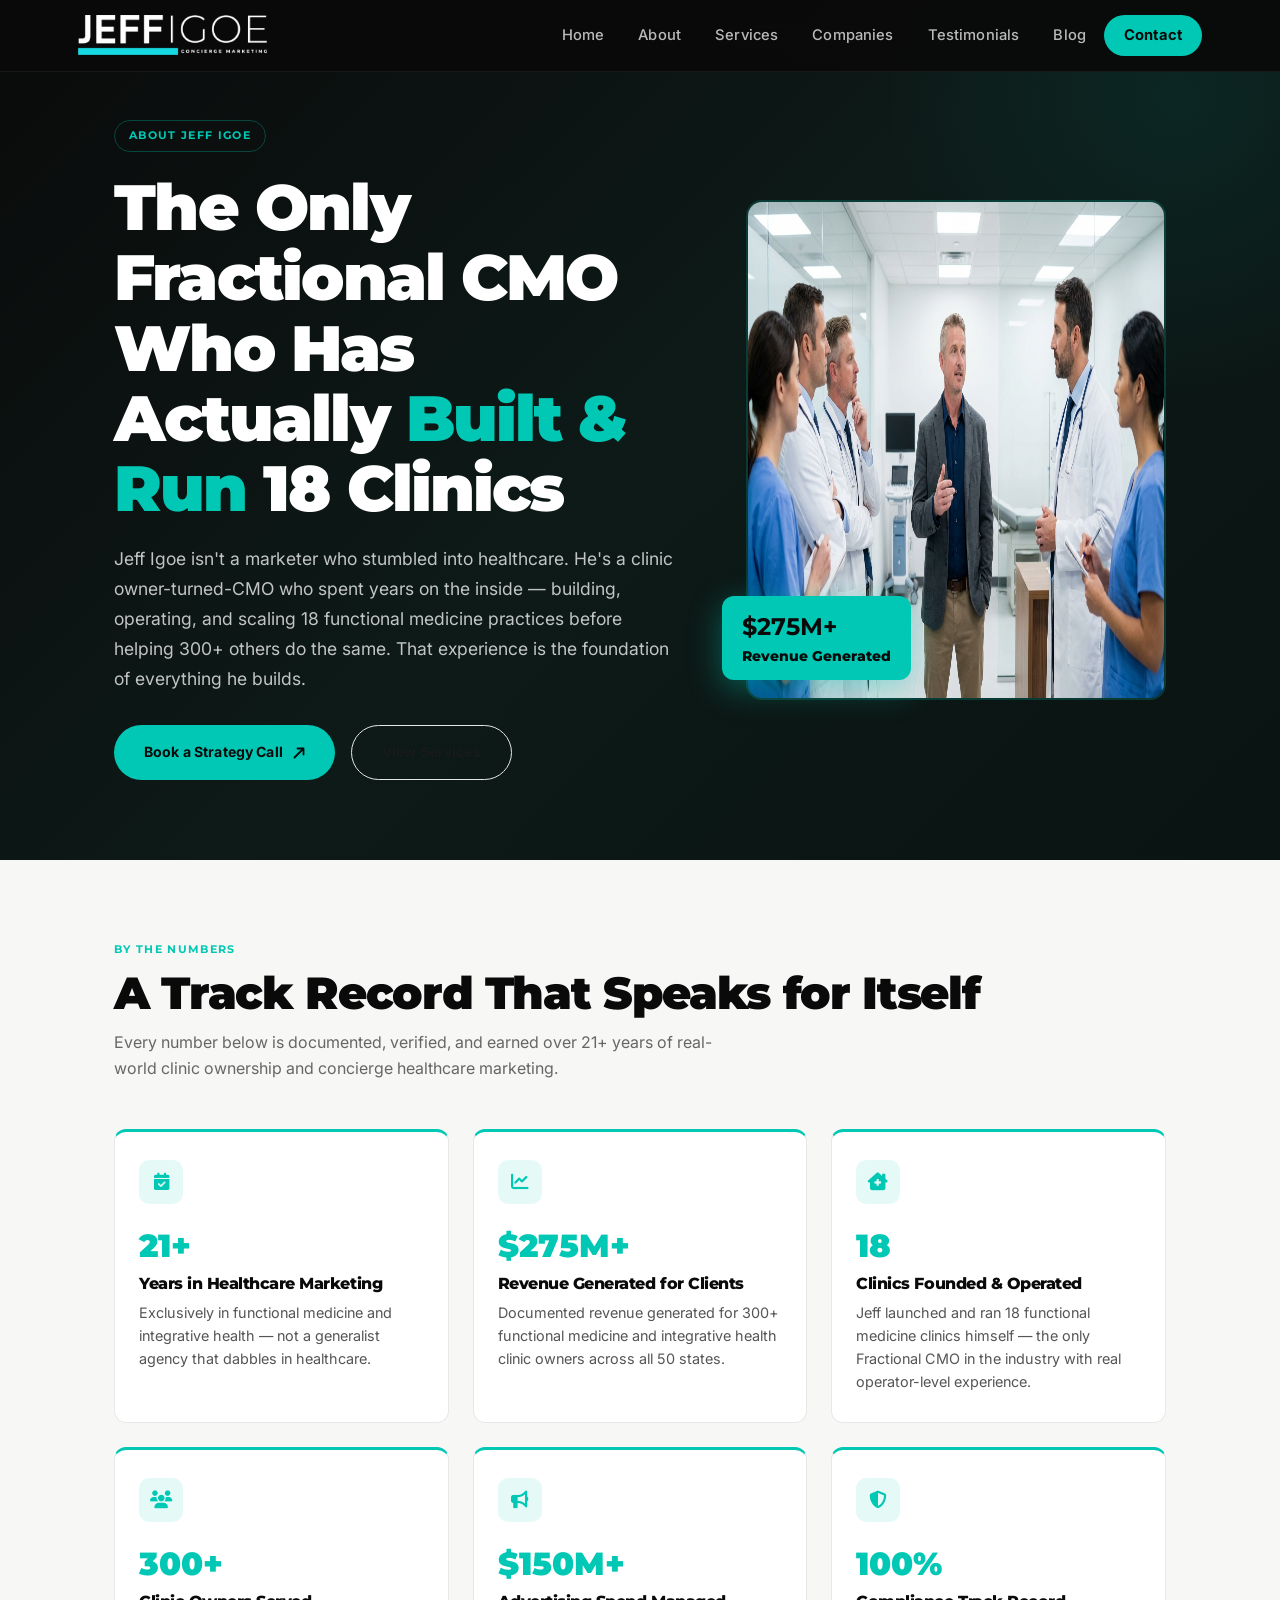
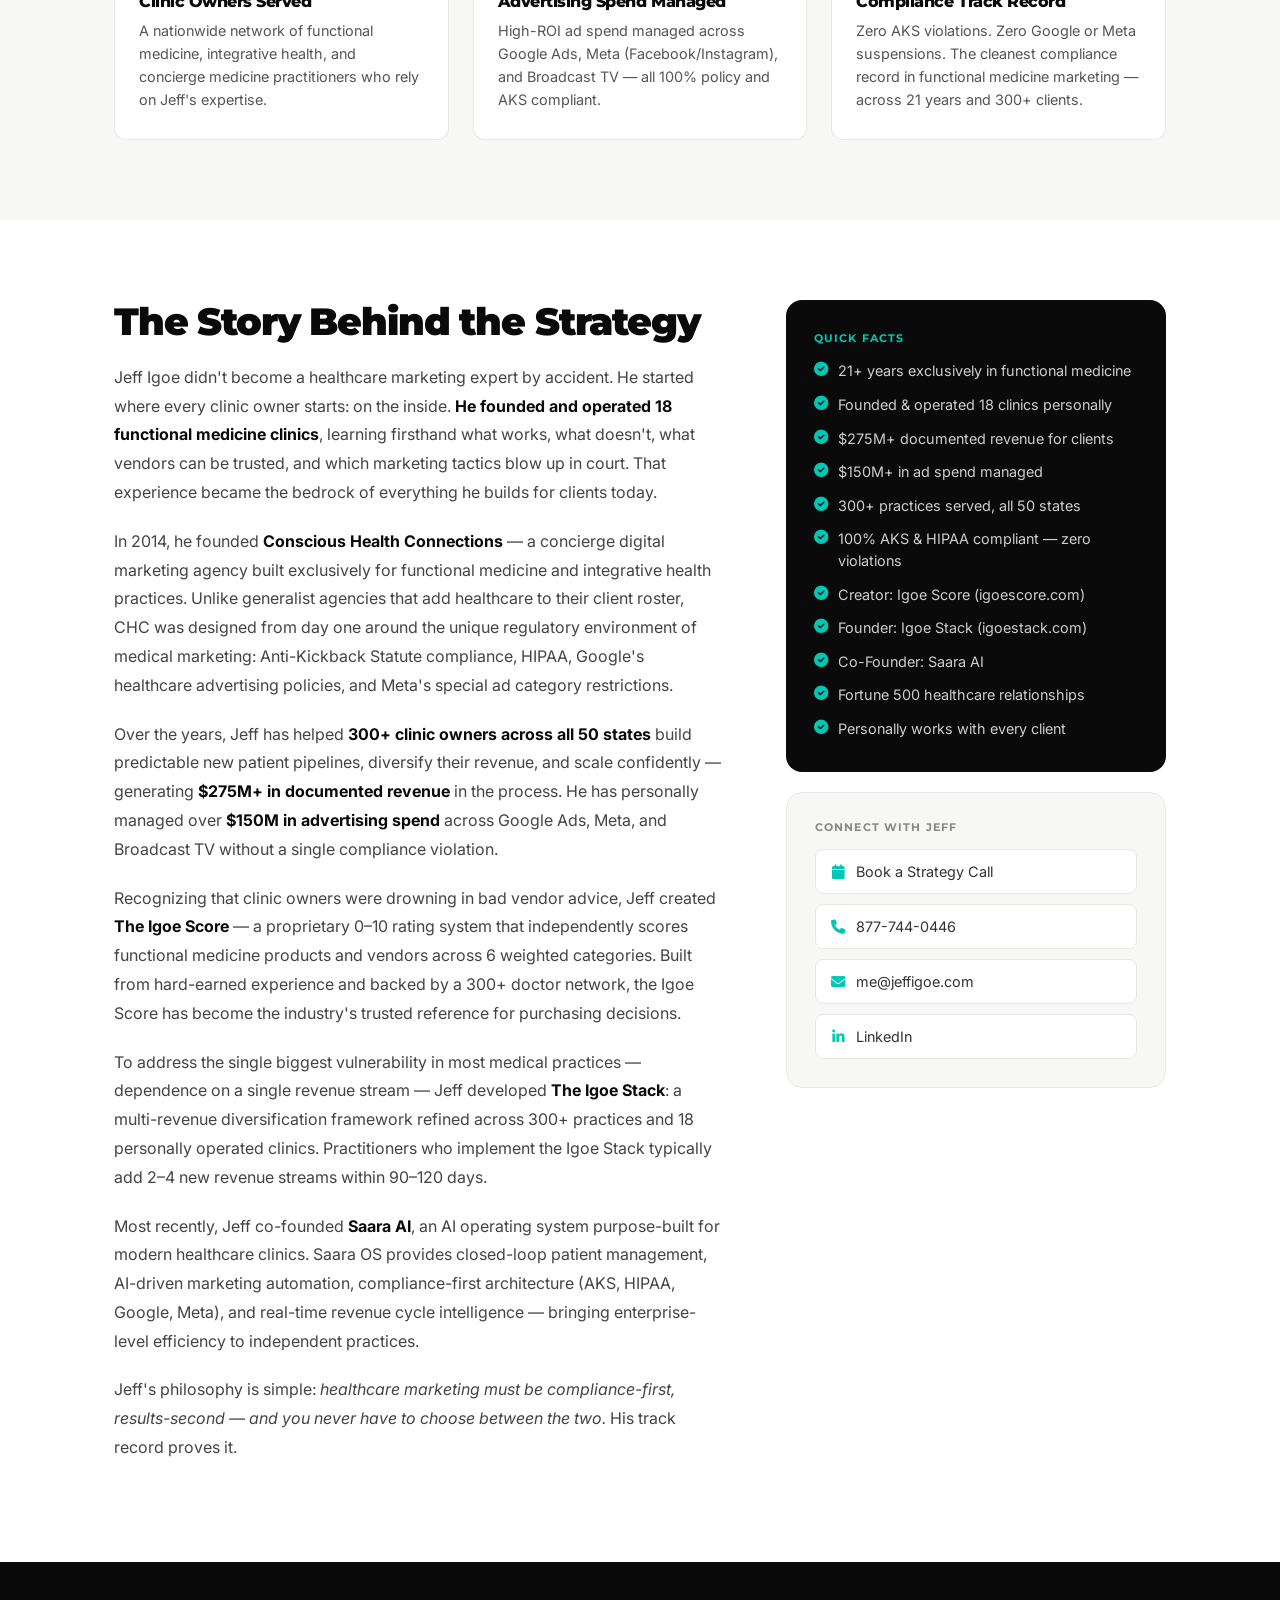
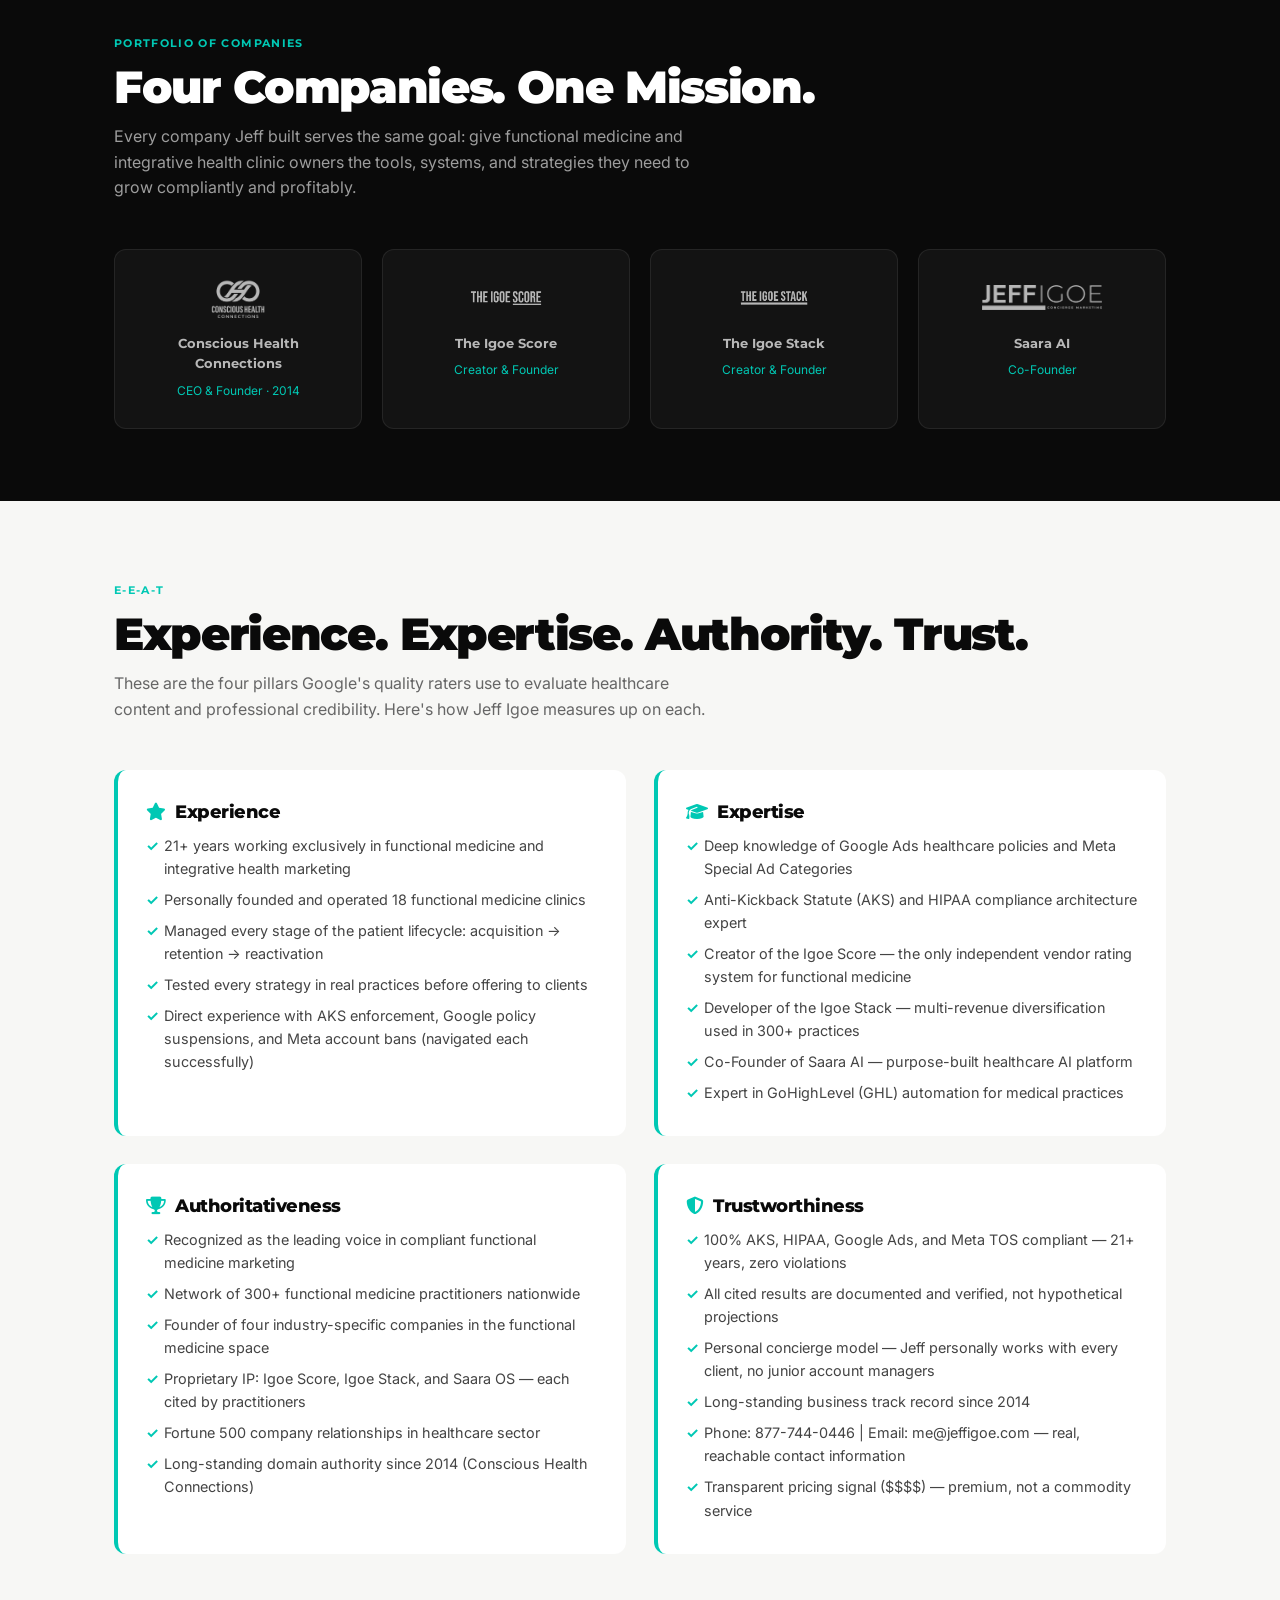
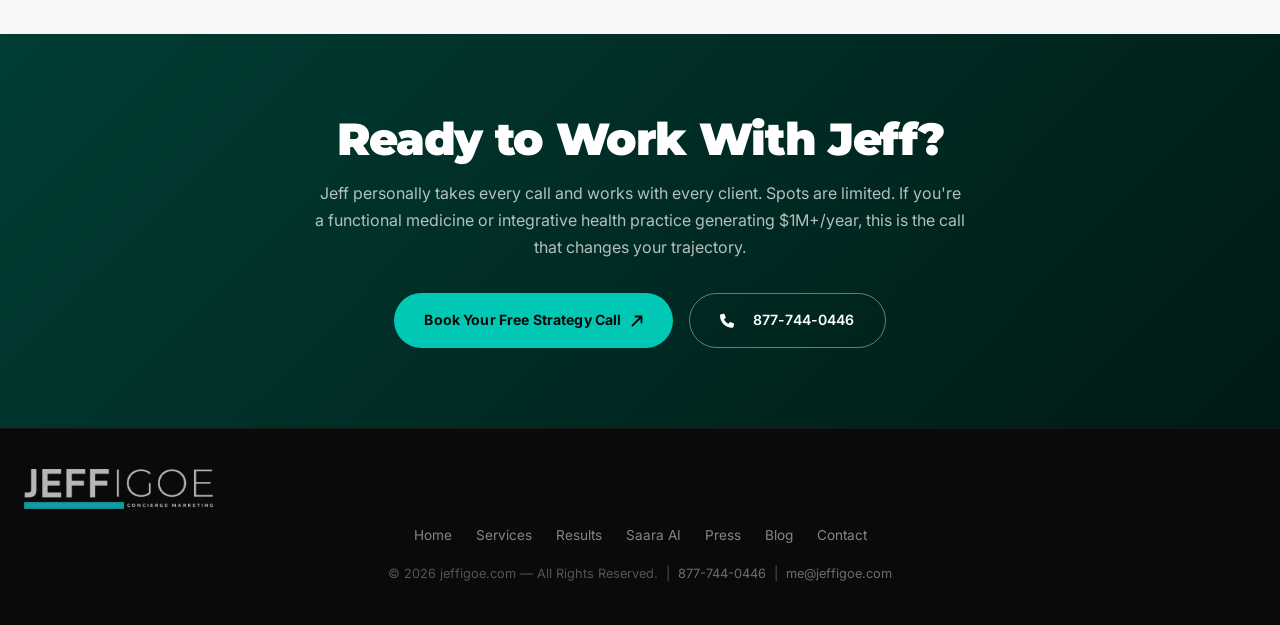
==== about.html @ b6f02288 "Add files via upload" ====
<!DOCTYPE html>
<html lang="en-US" prefix="og: https://ogp.me/ns#">
<head>
  <meta charset="UTF-8" />
  <meta name="viewport" content="width=device-width, initial-scale=1.0" />

  <!-- ═══════════════════════════════════════════════════
       PRIMARY SEO META TAGS — ABOUT JEFF IGOE
  ═══════════════════════════════════════════════════ -->
  <title>About Jeff Igoe | Fractional CMO, 21+ Years Healthcare Marketing | $275M+ Revenue Generated</title>
  <meta name="description" content="Learn about Jeff Igoe — America's leading Fractional CMO for functional medicine clinics. 21+ years. 300+ practices. $275M+ revenue generated. Founder of Conscious Health Connections, creator of the Igoe Score and Igoe Stack, co-founder of Saara AI." />
  <meta name="keywords" content="Jeff Igoe biography, Jeff Igoe healthcare marketing, who is Jeff Igoe, Jeff Igoe fractional CMO, functional medicine marketing expert, Conscious Health Connections founder, Igoe Score creator, Igoe Stack developer, Saara AI co-founder, healthcare marketing credentials" />
  <meta name="author" content="Jeff Igoe" />
  <meta name="robots" content="index, follow, max-image-preview:large, max-snippet:-1, max-video-preview:-1" />
  <link rel="canonical" href="https://www.jeffigoe.com/about.html" />

  <!-- Google Analytics 4 — replace G-XXXXXXXXXX with your real ID -->
  <script async src="https://www.googletagmanager.com/gtag/js?id=G-XXXXXXXXXX"></script>
  <script>
    window.dataLayer = window.dataLayer || [];
    function gtag(){dataLayer.push(arguments);}
    gtag('js', new Date());
    gtag('config', 'G-XXXXXXXXXX', { page_title: document.title, page_location: window.location.href });
  </script>

  <!-- ═══════════════════════════════════════════════════
       OPEN GRAPH
  ═══════════════════════════════════════════════════ -->
  <meta property="og:type"        content="profile" />
  <meta property="og:url"         content="https://www.jeffigoe.com/about.html" />
  <meta property="og:site_name"   content="Jeff Igoe — Fractional CMO" />
  <meta property="og:title"       content="About Jeff Igoe | America's Leading Fractional CMO for Functional Medicine" />
  <meta property="og:description" content="21+ years. 300+ practices. $275M+ revenue. Jeff Igoe is the only healthcare marketing strategist who founded and operated 18 functional medicine clinics himself." />
  <meta property="og:image"       content="https://www.jeffigoe.com/images/jeff-talking-to-doctors-ai.png" />
  <meta property="og:image:width" content="1200" />
  <meta property="og:image:height" content="630" />
  <meta property="og:image:alt"   content="Jeff Igoe, Fractional CMO for functional medicine clinics" />
  <meta property="og:locale"      content="en_US" />
  <meta property="profile:first_name" content="Jeff" />
  <meta property="profile:last_name"  content="Igoe" />
  <meta property="profile:username"   content="jeffigoe" />

  <!-- ═══════════════════════════════════════════════════
       TWITTER / X CARD
  ═══════════════════════════════════════════════════ -->
  <meta name="twitter:card"        content="summary_large_image" />
  <meta name="twitter:site"        content="@jeffigoe" />
  <meta name="twitter:creator"     content="@jeffigoe" />
  <meta name="twitter:title"       content="About Jeff Igoe | Fractional CMO, Healthcare Marketing Expert" />
  <meta name="twitter:description" content="21+ years. $275M+ revenue generated. Founder of Conscious Health Connections, Igoe Score, Igoe Stack. Co-Founder Saara AI." />
  <meta name="twitter:image"       content="https://www.jeffigoe.com/images/jeff-talking-to-doctors-ai.png" />

  <!-- Entity Signals -->
  <link rel="author" href="https://www.jeffigoe.com/about.html" />
  <link rel="me" href="https://www.linkedin.com/in/jeffigoe/" />
  <link rel="alternate" type="text/plain" href="https://www.jeffigoe.com/llms.txt" />
  <link rel="alternate" hreflang="en-US" href="https://www.jeffigoe.com/about.html" />

  <!-- Dublin Core -->
  <meta name="DC.title" content="About Jeff Igoe — Fractional CMO & Healthcare Marketing Expert" />
  <meta name="DC.creator" content="Jeff Igoe" />
  <meta name="DC.subject" content="Biography, Healthcare Marketing, Fractional CMO, Functional Medicine" />
  <meta name="DC.description" content="Full professional biography and credential record of Jeff Igoe." />
  <meta name="DC.type" content="Text" />
  <meta name="DC.identifier" content="https://www.jeffigoe.com/about.html" />
  <meta name="DC.language" content="en-US" />

  <!-- Geo -->
  <meta name="geo.region" content="US" />
  <meta name="geo.placename" content="United States" />
  <meta name="coverage" content="Nationwide" />

  <!-- Misc -->
  <meta name="theme-color" content="#00c8b4" />
  <link rel="icon" href="images/fav.webp" />
  <link rel="apple-touch-icon" href="images/fav.webp" />

  <!-- Performance -->
  <link rel="preconnect" href="https://fonts.googleapis.com" />
  <link rel="preconnect" href="https://fonts.gstatic.com" crossorigin />
  <link rel="preconnect" href="https://cdn.jsdelivr.net" crossorigin />
  <link rel="dns-prefetch" href="https://calendly.com" />
  <link rel="preload" as="image" href="images/jeff-talking-to-doctors-ai.png" />

  <!-- Fonts & Icons -->
  <link href="https://fonts.googleapis.com/css2?family=Inter:wght@300;400;500;600;700;800;900&family=Montserrat:wght@400;600;700;800;900&family=Playfair+Display:ital,wght@0,600;0,700;1,600&display=swap" rel="stylesheet" />
  <link rel="stylesheet" href="https://cdn.jsdelivr.net/npm/@fortawesome/fontawesome-free@6.5.0/css/all.min.css" />
  <link rel="stylesheet" href="css/style.css" />

  <!-- ═══════════════════════════════════════════════════
       JSON-LD STRUCTURED DATA — ABOUT PAGE
       Covers: WebPage, Person (full E-E-A-T), BreadcrumbList,
               ProfilePage, ItemList credentials
  ═══════════════════════════════════════════════════ -->
  <script type="application/ld+json">
  {
    "@context": "https://schema.org",
    "@graph": [

      {
        "@type": "ProfilePage",
        "@id": "https://www.jeffigoe.com/about.html#webpage",
        "url": "https://www.jeffigoe.com/about.html",
        "name": "About Jeff Igoe | Fractional CMO, 21+ Years Healthcare Marketing",
        "description": "Full professional biography, credentials, and authority record for Jeff Igoe — America's leading Fractional CMO for functional medicine clinics.",
        "isPartOf": { "@id": "https://www.jeffigoe.com/#website" },
        "about": { "@id": "https://www.jeffigoe.com/#person" },
        "mainEntity": { "@id": "https://www.jeffigoe.com/#person" },
        "primaryImageOfPage": {
          "@type": "ImageObject",
          "url": "https://www.jeffigoe.com/images/jeff-talking-to-doctors-ai.png",
          "width": 1200, "height": 800
        },
        "datePublished": "2026-03-13",
        "dateModified": "2026-03-13",
        "breadcrumb": { "@id": "https://www.jeffigoe.com/about.html#breadcrumb" },
        "inLanguage": "en-US",
        "speakable": {
          "@type": "SpeakableSpecification",
          "cssSelector": [".ab-hero-title", ".ab-lead", ".ab-bio p", ".credential-card h3"]
        }
      },

      {
        "@type": "BreadcrumbList",
        "@id": "https://www.jeffigoe.com/about.html#breadcrumb",
        "itemListElement": [
          { "@type": "ListItem", "position": 1, "name": "Home", "item": "https://www.jeffigoe.com/" },
          { "@type": "ListItem", "position": 2, "name": "About Jeff Igoe", "item": "https://www.jeffigoe.com/about.html" }
        ]
      },

      {
        "@type": "Person",
        "@id": "https://www.jeffigoe.com/#person",
        "name": "Jeff Igoe",
        "givenName": "Jeff",
        "familyName": "Igoe",
        "jobTitle": "Fractional CMO, Healthcare Marketing Strategist, Entrepreneur",
        "description": "Jeff Igoe is a strategic marketing operations leader and Fractional CMO with 21+ years of experience in functional medicine and integrative health. He has generated $275M+ in revenue for 300+ clinic owners across all 50 states, managed $150M+ in advertising spend, and personally founded and operated 18 functional medicine clinics. He is the Founder of Conscious Health Connections (2014), Creator of the Igoe Score, Developer of the Igoe Stack, and Co-Founder of Saara AI.",
        "url": "https://www.jeffigoe.com/",
        "sameAs": [
          "https://www.linkedin.com/in/jeffigoe",
          "https://chealthconnections.com",
          "https://igoescore.com",
          "https://igoestack.com",
          "https://www.jeffigoe.com/about.html"
        ],
        "image": {
          "@type": "ImageObject",
          "url": "https://www.jeffigoe.com/images/jeff-talking-to-doctors-ai.png",
          "width": 1200, "height": 800
        },
        "telephone": "+18777440446",
        "email": "me@jeffigoe.com",
        "nationality": { "@type": "Country", "name": "United States" },
        "address": { "@type": "PostalAddress", "addressCountry": "US", "addressRegion": "Nationwide" },
        "knowsAbout": [
          "Fractional CMO Services",
          "Functional Medicine Marketing",
          "Integrative Health Clinic Growth",
          "New Patient Acquisition",
          "Google Ads for Healthcare",
          "Meta Advertising for Medical Practices",
          "Broadcast TV Advertising for Clinics",
          "GoHighLevel Automation",
          "Anti-Kickback Statute Compliance",
          "HIPAA Compliant Marketing",
          "Revenue Cycle Management",
          "Healthcare AI",
          "Medical Practice Revenue Diversification",
          "The Igoe Score Rating System",
          "The Igoe Stack Framework"
        ],
        "hasCredential": [
          {
            "@type": "EducationalOccupationalCredential",
            "credentialCategory": "expertise",
            "name": "21+ Years Healthcare Marketing Leadership",
            "description": "Over two decades of hands-on experience in functional medicine and integrative health practice marketing, patient acquisition, and revenue generation."
          },
          {
            "@type": "EducationalOccupationalCredential",
            "credentialCategory": "achievement",
            "name": "$275M+ Revenue Generated for Physicians",
            "description": "Personally responsible for generating over $275 million in verified revenue for 300+ functional medicine and integrative health clinic owners across all 50 states."
          },
          {
            "@type": "EducationalOccupationalCredential",
            "credentialCategory": "achievement",
            "name": "Founder & Operator of 18 Functional Medicine Clinics",
            "description": "Launched and operated 18 functional medicine clinics, providing unmatched first-hand experience in clinic operations, patient acquisition, and profitability."
          },
          {
            "@type": "EducationalOccupationalCredential",
            "credentialCategory": "achievement",
            "name": "$150M+ in Advertising Spend Managed",
            "description": "Managed over $150 million in performance advertising across Google Ads, Meta (Facebook/Instagram), and Broadcast TV for functional medicine and integrative health clinic clients."
          },
          {
            "@type": "EducationalOccupationalCredential",
            "credentialCategory": "achievement",
            "name": "100% AKS & HIPAA Compliance Track Record",
            "description": "Maintained a perfect compliance record — zero Anti-Kickback Statute violations, zero Google or Meta account suspensions — across 21+ years and 300+ client engagements."
          }
        ],
        "worksFor": { "@id": "https://chealthconnections.com/#organization" },
        "founder": [
          { "@id": "https://chealthconnections.com/#organization" },
          { "@id": "https://igoescore.com/#organization" },
          { "@id": "https://igoestack.com/#organization" }
        ]
      }

    ]
  }
  </script>

  <style>
    /* ── About Page specific overrides ── */
    .ab-hero {
      background: linear-gradient(135deg, #0a0a0a 0%, #0d1a18 50%, #0a1412 100%);
      padding: 120px 0 80px;
      position: relative;
      overflow: hidden;
    }
    .ab-hero::before {
      content: '';
      position: absolute;
      top: -200px; right: -200px;
      width: 600px; height: 600px;
      background: radial-gradient(circle, rgba(0,200,180,.08) 0%, transparent 70%);
      pointer-events: none;
    }
    .ab-hero-inner {
      max-width: 1100px;
      margin: 0 auto;
      padding: 0 24px;
      display: grid;
      grid-template-columns: 1fr 420px;
      gap: 64px;
      align-items: center;
    }
    .ab-eyebrow {
      display: inline-block;
      font-family: 'Montserrat', sans-serif;
      font-size: .7rem;
      font-weight: 700;
      letter-spacing: .12em;
      text-transform: uppercase;
      color: #00c8b4;
      border: 1px solid rgba(0,200,180,.3);
      padding: 6px 14px;
      border-radius: 40px;
      margin-bottom: 20px;
    }
    .ab-hero-title {
      font-family: 'Montserrat', sans-serif;
      font-size: clamp(2.4rem, 5vw, 4rem);
      font-weight: 900;
      color: #fff;
      line-height: 1.1;
      margin-bottom: 20px;
    }
    .ab-hero-title span { color: #00c8b4; }
    .ab-lead {
      font-size: 1.1rem;
      color: rgba(255,255,255,.75);
      line-height: 1.7;
      margin-bottom: 32px;
      max-width: 580px;
    }
    .ab-cta-row { display: flex; gap: 16px; flex-wrap: wrap; }
    .ab-photo-wrap {
      position: relative;
    }
    .ab-photo-wrap img {
      width: 100%;
      border-radius: 16px;
      display: block;
      border: 2px solid rgba(0,200,180,.2);
    }
    .ab-stats-badge {
      position: absolute;
      bottom: 20px; left: -24px;
      background: #00c8b4;
      color: #0a0a0a;
      font-family: 'Montserrat', sans-serif;
      font-weight: 800;
      font-size: .85rem;
      padding: 12px 20px;
      border-radius: 12px;
      box-shadow: 0 8px 32px rgba(0,200,180,.4);
    }
    .ab-stats-badge strong { display: block; font-size: 1.5rem; }

    /* Credentials grid */
    .ab-credentials {
      background: #f7f7f5;
      padding: 80px 0;
    }
    .ab-credentials-inner {
      max-width: 1100px;
      margin: 0 auto;
      padding: 0 24px;
    }
    .ab-section-label {
      font-family: 'Montserrat', sans-serif;
      font-size: .7rem;
      font-weight: 700;
      letter-spacing: .12em;
      text-transform: uppercase;
      color: #00c8b4;
      margin-bottom: 8px;
    }
    .ab-section-title {
      font-family: 'Montserrat', sans-serif;
      font-size: clamp(1.8rem, 4vw, 2.8rem);
      font-weight: 900;
      color: #0a0a0a;
      margin-bottom: 12px;
    }
    .ab-section-sub {
      font-size: 1rem;
      color: #666;
      max-width: 600px;
      margin-bottom: 48px;
      line-height: 1.6;
    }
    .credential-grid {
      display: grid;
      grid-template-columns: repeat(3, 1fr);
      gap: 24px;
    }
    .credential-card {
      background: #fff;
      border: 1px solid #e8e8e8;
      border-radius: 12px;
      padding: 28px 24px;
      border-top: 3px solid #00c8b4;
      transition: box-shadow .2s, transform .2s;
    }
    .credential-card:hover {
      box-shadow: 0 8px 32px rgba(0,0,0,.08);
      transform: translateY(-2px);
    }
    .credential-icon {
      width: 44px; height: 44px;
      background: rgba(0,200,180,.1);
      border-radius: 10px;
      display: flex; align-items: center; justify-content: center;
      color: #00c8b4;
      font-size: 1.1rem;
      margin-bottom: 16px;
    }
    .credential-card h3 {
      font-family: 'Montserrat', sans-serif;
      font-size: 1rem;
      font-weight: 800;
      color: #0a0a0a;
      margin-bottom: 8px;
    }
    .credential-card p {
      font-size: .9rem;
      color: #555;
      line-height: 1.6;
      margin: 0;
    }
    .credential-number {
      font-family: 'Montserrat', sans-serif;
      font-size: 2rem;
      font-weight: 900;
      color: #00c8b4;
      margin-bottom: 4px;
    }

    /* Bio section */
    .ab-bio-section {
      background: #fff;
      padding: 80px 0;
    }
    .ab-bio-inner {
      max-width: 1100px;
      margin: 0 auto;
      padding: 0 24px;
      display: grid;
      grid-template-columns: 1fr 380px;
      gap: 64px;
      align-items: start;
    }
    .ab-bio h2 {
      font-family: 'Montserrat', sans-serif;
      font-size: clamp(1.6rem, 3.5vw, 2.4rem);
      font-weight: 900;
      color: #0a0a0a;
      margin-bottom: 20px;
    }
    .ab-bio p {
      font-size: 1rem;
      color: #444;
      line-height: 1.8;
      margin-bottom: 20px;
    }
    .ab-bio p strong { color: #0a0a0a; }
    .ab-bio-sidebar {
      position: sticky;
      top: 100px;
    }
    .ab-fact-card {
      background: #0a0a0a;
      border-radius: 16px;
      padding: 32px 28px;
      color: #fff;
      margin-bottom: 20px;
    }
    .ab-fact-card h4 {
      font-family: 'Montserrat', sans-serif;
      font-size: .7rem;
      font-weight: 700;
      letter-spacing: .1em;
      text-transform: uppercase;
      color: #00c8b4;
      margin-bottom: 16px;
    }
    .ab-fact-list {
      list-style: none;
      padding: 0; margin: 0;
      display: flex; flex-direction: column; gap: 12px;
    }
    .ab-fact-list li {
      display: flex;
      align-items: flex-start;
      gap: 10px;
      font-size: .9rem;
      color: rgba(255,255,255,.8);
      line-height: 1.5;
    }
    .ab-fact-list li i { color: #00c8b4; margin-top: 2px; flex-shrink: 0; }
    .ab-contact-card {
      background: #f7f7f5;
      border-radius: 16px;
      padding: 28px;
      border: 1px solid #e8e8e8;
    }
    .ab-contact-card h4 {
      font-family: 'Montserrat', sans-serif;
      font-size: .7rem;
      font-weight: 700;
      letter-spacing: .1em;
      text-transform: uppercase;
      color: #888;
      margin-bottom: 16px;
    }
    .ab-contact-links { display: flex; flex-direction: column; gap: 10px; }
    .ab-contact-link {
      display: flex;
      align-items: center;
      gap: 10px;
      font-size: .9rem;
      color: #333;
      text-decoration: none;
      padding: 10px 14px;
      background: #fff;
      border: 1px solid #e8e8e8;
      border-radius: 8px;
      transition: border-color .2s, color .2s;
    }
    .ab-contact-link:hover { border-color: #00c8b4; color: #00c8b4; }
    .ab-contact-link i { color: #00c8b4; width: 16px; text-align: center; }

    /* Companies strip */
    .ab-companies {
      background: #0a0a0a;
      padding: 72px 0;
    }
    .ab-companies-inner {
      max-width: 1100px;
      margin: 0 auto;
      padding: 0 24px;
    }
    .ab-companies-inner .ab-section-title { color: #fff; }
    .ab-companies-inner .ab-section-sub { color: rgba(255,255,255,.6); }
    .ab-companies-grid {
      display: grid;
      grid-template-columns: repeat(4, 1fr);
      gap: 20px;
    }
    .ab-co-card {
      background: rgba(255,255,255,.04);
      border: 1px solid rgba(255,255,255,.08);
      border-radius: 12px;
      padding: 28px 20px;
      text-align: center;
      transition: border-color .2s, background .2s;
      text-decoration: none;
    }
    .ab-co-card:hover {
      border-color: rgba(0,200,180,.4);
      background: rgba(0,200,180,.05);
    }
    .ab-co-logo {
      height: 40px;
      width: auto;
      max-width: 120px;
      object-fit: contain;
      margin: 0 auto 16px;
      display: block;
      filter: brightness(0) invert(1) opacity(.7);
    }
    .ab-co-card:hover .ab-co-logo { filter: brightness(0) invert(1) opacity(1); }
    .ab-co-name {
      font-family: 'Montserrat', sans-serif;
      font-size: .8rem;
      font-weight: 700;
      color: rgba(255,255,255,.7);
      margin-bottom: 6px;
    }
    .ab-co-role {
      font-size: .75rem;
      color: #00c8b4;
    }

    /* EEAT section */
    .ab-eeat {
      background: #f7f7f5;
      padding: 80px 0;
    }
    .ab-eeat-inner {
      max-width: 1100px;
      margin: 0 auto;
      padding: 0 24px;
    }
    .ab-eeat-grid {
      display: grid;
      grid-template-columns: repeat(2, 1fr);
      gap: 28px;
      margin-top: 40px;
    }
    .ab-eeat-card {
      background: #fff;
      border-radius: 12px;
      padding: 32px 28px;
      border-left: 4px solid #00c8b4;
    }
    .ab-eeat-card h3 {
      font-family: 'Montserrat', sans-serif;
      font-size: 1.1rem;
      font-weight: 800;
      color: #0a0a0a;
      margin-bottom: 12px;
      display: flex; align-items: center; gap: 10px;
    }
    .ab-eeat-card h3 i { color: #00c8b4; }
    .ab-eeat-card ul {
      list-style: none;
      padding: 0; margin: 0;
      display: flex; flex-direction: column; gap: 8px;
    }
    .ab-eeat-card ul li {
      font-size: .9rem;
      color: #444;
      line-height: 1.6;
      padding-left: 18px;
      position: relative;
    }
    .ab-eeat-card ul li::before {
      content: '✓';
      position: absolute; left: 0;
      color: #00c8b4;
      font-weight: 700;
    }

    /* CTA section */
    .ab-cta {
      background: linear-gradient(135deg, #003d35 0%, #001a15 100%);
      padding: 80px 0;
      text-align: center;
    }
    .ab-cta-inner {
      max-width: 700px;
      margin: 0 auto;
      padding: 0 24px;
    }
    .ab-cta h2 {
      font-family: 'Montserrat', sans-serif;
      font-size: clamp(1.8rem, 4vw, 2.8rem);
      font-weight: 900;
      color: #fff;
      margin-bottom: 16px;
    }
    .ab-cta p {
      color: rgba(255,255,255,.7);
      font-size: 1rem;
      line-height: 1.7;
      margin-bottom: 32px;
    }
    .ab-cta-btns { display: flex; gap: 16px; justify-content: center; flex-wrap: wrap; }

    /* Responsive */
    @media (max-width: 900px) {
      .ab-hero-inner { grid-template-columns: 1fr; }
      .ab-photo-wrap { max-width: 400px; margin: 0 auto; }
      .ab-bio-inner { grid-template-columns: 1fr; }
      .ab-bio-sidebar { position: static; }
      .credential-grid { grid-template-columns: repeat(2, 1fr); }
      .ab-companies-grid { grid-template-columns: repeat(2, 1fr); }
      .ab-eeat-grid { grid-template-columns: 1fr; }
    }
    @media (max-width: 600px) {
      .credential-grid { grid-template-columns: 1fr; }
      .ab-companies-grid { grid-template-columns: repeat(2, 1fr); }
    }
  </style>
</head>
<body>

<!-- ████  NAVBAR  ████ -->
<header id="navbar" role="banner" aria-label="Main navigation" itemscope itemtype="https://schema.org/SiteNavigationElement">
  <div class="nav-wrap">
    <a href="index.html" class="nav-brand">
      <img src="images/jeff-igoe-logo-white.webp" alt="Jeff Igoe — Fractional CMO" width="180" height="40" style="height:40px;width:auto;max-width:200px;object-fit:contain;" />
    </a>
    <nav class="nav-links" id="navLinks">
      <a href="index.html"          class="nl">Home</a>
      <a href="index.html#about"    class="nl">About</a>
      <a href="index.html#services" class="nl">Services</a>
      <a href="index.html#portfolio" class="nl">Companies</a>
      <a href="index.html#testimonials" class="nl">Testimonials</a>
      <a href="blog.html"           class="nl">Blog</a>
      <a href="index.html#contact"  class="nl nl-cta">Contact</a>
    </nav>
    <button class="nav-burger" id="navBurger" aria-label="Menu">
      <span></span><span></span><span></span>
    </button>
  </div>
</header>

<!-- ████  HERO  ████ -->
<section class="ab-hero" role="main" aria-label="About Jeff Igoe" itemscope itemtype="https://schema.org/Person">
  <meta itemprop="name" content="Jeff Igoe" />
  <meta itemprop="jobTitle" content="Fractional CMO, Healthcare Marketing Strategist" />
  <meta itemprop="telephone" content="+18777440446" />
  <meta itemprop="url" content="https://www.jeffigoe.com/" />
  <div class="ab-hero-inner">
    <div class="ab-hero-text">
      <span class="ab-eyebrow">About Jeff Igoe</span>
      <h1 class="ab-hero-title">The Only Fractional CMO Who Has Actually <span>Built & Run</span> 18 Clinics</h1>
      <p class="ab-lead">
        Jeff Igoe isn't a marketer who stumbled into healthcare. He's a clinic owner-turned-CMO who spent years on the inside — building, operating, and scaling 18 functional medicine practices before helping 300+ others do the same. That experience is the foundation of everything he builds.
      </p>
      <div class="ab-cta-row">
        <a href="https://calendly.com/conscioushealthconnections/meeting-with-jeff-igoe" target="_blank" rel="noopener" class="btn-primary" itemprop="url">
          Book a Strategy Call
          <svg width="12" height="12" viewBox="0 0 12 12"><path d="M10.5 1.5L1.5 10.5M10.5 1.5H4.5M10.5 1.5V7.5" stroke="currentColor" stroke-width="1.8" stroke-linecap="round" stroke-linejoin="round"/></svg>
        </a>
        <a href="index.html#services" class="btn-ghost">View Services</a>
      </div>
    </div>
    <div class="ab-photo-wrap">
      <img src="images/jeff-talking-to-doctors-ai.png"
           alt="Jeff Igoe — Fractional CMO presenting marketing strategy to functional medicine doctors"
           width="420" height="500"
           loading="eager"
           itemprop="image" />
      <div class="ab-stats-badge">
        <strong>$275M+</strong>Revenue Generated
      </div>
    </div>
  </div>
</section>

<!-- ████  CREDENTIALS  ████ -->
<section class="ab-credentials" aria-label="Jeff Igoe credentials and achievements">
  <div class="ab-credentials-inner">
    <p class="ab-section-label">By the Numbers</p>
    <h2 class="ab-section-title">A Track Record That Speaks for Itself</h2>
    <p class="ab-section-sub">Every number below is documented, verified, and earned over 21+ years of real-world clinic ownership and concierge healthcare marketing.</p>
    <div class="credential-grid" role="list">
      <div class="credential-card" role="listitem">
        <div class="credential-icon"><i class="fa-solid fa-calendar-check" aria-hidden="true"></i></div>
        <div class="credential-number">21+</div>
        <h3>Years in Healthcare Marketing</h3>
        <p>Exclusively in functional medicine and integrative health — not a generalist agency that dabbles in healthcare.</p>
      </div>
      <div class="credential-card" role="listitem">
        <div class="credential-icon"><i class="fa-solid fa-chart-line" aria-hidden="true"></i></div>
        <div class="credential-number">$275M+</div>
        <h3>Revenue Generated for Clients</h3>
        <p>Documented revenue generated for 300+ functional medicine and integrative health clinic owners across all 50 states.</p>
      </div>
      <div class="credential-card" role="listitem">
        <div class="credential-icon"><i class="fa-solid fa-clinic-medical" aria-hidden="true"></i></div>
        <div class="credential-number">18</div>
        <h3>Clinics Founded & Operated</h3>
        <p>Jeff launched and ran 18 functional medicine clinics himself — the only Fractional CMO in the industry with real operator-level experience.</p>
      </div>
      <div class="credential-card" role="listitem">
        <div class="credential-icon"><i class="fa-solid fa-users" aria-hidden="true"></i></div>
        <div class="credential-number">300+</div>
        <h3>Clinic Owners Served</h3>
        <p>A nationwide network of functional medicine, integrative health, and concierge medicine practitioners who rely on Jeff's expertise.</p>
      </div>
      <div class="credential-card" role="listitem">
        <div class="credential-icon"><i class="fa-solid fa-bullhorn" aria-hidden="true"></i></div>
        <div class="credential-number">$150M+</div>
        <h3>Advertising Spend Managed</h3>
        <p>High-ROI ad spend managed across Google Ads, Meta (Facebook/Instagram), and Broadcast TV — all 100% policy and AKS compliant.</p>
      </div>
      <div class="credential-card" role="listitem">
        <div class="credential-icon"><i class="fa-solid fa-shield-halved" aria-hidden="true"></i></div>
        <div class="credential-number">100%</div>
        <h3>Compliance Track Record</h3>
        <p>Zero AKS violations. Zero Google or Meta suspensions. The cleanest compliance record in functional medicine marketing — across 21 years and 300+ clients.</p>
      </div>
    </div>
  </div>
</section>

<!-- ████  FULL BIO  ████ -->
<section class="ab-bio-section" aria-label="Jeff Igoe full biography">
  <div class="ab-bio-inner">
    <article class="ab-bio" itemprop="description">
      <h2>The Story Behind the Strategy</h2>
      <p>
        Jeff Igoe didn't become a healthcare marketing expert by accident. He started where every clinic owner starts: on the inside. <strong>He founded and operated 18 functional medicine clinics</strong>, learning firsthand what works, what doesn't, what vendors can be trusted, and which marketing tactics blow up in court. That experience became the bedrock of everything he builds for clients today.
      </p>
      <p>
        In 2014, he founded <strong>Conscious Health Connections</strong> — a concierge digital marketing agency built exclusively for functional medicine and integrative health practices. Unlike generalist agencies that add healthcare to their client roster, CHC was designed from day one around the unique regulatory environment of medical marketing: Anti-Kickback Statute compliance, HIPAA, Google's healthcare advertising policies, and Meta's special ad category restrictions.
      </p>
      <p>
        Over the years, Jeff has helped <strong>300+ clinic owners across all 50 states</strong> build predictable new patient pipelines, diversify their revenue, and scale confidently — generating <strong>$275M+ in documented revenue</strong> in the process. He has personally managed over <strong>$150M in advertising spend</strong> across Google Ads, Meta, and Broadcast TV without a single compliance violation.
      </p>
      <p>
        Recognizing that clinic owners were drowning in bad vendor advice, Jeff created <strong>The Igoe Score</strong> — a proprietary 0–10 rating system that independently scores functional medicine products and vendors across 6 weighted categories. Built from hard-earned experience and backed by a 300+ doctor network, the Igoe Score has become the industry's trusted reference for purchasing decisions.
      </p>
      <p>
        To address the single biggest vulnerability in most medical practices — dependence on a single revenue stream — Jeff developed <strong>The Igoe Stack</strong>: a multi-revenue diversification framework refined across 300+ practices and 18 personally operated clinics. Practitioners who implement the Igoe Stack typically add 2–4 new revenue streams within 90–120 days.
      </p>
      <p>
        Most recently, Jeff co-founded <strong>Saara AI</strong>, an AI operating system purpose-built for modern healthcare clinics. Saara OS provides closed-loop patient management, AI-driven marketing automation, compliance-first architecture (AKS, HIPAA, Google, Meta), and real-time revenue cycle intelligence — bringing enterprise-level efficiency to independent practices.
      </p>
      <p>
        Jeff's philosophy is simple: <em>healthcare marketing must be compliance-first, results-second — and you never have to choose between the two.</em> His track record proves it.
      </p>
    </article>

    <aside class="ab-bio-sidebar">
      <div class="ab-fact-card" role="complementary" aria-label="Quick facts about Jeff Igoe">
        <h4>Quick Facts</h4>
        <ul class="ab-fact-list">
          <li><i class="fa-solid fa-check-circle" aria-hidden="true"></i> 21+ years exclusively in functional medicine</li>
          <li><i class="fa-solid fa-check-circle" aria-hidden="true"></i> Founded &amp; operated 18 clinics personally</li>
          <li><i class="fa-solid fa-check-circle" aria-hidden="true"></i> $275M+ documented revenue for clients</li>
          <li><i class="fa-solid fa-check-circle" aria-hidden="true"></i> $150M+ in ad spend managed</li>
          <li><i class="fa-solid fa-check-circle" aria-hidden="true"></i> 300+ practices served, all 50 states</li>
          <li><i class="fa-solid fa-check-circle" aria-hidden="true"></i> 100% AKS &amp; HIPAA compliant — zero violations</li>
          <li><i class="fa-solid fa-check-circle" aria-hidden="true"></i> Creator: Igoe Score (igoescore.com)</li>
          <li><i class="fa-solid fa-check-circle" aria-hidden="true"></i> Founder: Igoe Stack (igoestack.com)</li>
          <li><i class="fa-solid fa-check-circle" aria-hidden="true"></i> Co-Founder: Saara AI</li>
          <li><i class="fa-solid fa-check-circle" aria-hidden="true"></i> Fortune 500 healthcare relationships</li>
          <li><i class="fa-solid fa-check-circle" aria-hidden="true"></i> Personally works with every client</li>
        </ul>
      </div>
      <div class="ab-contact-card">
        <h4>Connect with Jeff</h4>
        <div class="ab-contact-links">
          <a href="https://calendly.com/conscioushealthconnections/meeting-with-jeff-igoe" target="_blank" rel="noopener" class="ab-contact-link">
            <i class="fa-solid fa-calendar" aria-hidden="true"></i>Book a Strategy Call
          </a>
          <a href="tel:8777440446" class="ab-contact-link">
            <i class="fa-solid fa-phone" aria-hidden="true"></i>877-744-0446
          </a>
          <a href="mailto:me@jeffigoe.com" class="ab-contact-link">
            <i class="fa-solid fa-envelope" aria-hidden="true"></i>me@jeffigoe.com
          </a>
          <a href="https://www.linkedin.com/in/jeffigoe/" target="_blank" rel="noopener" class="ab-contact-link">
            <i class="fa-brands fa-linkedin-in" aria-hidden="true"></i>LinkedIn
          </a>
        </div>
      </div>
    </aside>
  </div>
</section>

<!-- ████  COMPANIES  ████ -->
<section class="ab-companies" aria-label="Jeff Igoe companies and ventures">
  <div class="ab-companies-inner">
    <p class="ab-section-label" style="color:#00c8b4;">Portfolio of Companies</p>
    <h2 class="ab-section-title">Four Companies. One Mission.</h2>
    <p class="ab-section-sub">Every company Jeff built serves the same goal: give functional medicine and integrative health clinic owners the tools, systems, and strategies they need to grow compliantly and profitably.</p>
    <div class="ab-companies-grid">
      <a href="https://chealthconnections.com" target="_blank" rel="noopener" class="ab-co-card" aria-label="Conscious Health Connections">
        <img src="images/co-chc-logo.png" alt="Conscious Health Connections logo" class="ab-co-logo" />
        <div class="ab-co-name">Conscious Health Connections</div>
        <div class="ab-co-role">CEO &amp; Founder · 2014</div>
      </a>
      <a href="https://igoescore.com" target="_blank" rel="noopener" class="ab-co-card" aria-label="The Igoe Score">
        <img src="images/co-score-logo-new.png" alt="The Igoe Score logo" class="ab-co-logo" />
        <div class="ab-co-name">The Igoe Score</div>
        <div class="ab-co-role">Creator &amp; Founder</div>
      </a>
      <a href="https://igoestack.com" target="_blank" rel="noopener" class="ab-co-card" aria-label="The Igoe Stack">
        <img src="images/co-stack-logo.png" alt="The Igoe Stack logo" class="ab-co-logo" />
        <div class="ab-co-name">The Igoe Stack</div>
        <div class="ab-co-role">Creator &amp; Founder</div>
      </a>
      <a href="saara.html" class="ab-co-card" aria-label="Saara AI">
        <img src="images/jeff-igoe-logo-white.webp" alt="Saara AI — co-founded by Jeff Igoe" class="ab-co-logo" />
        <div class="ab-co-name">Saara AI</div>
        <div class="ab-co-role">Co-Founder</div>
      </a>
    </div>
  </div>
</section>

<!-- ████  E-E-A-T SIGNALS  ████ -->
<section class="ab-eeat" aria-label="Jeff Igoe expertise and trustworthiness signals">
  <div class="ab-eeat-inner">
    <p class="ab-section-label">E-E-A-T</p>
    <h2 class="ab-section-title">Experience. Expertise. Authority. Trust.</h2>
    <p class="ab-section-sub">These are the four pillars Google's quality raters use to evaluate healthcare content and professional credibility. Here's how Jeff Igoe measures up on each.</p>
    <div class="ab-eeat-grid" role="list">
      <div class="ab-eeat-card" role="listitem">
        <h3><i class="fa-solid fa-star" aria-hidden="true"></i> Experience</h3>
        <ul>
          <li>21+ years working exclusively in functional medicine and integrative health marketing</li>
          <li>Personally founded and operated 18 functional medicine clinics</li>
          <li>Managed every stage of the patient lifecycle: acquisition → retention → reactivation</li>
          <li>Tested every strategy in real practices before offering to clients</li>
          <li>Direct experience with AKS enforcement, Google policy suspensions, and Meta account bans (navigated each successfully)</li>
        </ul>
      </div>
      <div class="ab-eeat-card" role="listitem">
        <h3><i class="fa-solid fa-graduation-cap" aria-hidden="true"></i> Expertise</h3>
        <ul>
          <li>Deep knowledge of Google Ads healthcare policies and Meta Special Ad Categories</li>
          <li>Anti-Kickback Statute (AKS) and HIPAA compliance architecture expert</li>
          <li>Creator of the Igoe Score — the only independent vendor rating system for functional medicine</li>
          <li>Developer of the Igoe Stack — multi-revenue diversification used in 300+ practices</li>
          <li>Co-Founder of Saara AI — purpose-built healthcare AI platform</li>
          <li>Expert in GoHighLevel (GHL) automation for medical practices</li>
        </ul>
      </div>
      <div class="ab-eeat-card" role="listitem">
        <h3><i class="fa-solid fa-trophy" aria-hidden="true"></i> Authoritativeness</h3>
        <ul>
          <li>Recognized as the leading voice in compliant functional medicine marketing</li>
          <li>Network of 300+ functional medicine practitioners nationwide</li>
          <li>Founder of four industry-specific companies in the functional medicine space</li>
          <li>Proprietary IP: Igoe Score, Igoe Stack, and Saara OS — each cited by practitioners</li>
          <li>Fortune 500 company relationships in healthcare sector</li>
          <li>Long-standing domain authority since 2014 (Conscious Health Connections)</li>
        </ul>
      </div>
      <div class="ab-eeat-card" role="listitem">
        <h3><i class="fa-solid fa-shield-halved" aria-hidden="true"></i> Trustworthiness</h3>
        <ul>
          <li>100% AKS, HIPAA, Google Ads, and Meta TOS compliant — 21+ years, zero violations</li>
          <li>All cited results are documented and verified, not hypothetical projections</li>
          <li>Personal concierge model — Jeff personally works with every client, no junior account managers</li>
          <li>Long-standing business track record since 2014</li>
          <li>Phone: 877-744-0446 | Email: me@jeffigoe.com — real, reachable contact information</li>
          <li>Transparent pricing signal ($$$$) — premium, not a commodity service</li>
        </ul>
      </div>
    </div>
  </div>
</section>

<!-- ████  CTA  ████ -->
<section class="ab-cta" aria-label="Book a strategy call with Jeff Igoe">
  <div class="ab-cta-inner">
    <h2>Ready to Work With Jeff?</h2>
    <p>
      Jeff personally takes every call and works with every client. Spots are limited. If you're a functional medicine or integrative health practice generating $1M+/year, this is the call that changes your trajectory.
    </p>
    <div class="ab-cta-btns">
      <a href="https://calendly.com/conscioushealthconnections/meeting-with-jeff-igoe" target="_blank" rel="noopener" class="btn-primary">
        Book Your Free Strategy Call
        <svg width="12" height="12" viewBox="0 0 12 12"><path d="M10.5 1.5L1.5 10.5M10.5 1.5H4.5M10.5 1.5V7.5" stroke="currentColor" stroke-width="1.8" stroke-linecap="round" stroke-linejoin="round"/></svg>
      </a>
      <a href="tel:8777440446" class="btn-ghost" style="border-color:rgba(255,255,255,.4);color:#fff;">
        <i class="fa-solid fa-phone" aria-hidden="true"></i>&nbsp; 877-744-0446
      </a>
    </div>
  </div>
</section>

<!-- ████  FOOTER  ████ -->
<footer style="background:#0a0a0a;padding:40px 24px;text-align:center;border-top:1px solid rgba(255,255,255,.06);">
  <a href="index.html">
    <img src="images/jeff-igoe-logo-white.webp" alt="Jeff Igoe" height="40" style="height:40px;width:auto;opacity:.7;margin-bottom:16px;" />
  </a>
  <div style="display:flex;justify-content:center;gap:24px;flex-wrap:wrap;margin-bottom:16px;">
    <a href="index.html" style="color:rgba(255,255,255,.5);font-size:.85rem;text-decoration:none;">Home</a>
    <a href="index.html#services" style="color:rgba(255,255,255,.5);font-size:.85rem;text-decoration:none;">Services</a>
    <a href="results.html" style="color:rgba(255,255,255,.5);font-size:.85rem;text-decoration:none;">Results</a>
    <a href="saara.html" style="color:rgba(255,255,255,.5);font-size:.85rem;text-decoration:none;">Saara AI</a>
    <a href="press.html" style="color:rgba(255,255,255,.5);font-size:.85rem;text-decoration:none;">Press</a>
    <a href="blog.html" style="color:rgba(255,255,255,.5);font-size:.85rem;text-decoration:none;">Blog</a>
    <a href="index.html#contact" style="color:rgba(255,255,255,.5);font-size:.85rem;text-decoration:none;">Contact</a>
  </div>
  <p style="color:rgba(255,255,255,.3);font-size:.8rem;margin:0;">
    &copy; <script>document.write(new Date().getFullYear())</script> jeffigoe.com — All Rights Reserved.
    &nbsp;|&nbsp; <a href="tel:8777440446" style="color:rgba(255,255,255,.4);text-decoration:none;">877-744-0446</a>
    &nbsp;|&nbsp; <a href="mailto:me@jeffigoe.com" style="color:rgba(255,255,255,.4);text-decoration:none;">me@jeffigoe.com</a>
  </p>
</footer>

<script src="js/main.js" defer></script>
<script>
  // Mobile nav toggle
  const burger = document.getElementById('navBurger');
  const links  = document.getElementById('navLinks');
  if (burger && links) {
    burger.addEventListener('click', () => {
      links.classList.toggle('open');
      burger.classList.toggle('active');
    });
  }
</script>
</body>
</html>
---- css/style.css ----
/* ================================================================
   JEFF IGOE — Premium Redesign v3
   Apple-level luxury · Clean · High-end · Professional
   ================================================================ */

/* ── RESET ────────────────────────────────────────────────────── */
*, *::before, *::after { box-sizing: border-box; margin: 0; padding: 0; }
html { scroll-behavior: smooth; font-size: 16px; }
body {
  font-family: 'Inter', -apple-system, BlinkMacSystemFont, 'Segoe UI', sans-serif;
  background: #fff;
  color: #1a1a1a;
  line-height: 1.6;
  overflow-x: hidden;
  -webkit-font-smoothing: antialiased;
  -moz-osx-font-smoothing: grayscale;
}
img { max-width: 100%; display: block; }
a  { text-decoration: none; color: inherit; }
ul { list-style: none; }
button { cursor: pointer; font-family: inherit; border: none; background: none; }

/* ── DESIGN TOKENS ────────────────────────────────────────────── */
:root {
  /* colors */
  --black:       #000000;
  --ink:         #0a0a0a;
  --ink-2:       #111111;
  --ink-3:       #1a1a1a;
  --mid:         #444444;
  --muted:       #6b6b6b;
  --faint:       #999999;
  --border:      #e5e5e5;
  --border-dk:   #2a2a2a;
  --white:       #ffffff;
  --off:         #f8f8f8;
  --off-2:       #f2f2f2;
  --teal:        #00c8b4;
  --teal-2:      #00b4a0;
  --teal-3:      #009e8c;
  --teal-glow:   rgba(0, 200, 180, 0.18);
  --teal-dim:    rgba(0, 200, 180, 0.10);

  /* space */
  --r:    12px;
  --r-lg: 20px;
  --r-xl: 28px;

  /* shadows */
  --sh:    0 4px 24px rgba(0,0,0,.06);
  --sh-md: 0 12px 48px rgba(0,0,0,.1);
  --sh-lg: 0 24px 80px rgba(0,0,0,.14);
  --sh-xl: 0 40px 100px rgba(0,0,0,.18);

  /* transitions */
  --ease: .32s cubic-bezier(.4,0,.2,1);
}

/* ── LAYOUT HELPERS ───────────────────────────────────────────── */
.container {
  max-width: 1220px;
  margin: 0 auto;
  padding: 0 48px;
}
@media (max-width: 768px) { .container { padding: 0 24px; } }

/* ── TYPOGRAPHY ───────────────────────────────────────────────── */
h1, h2, h3, h4, h5, h6 {
  font-family: 'Inter', sans-serif;
  line-height: 1.12;
  color: var(--ink-3);
  letter-spacing: -0.03em;
}
h1 { font-size: clamp(2.6rem, 5vw, 4.2rem); font-weight: 800; }
h2 { font-size: clamp(2rem,   4vw, 3.2rem); font-weight: 700; }
h3 { font-size: clamp(1.2rem, 2vw, 1.5rem); font-weight: 600; }
h4 { font-size: 1.1rem; font-weight: 600; }

.display-title {
  font-family: 'Inter', sans-serif;
  font-weight: 800;
  letter-spacing: -0.04em;
  line-height: 1.08;
}
.display-title em {
  font-style: italic;
  font-family: 'Playfair Display', serif;
  font-weight: 600;
  letter-spacing: -0.02em;
  color: var(--teal);
}
.display-title.light { color: #fff; }
.display-title.light em { color: var(--teal); }

p { color: var(--muted); line-height: 1.78; font-size: .96rem; }

.eyebrow {
  display: inline-block;
  font-size: .72rem;
  font-weight: 700;
  letter-spacing: .16em;
  text-transform: uppercase;
  color: var(--teal);
  margin-bottom: 16px;
}
.teal-eye { color: var(--teal); }
.teal { color: var(--teal); }
.teal-text { color: var(--teal); }

.section-hd {
  text-align: center;
  margin-bottom: 72px;
}
.section-sub {
  max-width: 580px;
  margin: 20px auto 0;
  font-size: 1rem;
  color: var(--muted);
}

/* ── BUTTONS ──────────────────────────────────────────────────── */
.btn-primary {
  display: inline-flex;
  align-items: center;
  gap: 10px;
  background: var(--teal);
  color: var(--ink);
  font-size: .88rem;
  font-weight: 700;
  padding: 15px 30px;
  border-radius: 100px;
  transition: var(--ease);
  white-space: nowrap;
  letter-spacing: .01em;
}
.btn-primary svg { flex-shrink: 0; }
.btn-primary:hover {
  background: var(--teal-2);
  transform: translateY(-2px);
  box-shadow: 0 8px 30px rgba(0,200,180,.35);
}

.btn-ghost {
  display: inline-flex;
  align-items: center;
  gap: 10px;
  background: transparent;
  color: var(--ink-3);
  font-size: .88rem;
  font-weight: 600;
  padding: 15px 30px;
  border-radius: 100px;
  border: 1.5px solid var(--border);
  transition: var(--ease);
  letter-spacing: .01em;
}
.btn-ghost:hover {
  border-color: var(--ink-3);
  background: var(--ink-3);
  color: #fff;
}

.btn-outline-light {
  display: inline-flex;
  align-items: center;
  gap: 10px;
  background: transparent;
  color: #fff;
  font-size: .88rem;
  font-weight: 600;
  padding: 15px 30px;
  border-radius: 100px;
  border: 1.5px solid rgba(255,255,255,.4);
  transition: var(--ease);
  letter-spacing: .01em;
}
.btn-outline-light:hover {
  background: rgba(255,255,255,.1);
  border-color: rgba(255,255,255,.8);
}

/* ── CHIP ─────────────────────────────────────────────────────── */
.chip {
  display: inline-block;
  font-size: .76rem;
  font-weight: 600;
  letter-spacing: .06em;
  text-transform: uppercase;
  color: var(--teal);
  background: var(--teal-dim);
  padding: 7px 16px;
  border-radius: 100px;
  border: 1px solid rgba(0,200,180,.2);
  margin-bottom: 24px;
}

/* ── SCROLL REVEAL ────────────────────────────────────────────── */
[data-aos] {
  opacity: 0;
  transform: translateY(32px);
  transition: opacity .72s cubic-bezier(.4,0,.2,1), transform .72s cubic-bezier(.4,0,.2,1);
}
[data-aos].aos-in {
  opacity: 1;
  transform: translateY(0);
}

/* ── SCROLL PROGRESS ──────────────────────────────────────────── */
#scrollBar {
  position: fixed;
  top: 0; left: 0;
  width: 0%; height: 2px;
  background: var(--teal);
  z-index: 9999;
  transition: width .08s linear;
}

/* ── PRELOADER ────────────────────────────────────────────────── */
.preloader {
  position: fixed; inset: 0;
  background: var(--ink-2);
  display: flex; align-items: center; justify-content: center;
  z-index: 10000;
  transition: opacity .7s ease, visibility .7s ease;
}
.preloader.done { opacity: 0; visibility: hidden; pointer-events: none; }
.pl-inner { display: flex; flex-direction: column; align-items: center; gap: 32px; }
.pl-logo { width: 160px; filter: brightness(10); }
.pl-bar {
  width: 180px; height: 1px;
  background: rgba(255,255,255,.12);
  border-radius: 1px; overflow: hidden;
}
.pl-fill {
  height: 100%; width: 0%;
  background: var(--teal);
  border-radius: 1px;
  animation: plFill 1.6s cubic-bezier(.4,0,.2,1) forwards;
}
@keyframes plFill { to { width: 100%; } }

/* ── NAVBAR ───────────────────────────────────────────────────── */
#navbar {
  position: fixed; top: 0; left: 0; right: 0;
  z-index: 900;
  height: 72px;
  display: flex; align-items: center;
  background: rgba(10,10,10,.96);
  backdrop-filter: blur(24px) saturate(1.8);
  -webkit-backdrop-filter: blur(24px) saturate(1.8);
  border-bottom: 1px solid rgba(255,255,255,.06);
  transition: var(--ease);
}
.nav-wrap {
  width: 100%; max-width: 1220px;
  margin: 0 auto; padding: 0 48px;
  display: flex; align-items: center; justify-content: space-between;
}
/* Navbar logo — constrained height + min-width so it never squishes */
.nav-brand img {
  height: 40px;
  width: auto;
  max-width: 200px;
  display: block;
  object-fit: contain;
  flex-shrink: 0;
}
.nav-brand .logo-dk { display: none !important; }
.nav-brand .logo-lt { display: block !important; }

.nav-links { display: flex; align-items: center; gap: 2px; }
.nl {
  font-size: .92rem;
  font-weight: 500;
  color: rgba(255,255,255,.72);
  padding: 8px 16px;
  border-radius: 8px;
  transition: var(--ease);
  letter-spacing: .01em;
}
.nl:hover { color: #fff; background: rgba(255,255,255,.08); }

.nl-cta {
  background: var(--teal) !important;
  color: var(--ink) !important;
  font-weight: 700;
  padding: 9px 20px !important;
  border-radius: 100px !important;
}
.nl-cta:hover {
  background: var(--teal-2) !important;
  box-shadow: 0 4px 16px rgba(0,200,180,.35) !important;
  transform: translateY(-1px);
}

.nav-burger { display: none; flex-direction: column; gap: 5px; padding: 6px; }
.nav-burger span {
  display: block; width: 22px; height: 1.5px;
  background: rgba(255,255,255,.8); border-radius: 2px; transition: var(--ease);
}

/* ── HERO ─────────────────────────────────────────────────────── */
.hero {
  background: linear-gradient(150deg, #f0fffe 0%, #ffffff 40%, #f5f5f5 100%);
  min-height: 100vh;
  display: flex;
  flex-direction: column;
  padding-top: 72px;
}
.hero-grid {
  flex: 1;
  max-width: 1220px;
  margin: 0 auto;
  width: 100%;
  padding: 100px 48px 80px;
  display: grid;
  grid-template-columns: 1fr 1fr;
  gap: 80px;
  align-items: center;
}
.hero-copy { }
.hero-copy h1 {
  color: var(--ink);
  font-size: clamp(2.4rem, 4.2vw, 3.8rem);
  font-weight: 800;
  letter-spacing: -0.04em;
  line-height: 1.06;
  margin-bottom: 28px;
}
.hero-copy h1 em {
  font-style: italic;
  font-family: 'Playfair Display', serif;
  font-weight: 600;
  color: var(--teal);
  letter-spacing: -0.02em;
}
.hero-lead {
  color: var(--muted);
  font-size: 1.05rem;
  line-height: 1.75;
  margin-bottom: 44px;
  max-width: 480px;
}
.hero-actions { display: flex; align-items: center; gap: 16px; flex-wrap: wrap; }

/* hero visual */
.hero-visual { position: relative; }
.hero-img-frame {
  border-radius: var(--r-xl);
  overflow: hidden;
  box-shadow: var(--sh-xl);
  position: relative;
}
.hero-img-frame img {
  width: 100%;
  height: 560px;
  object-fit: cover;
  object-position: center top;
  display: block;
}

/* floating card */
.hero-float-card {
  position: absolute;
  bottom: 28px;
  left: 28px;
  background: rgba(255,255,255,.92);
  backdrop-filter: blur(20px);
  -webkit-backdrop-filter: blur(20px);
  border: 1px solid rgba(0,0,0,.08);
  border-radius: 16px;
  padding: 18px 24px;
  display: flex;
  align-items: center;
  gap: 16px;
  box-shadow: 0 8px 32px rgba(0,0,0,.12);
}
.hfc-icon {
  width: 44px; height: 44px;
  background: var(--teal);
  border-radius: 12px;
  display: flex; align-items: center; justify-content: center;
  color: var(--ink); font-size: 1.1rem;
  flex-shrink: 0;
}
.hero-float-card strong {
  display: block;
  color: var(--ink);
  font-size: 1.2rem;
  font-weight: 800;
  letter-spacing: -0.03em;
  line-height: 1;
}
.hero-float-card span {
  display: block;
  color: var(--muted);
  font-size: .76rem;
  font-weight: 500;
  margin-top: 3px;
}

/* ── LOGO STRIP ───────────────────────────────────────────────── */
.logo-strip {
  border-top: 1px solid rgba(0,0,0,.07);
  padding: 32px 0;
  overflow: hidden;
}
.strip-label {
  text-align: center;
  font-size: .7rem;
  font-weight: 600;
  letter-spacing: .12em;
  text-transform: uppercase;
  color: rgba(0,0,0,.35);
  margin-bottom: 20px;
}
.strip-track {
  display: flex;
  align-items: center;
  gap: 80px;
  width: max-content;
  animation: stripScroll 32s linear infinite;
}
.strip-track:hover { animation-play-state: paused; }
@keyframes stripScroll { to { transform: translateX(-50%); } }
.si { flex-shrink: 0; }
.si img {
  height: 68px; width: auto;
  object-fit: contain;
  filter: grayscale(30%);
  opacity: .7;
  transition: var(--ease);
}
.si img:hover { filter: none; opacity: 1; }
/* Inline badge strips (replaces heavy badge PNGs) */
.si-badge {
  display: inline-flex;
  align-items: center;
  gap: 6px;
  padding: 8px 18px;
  border-radius: 40px;
  font-family: 'Montserrat', sans-serif;
  font-size: .75rem;
  font-weight: 700;
  letter-spacing: .04em;
  white-space: nowrap;
}
.si-badge--approved { background: rgba(74,222,128,.12); border: 1px solid rgba(74,222,128,.4); color: #4ade80; }
.si-badge--caution  { background: rgba(251,191,36,.12);  border: 1px solid rgba(251,191,36,.4);  color: #fbbf24; }
.si-badge--avoid    { background: rgba(248,113,113,.12); border: 1px solid rgba(248,113,113,.4); color: #f87171; }

/* ── ABOUT ────────────────────────────────────────────────────── */
.about {
  padding: 100px 0;
  background: var(--white);
}
.about-intro {
  display: grid;
  grid-template-columns: 1fr 1fr;
  gap: 72px;
  align-items: center;
  margin-bottom: 100px;
}
.about-intro-text .display-title {
  font-size: clamp(2.2rem, 4vw, 3.4rem);
  margin-top: 4px;
  margin-bottom: 18px;
}
.about-sub-headline {
  font-family: 'Montserrat', sans-serif;
  font-size: 1.05rem;
  font-weight: 600;
  color: var(--dark);
  line-height: 1.6;
  margin-bottom: 18px;
  letter-spacing: -0.01em;
}
.about-lead {
  font-size: .95rem;
  line-height: 1.8;
  color: var(--muted);
  margin-bottom: 28px;
}
.about-pills {
  display: flex;
  flex-direction: column;
  gap: 10px;
}
.about-pill {
  display: inline-flex;
  align-items: center;
  gap: 10px;
  font-size: .83rem;
  font-weight: 600;
  color: var(--dark);
  background: rgba(44,220,228,.08);
  border: 1px solid rgba(44,220,228,.22);
  padding: 9px 16px;
  border-radius: 100px;
  width: fit-content;
  letter-spacing: .01em;
}
.about-pill i {
  color: var(--teal);
  font-size: .8rem;
  flex-shrink: 0;
}
.about-intro-img img {
  width: 100%;
  height: 520px;
  object-fit: cover;
  object-position: center top;
  border-radius: var(--r-xl);
  box-shadow: var(--sh-lg);
}

/* pillars */
.pillars {
  display: grid;
  grid-template-columns: repeat(3,1fr);
  gap: 28px;
  margin-bottom: 100px;
}
.pillar {
  padding: 40px 36px;
  border: 1px solid var(--border);
  border-radius: var(--r-xl);
  background: var(--white);
  transition: var(--ease);
  position: relative;
  overflow: hidden;
}
.pillar::after {
  content: '';
  position: absolute;
  inset: 0;
  background: linear-gradient(135deg, var(--teal-dim), transparent 60%);
  opacity: 0;
  transition: var(--ease);
}
.pillar:hover {
  border-color: rgba(0,200,180,.35);
  box-shadow: 0 16px 56px rgba(0,200,180,.08);
  transform: translateY(-4px);
}
.pillar:hover::after { opacity: 1; }
.pillar-icon {
  width: 52px; height: 52px;
  background: var(--teal-dim);
  border-radius: 14px;
  display: flex; align-items: center; justify-content: center;
  margin-bottom: 24px;
  position: relative; z-index: 1;
}
.pillar-icon i { color: var(--teal); font-size: 1.3rem; }
.pillar h4 {
  font-size: 1.05rem;
  font-weight: 700;
  color: var(--ink-3);
  margin-bottom: 12px;
  position: relative; z-index: 1;
}
.pillar p {
  font-size: .88rem;
  line-height: 1.75;
  position: relative; z-index: 1;
}

/* stats bar */
.stats-bar {
  display: grid;
  grid-template-columns: 1fr auto 1fr auto 1fr auto 1fr;
  background: var(--ink-2);
  border-radius: var(--r-xl);
  overflow: hidden;
  align-items: center;
}
.stat-item {
  padding: 52px 40px;
  text-align: center;
}
.stat-div {
  width: 1px;
  background: var(--border-dk);
  align-self: stretch;
}
.stat-n {
  font-family: 'Inter', sans-serif;
  font-size: clamp(2.6rem, 4vw, 4rem);
  font-weight: 900;
  color: #fff;
  letter-spacing: -0.05em;
  line-height: 1;
  margin-bottom: 12px;
}
.stat-suf { color: var(--teal); }
.count { color: #fff; }
.stat-item p {
  font-size: .82rem;
  font-weight: 500;
  color: rgba(255,255,255,.45);
  line-height: 1.4;
  letter-spacing: .01em;
}



/* ── LEAD MAGNET ─────────────────────────────────────────────────── */
.lead-magnet {
  padding: 100px 0;
  background: linear-gradient(135deg, #020e0b 0%, #041a13 100%);
  position: relative;
  overflow: hidden;
}
.lead-magnet::before {
  content: '';
  position: absolute;
  top: -120px; right: -120px;
  width: 480px; height: 480px;
  background: radial-gradient(circle, rgba(0,200,180,.12) 0%, transparent 70%);
  pointer-events: none;
}
.lm-inner {
  display: grid;
  grid-template-columns: 1fr 1fr;
  gap: 80px;
  align-items: center;
}
.lm-title {
  font-family: 'Montserrat', sans-serif;
  font-size: clamp(1.8rem, 3.5vw, 2.8rem);
  font-weight: 900;
  color: #fff;
  letter-spacing: -.02em;
  margin-bottom: 16px;
  line-height: 1.1;
}
.lm-sub {
  color: rgba(255,255,255,.6);
  font-size: .95rem;
  line-height: 1.8;
  margin-bottom: 28px;
}
.lm-bullets {
  display: flex;
  flex-direction: column;
  gap: 10px;
}
.lm-bullets li {
  display: flex;
  align-items: center;
  gap: 10px;
  font-size: .9rem;
  color: rgba(255,255,255,.75);
}
.lm-bullets li i { color: var(--teal); font-size: .8rem; }
.lm-form-card {
  background: rgba(255,255,255,.04);
  border: 1px solid rgba(255,255,255,.1);
  border-radius: 20px;
  padding: 40px 36px;
  backdrop-filter: blur(10px);
}
.lm-form-title {
  font-family: 'Montserrat', sans-serif;
  font-size: 1.15rem;
  font-weight: 800;
  color: #fff;
  text-align: center;
  margin-bottom: 24px;
}
.lm-form {
  display: flex;
  flex-direction: column;
  gap: 12px;
}
.lm-form input {
  width: 100%;
  padding: 15px 20px;
  background: rgba(255,255,255,.06);
  border: 1.5px solid rgba(255,255,255,.1);
  border-radius: 50px;
  color: #fff;
  font-family: inherit;
  font-size: .9rem;
  outline: none;
  transition: border-color .2s;
  text-align: center;
}
.lm-form input::placeholder { color: rgba(255,255,255,.35); }
.lm-form input:focus { border-color: var(--teal); }
.lm-submit {
  width: 100%;
  padding: 15px;
  background: var(--teal);
  color: var(--ink);
  font-family: 'Montserrat', sans-serif;
  font-size: .88rem;
  font-weight: 700;
  letter-spacing: .04em;
  border-radius: 50px;
  border: none;
  cursor: pointer;
  display: flex;
  align-items: center;
  justify-content: center;
  gap: 8px;
  transition: background .2s, transform .2s;
}
.lm-submit:hover { background: #00b8a2; transform: translateY(-1px); }
.lm-success {
  text-align: center;
  color: var(--teal);
  font-weight: 700;
  font-size: .95rem;
  padding: 12px;
}
.lm-fine {
  text-align: center;
  font-size: .75rem;
  color: rgba(255,255,255,.3);
  margin-top: 14px;
  display: flex;
  align-items: center;
  justify-content: center;
  gap: 6px;
}

/* ── SERVICES ─────────────────────────────────────────────────── */
/* ── SERVICES ─────────────────────────────────────────────────── */
.services {
  padding: 100px 0 0;
  background: var(--off);
}
.services-hd {
  text-align: center;
  margin-bottom: 52px;
}
.services-hd .display-title {
  font-size: clamp(2.8rem, 6vw, 5rem);
  font-weight: 900;
  letter-spacing: -.03em;
  margin-bottom: 20px;
}
.services-subhead {
  font-size: 1.05rem;
  color: var(--muted);
  max-width: 640px;
  margin: 0 auto;
  line-height: 1.7;
}

/* 3-col feature card grid */
.svc-grid {
  display: grid;
  grid-template-columns: repeat(3, 1fr);
  gap: 28px;
  margin-bottom: 56px;
}

.svc-feat-card {
  background: var(--white);
  border-radius: 20px;
  overflow: hidden;
  border: 1px solid var(--border);
  box-shadow: 0 2px 12px rgba(0,0,0,.05);
  transition: transform .35s ease, box-shadow .35s ease;
  display: flex;
  flex-direction: column;
}
.svc-feat-card:hover {
  transform: translateY(-6px);
  box-shadow: 0 20px 48px rgba(0,0,0,.12);
}
.svc-feat-card.sfc-featured {
  border-color: var(--teal);
  box-shadow: 0 4px 24px rgba(0,168,148,.15);
}
.svc-feat-card.sfc-featured:hover {
  box-shadow: 0 24px 56px rgba(0,168,148,.22);
}

/* image wrapper */
.sfc-img-wrap {
  position: relative;
  width: 100%;
  height: 220px;
  overflow: hidden;
  flex-shrink: 0;
}
.sfc-img-wrap img {
  width: 100%;
  height: 100%;
  object-fit: cover;
  object-position: center top;
  display: block;
  transition: transform .6s ease;
}
.svc-feat-card:hover .sfc-img-wrap img { transform: scale(1.04); }

.sfc-num {
  position: absolute;
  top: 16px;
  left: 16px;
  font-family: 'Montserrat', sans-serif;
  font-size: .7rem;
  font-weight: 800;
  letter-spacing: .1em;
  color: #fff;
  background: rgba(0,0,0,.48);
  backdrop-filter: blur(6px);
  -webkit-backdrop-filter: blur(6px);
  padding: 4px 10px;
  border-radius: 40px;
}
.sfc-badge {
  position: absolute;
  top: 16px;
  right: 16px;
  font-family: 'Montserrat', sans-serif;
  font-size: .65rem;
  font-weight: 800;
  letter-spacing: .08em;
  text-transform: uppercase;
  color: var(--ink);
  background: var(--teal);
  padding: 5px 12px;
  border-radius: 40px;
}

/* text content */
.sfc-content {
  padding: 28px 28px 32px;
  display: flex;
  flex-direction: column;
  flex: 1;
}
.sfc-content h3 {
  font-family: 'Montserrat', sans-serif;
  font-size: 1.05rem;
  font-weight: 700;
  color: var(--ink-3);
  margin-bottom: 12px;
  line-height: 1.35;
  letter-spacing: -0.01em;
}
.sfc-h3-sub {
  display: block;
  font-size: .78rem;
  font-weight: 600;
  color: var(--teal);
  letter-spacing: .02em;
  margin-top: 3px;
}
.svc-feat-card.sfc-featured .sfc-h3-sub { color: var(--teal); }
.svc-feat-card.sfc-featured .sfc-content h3 { color: var(--ink); }
.sfc-content p {
  font-size: .88rem;
  line-height: 1.75;
  color: var(--muted);
  flex: 1;
  margin-bottom: 20px;
}
.sfc-tags {
  display: flex;
  flex-wrap: wrap;
  gap: 8px;
  margin-top: auto;
}
.sfc-tags span {
  font-size: .72rem;
  font-weight: 600;
  letter-spacing: .04em;
  color: var(--teal);
  background: rgba(0,168,148,.08);
  border: 1px solid rgba(0,168,148,.2);
  padding: 4px 12px;
  border-radius: 40px;
}

/* bottom CTA bar */
.svc-cta-bar {
  display: flex;
  align-items: center;
  justify-content: space-between;
  gap: 32px;
  background: var(--ink);
  border-radius: 20px;
  padding: 36px 48px;
}
.svc-cta-question {
  font-family: 'Montserrat', sans-serif;
  font-size: 1.2rem;
  font-weight: 700;
  color: #fff;
  margin-bottom: 6px;
  letter-spacing: -0.01em;
}
.svc-cta-detail {
  font-size: .88rem;
  color: rgba(255,255,255,.5);
  margin: 0;
}
.svc-cta-btn {
  display: inline-flex;
  align-items: center;
  gap: 8px;
  white-space: nowrap;
  flex-shrink: 0;
}

/* ── IGOE SCORE ───────────────────────────────────────────────── */
.score {
  padding: 90px 0;
  background: var(--white);
  position: relative;
  overflow: hidden;
}
.score-intro {
  text-align: center;
  margin-bottom: 28px;
}
.score-badge-img {
  height: 240px;
  width: auto;
  max-width: 600px;
  margin: 0 auto 16px;
  display: block;
}
.score-intro .display-title {
  font-size: clamp(1.5rem, 2.8vw, 2rem);
  margin-bottom: 10px;
  color: var(--ink);
}
.score-tagline {
  color: var(--muted);
  font-size: .96rem;
  max-width: 560px;
  margin: 0 auto;
}

/* ── INFOGRAPHIC PANEL ──────────────────────────────────────── */
.score-panel {
  background: #fff;
  border: 1px solid var(--border);
  border-radius: 20px;
  overflow: hidden;
  box-shadow: 0 4px 40px rgba(0,0,0,.07);
  margin-bottom: 48px;
}
/* score-panel-hd removed — header lives in score-intro above the panel */
.score-panel-cols {
  display: grid;
  grid-template-columns: 1fr 1fr 1.4fr;
}

/* each column */
.score-pcol {
  padding: 32px 28px;
  border-right: 1px solid var(--border);
}
.score-pcol:last-child { border-right: none; }
.score-pcol-center { text-align: center; }

/* column headings */
.score-col-hd {
  display: flex;
  align-items: center;
  gap: 10px;
  font-family: 'Montserrat', sans-serif;
  font-size: .72rem;
  font-weight: 800;
  letter-spacing: .1em;
  text-transform: uppercase;
  margin-bottom: 20px;
  padding-bottom: 14px;
  border-bottom: 1px solid var(--border);
}
.score-green-hd { color: #2e7d32; }
.score-blue-hd  { color: var(--ink); justify-content: center; }
.score-averaged {
  font-weight: 400;
  letter-spacing: 0;
  text-transform: none;
  color: var(--muted);
}

/* icon circles */
.score-icon-circle {
  display: inline-flex;
  align-items: center;
  justify-content: center;
  border-radius: 50%;
  flex-shrink: 0;
}
.score-icon-circle.green {
  width: 28px; height: 28px;
  background: #e8f5e9;
  color: #2e7d32;
  font-size: .75rem;
}
.score-icon-circle.red {
  background: #fdecea;
  color: #c62828;
}
.score-icon-circle.sm { width: 20px; height: 20px; font-size: .6rem; }

/* problem list */
.score-problem-list {
  list-style: none;
  padding: 0; margin: 0 0 18px;
  display: flex;
  flex-direction: column;
  gap: 10px;
}
.score-problem-list li {
  display: flex;
  align-items: flex-start;
  gap: 10px;
  font-size: .82rem;
  color: var(--muted);
  line-height: 1.5;
}

/* fix box */
.score-fix-box {
  display: flex;
  align-items: flex-start;
  gap: 10px;
  background: #e8f5e9;
  border-radius: 10px;
  padding: 12px 14px;
  margin-bottom: 20px;
}
.score-fix-box p {
  font-size: .8rem;
  line-height: 1.55;
  color: #2e7d32;
  margin: 0;
}

/* badge examples */
.score-badge-examples {
  display: flex;
  gap: 8px;
  align-items: center;
  flex-wrap: wrap;
  margin-bottom: 6px;
}
.score-badge-examples img {
  height: 56px;
  width: auto;
}
.score-badge-caption {
  font-size: .7rem;
  color: var(--muted);
  letter-spacing: .04em;
  margin: 0;
}

/* gauge */
.score-gauge-wrap { margin-bottom: 20px; }
.score-gauge { width: 120px; height: 120px; }

/* tier rows */
.score-tier {
  display: flex;
  align-items: center;
  justify-content: space-between;
  padding: 8px 14px;
  border-radius: 8px;
  margin-bottom: 8px;
  font-size: .78rem;
  font-weight: 600;
  gap: 8px;
}
.score-tier-approved { background: #e8f5e9; color: #2e7d32; }
.score-tier-caution  { background: #fff8e1; color: #f57c00; }
.score-tier-avoid    { background: #fdecea; color: #c62828; }
.score-tier span { display: flex; align-items: center; gap: 6px; font-size: .72rem; }
.score-tier strong { font-size: .78rem; }

/* criteria table */
.score-criteria-table {
  width: 100%;
  border-collapse: collapse;
  font-size: .78rem;
}
.score-criteria-table th {
  font-family: 'Montserrat', sans-serif;
  font-size: .65rem;
  font-weight: 800;
  letter-spacing: .08em;
  text-transform: uppercase;
  color: var(--muted);
  padding: 8px 10px;
  border-bottom: 2px solid var(--border);
  text-align: left;
}
.score-criteria-table td {
  padding: 9px 10px;
  border-bottom: 1px solid var(--border);
  color: var(--ink-3);
  line-height: 1.45;
  vertical-align: top;
}
.score-criteria-table tr:last-child td { border-bottom: none; }
.score-criteria-table td:nth-child(2) {
  color: var(--teal);
  font-weight: 700;
  white-space: nowrap;
}
.score-criteria-table td:nth-child(3) {
  color: var(--muted);
  font-size: .72rem;
}

/* CTA row */
.score-cta-row {
  display: flex;
  align-items: center;
  justify-content: center;
  gap: 28px;
  text-align: center;
  flex-wrap: wrap;
}
.score-cta-row p {
  color: var(--muted);
  font-size: .96rem;
  margin: 0;
}

/* ── IGOE STACK SECTION ───────────────────────────────────────── */
.stack-section {
  padding: 90px 0;
  background: var(--ink);
  position: relative;
  overflow: hidden;
}
/* Subtle teal glow */
.stack-section::before {
  content: '';
  position: absolute;
  width: 700px; height: 700px;
  border-radius: 50%;
  background: radial-gradient(circle, rgba(0,200,180,.05) 0%, transparent 65%);
  top: -200px; left: -200px;
  pointer-events: none;
}

/* header overrides for dark bg */
.stack-intro .display-title { color: #fff; }
.stack-intro .score-tagline { color: rgba(255,255,255,.45); }

/* logo: black text + teal line → white text + teal line on dark bg */
.stack-badge-img {
  filter: invert(1) hue-rotate(180deg);
  height: 240px;
  max-width: 600px;
}

/* panel on dark bg gets a slightly lighter dark card */
.stack-panel {
  background: rgba(255,255,255,.04);
  border-color: rgba(255,255,255,.1);
  box-shadow: 0 4px 40px rgba(0,0,0,.3);
}

/* panel header: teal accent instead of ink */
.stack-panel-hd {
  background: rgba(0,0,0,.4);
  border-bottom: 1px solid rgba(255,255,255,.08);
}
.stack-panel-standard {
  color: var(--teal) !important;
  border-color: rgba(0,168,148,.4) !important;
}

/* column borders on dark */
.stack-panel .score-pcol {
  border-right-color: rgba(255,255,255,.08);
  border-bottom-color: rgba(255,255,255,.08);
}
.stack-panel .score-col-hd {
  border-bottom-color: rgba(255,255,255,.1);
}
.stack-panel .score-green-hd { color: var(--teal); }
.stack-panel .score-blue-hd  { color: rgba(255,255,255,.75); }
.stack-panel .score-averaged { color: rgba(255,255,255,.35); }

/* problem list on dark */
.stack-panel .score-problem-list li { color: rgba(255,255,255,.6); }
.stack-panel .score-icon-circle.red { background: rgba(198,40,40,.25); color: #ef9a9a; }
.stack-panel .score-icon-circle.green { background: rgba(46,125,50,.25); color: #81c784; }

/* fix box on dark */
.stack-fix-box {
  background: rgba(0,168,148,.12) !important;
  border: 1px solid rgba(0,168,148,.25);
}
.stack-fix-box p { color: var(--teal) !important; }
.stack-fix-box strong { color: #fff; }

/* layer pills */
.stack-layer-pills {
  display: flex;
  flex-wrap: wrap;
  gap: 8px;
  margin-top: 16px;
}
.stack-layer-pill {
  display: inline-flex;
  align-items: center;
  gap: 6px;
  font-size: .7rem;
  font-weight: 700;
  letter-spacing: .05em;
  text-transform: uppercase;
  padding: 5px 12px;
  border-radius: 40px;
  border: 1px solid rgba(255,255,255,.12);
  color: rgba(255,255,255,.6);
  background: rgba(255,255,255,.05);
}

/* stack layers visual — center column */
.stack-pcol-center { text-align: center; }
.stack-layers-visual {
  display: flex;
  flex-direction: column;
  gap: 6px;
  margin-bottom: 16px;
}
.sl-row {
  display: flex;
  align-items: center;
  gap: 10px;
  padding: 9px 14px;
  border-radius: 8px;
  font-size: .8rem;
  font-weight: 600;
}
.sl-row i { font-size: .75rem; flex-shrink: 0; width: 16px; text-align: center; }
.sl-row span { flex: 1; text-align: left; color: rgba(255,255,255,.8); }
.sl-row strong { font-size: .65rem; font-weight: 800; letter-spacing: .08em; text-transform: uppercase; white-space: nowrap; }

.sl-row--teal   { background: rgba(0,168,148,.18); }  .sl-row--teal   i, .sl-row--teal   strong { color: var(--teal); }
.sl-row--blue   { background: rgba(41,98,255,.15); }   .sl-row--blue   i, .sl-row--blue   strong { color: #7CB3FF; }
.sl-row--green  { background: rgba(46,125,50,.2); }    .sl-row--green  i, .sl-row--green  strong { color: #81c784; }
.sl-row--purple { background: rgba(103,58,183,.2); }   .sl-row--purple i, .sl-row--purple strong { color: #ce93d8; }
.sl-row--orange { background: rgba(230,81,0,.18); }    .sl-row--orange i, .sl-row--orange strong { color: #ffb74d; }
.sl-row--gold   { background: rgba(201,168,76,.15); }  .sl-row--gold   i, .sl-row--gold   strong { color: #C9A84C; }

/* outcome badge */
.stack-outcome-badge {
  display: inline-flex;
  align-items: center;
  gap: 8px;
  background: var(--teal);
  color: var(--ink);
  font-family: 'Montserrat', sans-serif;
  font-size: .78rem;
  font-weight: 800;
  letter-spacing: .06em;
  text-transform: uppercase;
  padding: 8px 20px;
  border-radius: 40px;
  margin-top: 4px;
}

/* criteria table on dark */
.stack-panel .score-criteria-table th { color: rgba(255,255,255,.4); border-bottom-color: rgba(255,255,255,.1); }
.stack-panel .score-criteria-table td { color: rgba(255,255,255,.7); border-bottom-color: rgba(255,255,255,.07); }
.stack-panel .score-criteria-table td:nth-child(2) { color: var(--teal); }
.stack-panel .score-criteria-table td:nth-child(3) { color: rgba(255,255,255,.45); }

/* cta row on dark bg */
.stack-section .score-cta-row p { color: rgba(255,255,255,.45); }


/* ── PORTFOLIO / COMPANY SHOWCASE ─────────────────────────────── */
.portfolio {
  padding: 0;
  background: var(--white);
}

/* ── Portfolio Bridge — removed, transition handled by co-hd gradient ── */
.portfolio-bridge { display: none; }

/* ── Portfolio Bottom Bridge — dark to white transition ──────────────── */
.portfolio-bridge-bottom {
  background: linear-gradient(180deg, #111111 0%, var(--white) 100%);
  height: 120px;
  width: 100%;
  display: block;
}

/* ── Card-to-card fade strips ────────────────────────────────────────── */
.card-fade {
  height: 80px;
  width: 100%;
  display: block;
}
.card-fade--to-cream {
  background: linear-gradient(180deg, #0a0a0a 0%, #faf8f3 100%);
}
.card-fade--to-dark {
  background: linear-gradient(180deg, #faf8f3 0%, #111111 100%);
}

/* section header — dark gradient flowing straight into dark cards */
.co-hd {
  text-align: center;
  padding: 100px 0 80px;
  /* gradient: picks up from services off-white, fades to full dark */
  background: linear-gradient(
    180deg,
    var(--off)   0%,
    #1a1a1a     30%,
    #0d0d0d     60%,
    var(--ink)  100%
  );
  border-bottom: none;
}
.co-hd .eyebrow { margin-bottom: 16px; }
/* eyebrow teal on dark bg already works; ensure text is white */
.co-hd-main {
  font-size: clamp(2.4rem, 5vw, 4rem);
  font-weight: 900;
  letter-spacing: -.03em;
  margin-bottom: 16px;
  color: #ffffff;
}
.co-hd-sub {
  font-size: 1.05rem;
  color: rgba(255,255,255,.55);
  max-width: 560px;
  margin: 0 auto;
  line-height: 1.7;
}

/* ── individual brand card ──────────────────────────────────── */
.co-card {
  padding: 0;
  overflow: hidden;
}
.co-card--teal { background: #fff; border-top: 1px solid var(--border); }

.co-card--gold { background: #faf8f3; border-top: 4px solid #C9A84C; }
.co-card--dark { background: var(--ink-2); border-top: 1px solid rgba(255,255,255,.06); }
/* CHC card — same dark treatment as Stack, teal top accent */
.co-card--chc  { background: var(--ink);  border-top: 3px solid var(--teal); }
.co-card--chc .co-tag { color: var(--teal); background: rgba(0,200,180,.08); border: 1px solid rgba(0,200,180,.2); }
.co-card--chc .co-logo { filter: brightness(0) invert(1); height: 100px; max-width: 360px; }
.co-card--chc .co-tagline { color: rgba(255,255,255,.75); }
.co-card--chc .co-desc    { color: rgba(255,255,255,.55); }
.co-card--chc .co-bullets li { color: rgba(255,255,255,.65); }
.co-card--chc .co-bullets li i { color: var(--teal); }
.co-card--chc .co-stat-pill { background: rgba(0,200,180,.1); border: 1px solid rgba(0,200,180,.2); color: rgba(255,255,255,.7); }

.co-card-inner {
  display: grid;
  grid-template-columns: 1fr 1fr;
  gap: 80px;
  align-items: center;
  padding-top: 80px;
  padding-bottom: 80px;
}
.co-card-inner--rev { direction: rtl; }
.co-card-inner--rev > * { direction: ltr; }

/* text side */
.co-tag {
  display: inline-block;
  font-family: 'Montserrat', sans-serif;
  font-size: .65rem;
  font-weight: 800;
  letter-spacing: .12em;
  text-transform: uppercase;
  padding: 5px 14px;
  border-radius: 40px;
  margin-bottom: 24px;
}
.co-card--teal .co-tag { color: var(--teal); background: rgba(0,168,148,.08); border: 1px solid rgba(0,168,148,.2); }
.co-card--gold .co-tag { color: #8a6a1a; background: rgba(201,168,76,.12); border: 1px solid rgba(201,168,76,.35); }
.co-card--dark .co-tag { color: rgba(255,255,255,.5); background: rgba(255,255,255,.06); border: 1px solid rgba(255,255,255,.12); }

.co-logo {
  height: 52px;
  width: auto;
  max-width: 260px;
  display: block;
  margin-bottom: 24px;
  object-fit: contain;
}
/* CHC logo is wider/more detailed — give it dominant size */
.co-card--teal .co-logo {
  height: 160px;
  max-width: 480px;
  margin-bottom: 20px;
}
.co-logo--dark { filter: brightness(10); }
.co-card--dark .co-logo {
  filter: invert(1) hue-rotate(180deg);
  height: 160px;
  max-width: 480px;
  margin-bottom: 20px;
}
.co-card--gold .co-logo {
  height: 160px;
  max-width: 480px;
  margin-bottom: 20px;
}
.co-logo--score {
  /* cream background — original black+gold logo shows naturally, no filter needed */
  filter: none;
}

/* Igoe Score rating badges row */
.score-badges-row {
  display: flex;
  align-items: center;
  gap: 10px;
  flex-wrap: wrap;
  margin: 16px 0 24px;
}
.score-badge-pill {
  display: inline-flex;
  align-items: center;
  gap: 6px;
  padding: 6px 14px;
  border-radius: 40px;
  font-family: 'Montserrat', sans-serif;
  font-size: .72rem;
  font-weight: 700;
  letter-spacing: .04em;
  transition: transform .2s ease, box-shadow .2s ease;
}
.score-badge-pill:hover {
  transform: translateY(-2px);
}
.score-badge--approved {
  background: rgba(74,222,128,.15);
  border: 1px solid rgba(74,222,128,.5);
  color: #4ade80;
}
.score-badge--caution {
  background: rgba(251,191,36,.15);
  border: 1px solid rgba(251,191,36,.5);
  color: #fbbf24;
}
.score-badge--avoid {
  background: rgba(248,113,113,.15);
  border: 1px solid rgba(248,113,113,.5);
  color: #f87171;
}

.co-tagline {
  font-family: 'Montserrat', sans-serif;
  font-size: 1.25rem;
  font-weight: 700;
  line-height: 1.35;
  letter-spacing: -0.02em;
  margin-bottom: 16px;
}
.co-card--teal .co-tagline { color: var(--ink); }
.co-card--gold .co-tagline { color: var(--ink); }
.co-card--dark .co-tagline { color: #fff; }

.co-desc {
  font-size: .93rem;
  line-height: 1.8;
  margin-bottom: 28px;
}
.co-card--teal .co-desc { color: var(--muted); }
.co-card--gold .co-desc { color: var(--muted); }
.co-card--dark .co-desc { color: rgba(255,255,255,.55); }

.co-bullets {
  list-style: none;
  padding: 0; margin: 0 0 36px;
  display: flex;
  flex-direction: column;
  gap: 10px;
}
.co-bullets li {
  display: flex;
  align-items: center;
  gap: 10px;
  font-size: .88rem;
  font-weight: 500;
}
.co-card--teal .co-bullets li { color: var(--ink-3); }
.co-card--gold .co-bullets li { color: var(--ink-3); }
.co-card--dark .co-bullets li { color: rgba(255,255,255,.7); }
.co-bullets li i {
  font-size: .8rem;
  flex-shrink: 0;
}
.co-card--teal .co-bullets li i { color: var(--teal); }
.co-card--gold .co-bullets li i { color: #8a6a1a; }
.co-card--dark .co-bullets li i { color: var(--teal); }

/* CTA buttons */
.co-btn {
  display: inline-flex;
  align-items: center;
  gap: 8px;
  font-family: 'Montserrat', sans-serif;
  font-size: .82rem;
  font-weight: 700;
  letter-spacing: .03em;
  padding: 13px 28px;
  border-radius: 100px;
  transition: var(--ease);
  white-space: nowrap;
}
.co-btn--teal {
  background: var(--teal);
  color: var(--ink);
}
.co-btn--teal:hover {
  background: #00b8a2;
  transform: translateY(-2px);
  box-shadow: 0 8px 28px rgba(0,168,148,.3);
}
.co-btn--gold {
  background: #C9A84C;
  color: #0a0a0a;
}
.co-btn--gold:hover {
  background: #d4b660;
  transform: translateY(-2px);
  box-shadow: 0 8px 28px rgba(201,168,76,.35);
}

/* visual side */
.co-card-visual {
  display: flex;
  flex-direction: column;
  gap: 16px;
}
.co-img-frame {
  position: relative;
  border-radius: 20px;
  overflow: hidden;
  box-shadow: 0 32px 80px rgba(0,0,0,.2);
}
.co-img-frame img {
  width: 100%;
  height: 400px;
  object-fit: cover;
  object-position: center top;
  display: block;
  transition: transform .7s ease;
}
.co-card:hover .co-img-frame img { transform: scale(1.03); }

.co-img-frame--teal { box-shadow: 0 32px 80px rgba(0,168,148,.15), 0 8px 32px rgba(0,0,0,.12); }
.co-img-frame--gold { box-shadow: 0 32px 80px rgba(138,106,26,.15), 0 8px 32px rgba(0,0,0,.1); border: 1px solid rgba(201,168,76,.25); }
.co-img-frame--dark { box-shadow: 0 32px 80px rgba(0,0,0,.4); }

/* subtle light-sweep shine on hover */
.co-img-shine {
  position: absolute;
  inset: 0;
  background: linear-gradient(115deg, transparent 40%, rgba(255,255,255,.08) 50%, transparent 60%);
  background-size: 200% 100%;
  background-position: 200% 0;
  transition: background-position .7s ease;
  pointer-events: none;
}
.co-card:hover .co-img-shine { background-position: -100% 0; }

/* stat pills row */
.co-stat-pills {
  display: flex;
  gap: 8px;
  flex-wrap: wrap;
}
.co-stat-pill {
  font-family: 'Montserrat', sans-serif;
  font-size: .68rem;
  font-weight: 700;
  letter-spacing: .06em;
  text-transform: uppercase;
  padding: 5px 14px;
  border-radius: 40px;
}
.co-card--teal .co-stat-pill { background: rgba(0,168,148,.08); color: var(--teal); border: 1px solid rgba(0,168,148,.2); }
.co-card--gold .co-stat-pill { background: rgba(138,106,26,.1); color: #7a5c12; border: 1px solid rgba(138,106,26,.25); }
.co-card--dark .co-stat-pill { background: rgba(255,255,255,.07); color: rgba(255,255,255,.55); border: 1px solid rgba(255,255,255,.12); }

/* ── SAARA ────────────────────────────────────────────────────── */
.saara {}

/* ── SAARA HERO — unified two-column block ─────────────────────── */
.saara-hero {
  position: relative;
  padding: 100px 0;
  overflow: hidden;
}
.saara-hero-bg {
  position: absolute; inset: 0;
  background-size: cover;
  background-position: center;
  filter: grayscale(30%);
}
.saara-hero-overlay {
  position: absolute; inset: 0;
  background: linear-gradient(135deg, rgba(4,10,9,.97) 0%, rgba(8,18,16,.93) 100%);
}

/* Two-column inner grid */
.saara-hero-inner {
  position: relative; z-index: 1;
  display: grid;
  grid-template-columns: 1fr 1fr;
  gap: 80px;
  align-items: center;
}

/* Left: text */
.saara-text-col {}
.saara-title {
  font-size: clamp(2rem, 4vw, 3.2rem);
  margin-bottom: 20px;
}
.saara-lead {
  color: rgba(255,255,255,.65);
  font-size: 1rem;
  line-height: 1.8;
  margin-bottom: 36px;
  max-width: 600px;
}

/* Bullet list */
.saara-bullets {
  list-style: none;
  padding: 0; margin: 0 0 40px;
  display: flex;
  flex-direction: column;
  gap: 22px;
}
.saara-bullets li {
  display: flex;
  align-items: flex-start;
  gap: 16px;
}
.saara-bullet-icon {
  flex-shrink: 0;
  width: 28px; height: 28px;
  border-radius: 50%;
  background: rgba(0,194,158,.15);
  border: 1px solid rgba(0,194,158,.35);
  color: var(--teal);
  font-size: .75rem;
  display: flex; align-items: center; justify-content: center;
  margin-top: 2px;
}
.saara-bullets li div {
  display: flex;
  flex-direction: column;
  gap: 3px;
}
.saara-bullets li strong {
  color: #fff;
  font-size: .96rem;
  font-weight: 600;
  letter-spacing: -.01em;
}
.saara-bullets li span {
  color: rgba(255,255,255,.5);
  font-size: .88rem;
  line-height: 1.6;
}

.saara-cta-row {
  display: flex;
  gap: 16px;
  flex-wrap: wrap;
}

/* Right: image + floating stats */
.saara-visual-col {
  position: relative;
}
.saara-img-wrap {
  position: relative;
  border-radius: var(--r-xl);
  overflow: hidden;
}
.saara-img-wrap img {
  width: 100%;
  height: 480px;
  object-fit: cover;
  object-position: center top;
  display: block;
  transition: transform .5s ease;
}
.saara-img-wrap:hover img { transform: scale(1.03); }
.saara-img-overlay {
  position: absolute; inset: 0;
  background: linear-gradient(180deg, transparent 50%, rgba(4,10,9,.7) 100%);
}

/* Floating stat cards */
.saara-stat-card {
  position: absolute;
  background: rgba(255,255,255,.06);
  border: 1px solid rgba(255,255,255,.12);
  backdrop-filter: blur(16px);
  -webkit-backdrop-filter: blur(16px);
  border-radius: 14px;
  padding: 14px 20px;
  display: flex;
  flex-direction: column;
  gap: 2px;
  min-width: 140px;
}
.saara-stat-tl { top: 20px; left: -24px; }
.saara-stat-br { bottom: 24px; right: -24px; }
.saara-stat-n {
  font-family: 'Montserrat', sans-serif;
  font-size: 1.6rem;
  font-weight: 800;
  color: var(--teal);
  line-height: 1;
}
.saara-stat-n sup {
  font-size: .7em;
  vertical-align: super;
}
.saara-stat-l {
  font-size: .75rem;
  color: rgba(255,255,255,.55);
  letter-spacing: .02em;
  text-transform: uppercase;
}

/* ── FAQ SECTION ────────────────────────────────────────────────── */
.faq-section {
  padding: 100px 0;
  background: var(--white);
  border-top: 1px solid var(--border);
}
.faq-hd {
  text-align: center;
  margin-bottom: 64px;
}
.faq-hd .display-title {
  font-size: clamp(2rem, 4vw, 3rem);
  font-weight: 900;
  letter-spacing: -.03em;
  margin-bottom: 12px;
}
.faq-sub {
  font-size: 1.05rem;
  color: var(--muted);
  margin-top: 8px;
}
.faq-grid {
  max-width: 860px;
  margin: 0 auto;
  display: flex;
  flex-direction: column;
  gap: 0;
}
.faq-item {
  border-bottom: 1px solid var(--border);
}
.faq-item:first-child {
  border-top: 1px solid var(--border);
}
.faq-q {
  width: 100%;
  text-align: left;
  padding: 22px 0;
  font-family: 'Montserrat', sans-serif;
  font-size: 1rem;
  font-weight: 700;
  color: var(--ink);
  display: flex;
  justify-content: space-between;
  align-items: center;
  gap: 16px;
  cursor: pointer;
  background: none;
  border: none;
  transition: color .2s;
}
.faq-q::after {
  content: '+';
  font-size: 1.4rem;
  font-weight: 300;
  color: var(--teal);
  flex-shrink: 0;
  transition: transform .3s;
}
.faq-q[aria-expanded="true"] {
  color: var(--teal);
}
.faq-q[aria-expanded="true"]::after {
  transform: rotate(45deg);
}
.faq-a {
  max-height: 0;
  overflow: hidden;
  transition: max-height .4s ease, padding .3s ease;
}
.faq-a.open {
  max-height: 400px;
  padding-bottom: 20px;
}
.faq-a p {
  font-size: .95rem;
  color: var(--muted);
  line-height: 1.8;
}
.faq-a p strong {
  color: var(--ink);
  font-weight: 600;
}
.faq-a p a {
  color: var(--teal);
  text-decoration: underline;
  text-underline-offset: 3px;
}

/* ── TESTIMONIALS ────────────────────────────────────────────────── */
/* ── TESTIMONIALS ──────────────────────────────────────────────── */
.testimonials {
  padding: 100px 0 80px;
  background: var(--ink-2);
  overflow: hidden;
}

/* header */
.tv-header {
  text-align: center;
  margin-bottom: 64px;
}
.tv-header .display-title {
  font-size: clamp(2rem, 3.8vw, 3rem);
  margin-bottom: 16px;
  line-height: 1.15;
}
.tv-lead {
  color: rgba(255,255,255,.45);
  max-width: 480px;
  margin: 0 auto;
  font-size: .95rem;
  line-height: 1.75;
}

/* ── stage (full-bleed slider container) */
.tv-stage {
  position: relative;
  display: flex;
  align-items: center;
  gap: 0;
  margin-bottom: 48px;
}

/* arrow buttons — float over stage edges */
.tv-arrow {
  flex-shrink: 0;
  width: 48px; height: 48px;
  border-radius: 50%;
  border: 1.5px solid rgba(255,255,255,.15);
  background: rgba(255,255,255,.05);
  backdrop-filter: blur(12px);
  -webkit-backdrop-filter: blur(12px);
  color: rgba(255,255,255,.7);
  display: flex; align-items: center; justify-content: center;
  transition: var(--ease);
  z-index: 10;
  flex-shrink: 0;
  margin: 0 20px;
}
.tv-arrow:hover {
  background: var(--teal);
  border-color: var(--teal);
  color: var(--ink);
  transform: scale(1.08);
  box-shadow: 0 0 24px rgba(44,220,228,.4);
}

/* viewport — clips overflow */
.tv-viewport {
  flex: 1;
  overflow: hidden;
  min-width: 0;
}

/* track — flex row of cards */
.tv-track {
  display: flex;
  gap: 16px;
  transition: transform .55s cubic-bezier(.4,0,.2,1);
  will-change: transform;
  cursor: grab;
  user-select: none;
}
.tv-track.dragging {
  cursor: grabbing;
  transition: none;
}

/* ── individual card */
.tv-card {
  flex-shrink: 0;
  width: calc(25% - 12px);
  border-radius: 20px;
  overflow: hidden;
  transition: transform .35s ease, box-shadow .35s ease;
  position: relative;
}
.tv-card:hover {
  transform: translateY(-6px) scale(1.01);
  box-shadow: 0 24px 56px rgba(0,0,0,.5);
}

/* thumbnail wrapper — 9:16 portrait */
.tv-thumb {
  position: relative;
  aspect-ratio: 9/16;
  overflow: hidden;
  border-radius: 20px;
  background: #111;
}
.tv-thumb img {
  width: 100%; height: 100%;
  object-fit: cover;
  object-position: center top;
  display: block;
  transition: transform .55s ease;
}
.tv-card:hover .tv-thumb img { transform: scale(1.04); }

/* gradient overlay — bottom fade for text legibility */
.tv-grad {
  position: absolute; inset: 0;
  background: linear-gradient(
    to bottom,
    transparent 30%,
    rgba(0,0,0,.2) 60%,
    rgba(0,0,0,.85) 100%
  );
  pointer-events: none;
}

/* name / role text at bottom */
.tv-info {
  position: absolute;
  bottom: 0; left: 0; right: 0;
  padding: 20px 18px 18px;
  z-index: 2;
  transform: translateY(6px);
  transition: transform .3s ease;
}
.tv-card:hover .tv-info { transform: translateY(0); }
.tv-name {
  font-family: 'Montserrat', sans-serif;
  font-size: .88rem;
  font-weight: 700;
  color: #fff;
  margin-bottom: 3px;
  letter-spacing: -.01em;
}
.tv-role {
  font-size: .74rem;
  font-weight: 500;
  color: rgba(255,255,255,.6);
  margin: 0;
}

/* play button — centered */
.tv-play-btn {
  position: absolute;
  top: 50%; left: 50%;
  transform: translate(-50%, -50%) scale(.9);
  width: 52px; height: 52px;
  border-radius: 50%;
  background: var(--teal);
  color: var(--ink);
  display: flex; align-items: center; justify-content: center;
  z-index: 3;
  opacity: 0;
  transition: opacity .25s ease, transform .25s ease, box-shadow .25s ease;
  border: none;
  cursor: pointer;
}
.tv-play-btn svg { margin-left: 2px; }
.tv-card:hover .tv-play-btn {
  opacity: 1;
  transform: translate(-50%, -50%) scale(1);
  box-shadow: 0 0 32px rgba(44,220,228,.55);
}

/* teal border glow on active card */
.tv-card.playing .tv-thumb {
  box-shadow: 0 0 0 2.5px var(--teal), 0 0 28px rgba(44,220,228,.35);
}
.tv-card.playing .tv-play-btn {
  opacity: 1;
  transform: translate(-50%, -50%) scale(1);
  background: rgba(44,220,228,.2);
  backdrop-filter: blur(8px);
}

/* ── footer row: dots + CTA */
.tv-footer {
  display: flex;
  align-items: center;
  justify-content: center;
  gap: 40px;
  flex-wrap: wrap;
}
.tv-dots {
  display: flex;
  gap: 8px;
  align-items: center;
}
.tv-dot {
  width: 7px; height: 7px;
  border-radius: 50%;
  background: rgba(255,255,255,.2);
  cursor: pointer;
  transition: var(--ease);
  border: none; padding: 0;
}
.tv-dot.active {
  background: var(--teal);
  width: 24px;
  border-radius: 4px;
}
.tv-cta {
  /* override btn-primary to be slightly lighter on dark bg */
}

/* ── RESPONSIVE */
@media (max-width: 1100px) {
  .tv-card { width: calc(33.333% - 11px); }
}
@media (max-width: 767px) {
  .testimonials { padding: 100px 0 80px; }
  .tv-arrow { display: none; }
  .tv-card { width: calc(75vw); }
  .tv-viewport { padding: 0 20px; }
  .tv-footer { flex-direction: column; gap: 24px; }
  .tv-cta { width: 100%; justify-content: center; }
}

/* ── LIGHTBOX ─────────────────────────────────────────────────── */
.lightbox {
  position: fixed; inset: 0;
  background: rgba(0,0,0,.96);
  z-index: 9998;
  display: flex; align-items: center; justify-content: center;
  opacity: 0; visibility: hidden;
  transition: var(--ease);
}
.lightbox.open { opacity: 1; visibility: visible; }
.lb-inner { position: relative; width: min(92vw, 920px); }
.lb-inner video {
  width: 100%;
  border-radius: var(--r-lg);
  display: block;
}
.lb-close {
  position: absolute;
  top: -48px; right: 0;
  width: 38px; height: 38px;
  background: rgba(255,255,255,.1);
  border-radius: 50%;
  display: flex; align-items: center; justify-content: center;
  color: #fff; font-size: 1.1rem;
  transition: var(--ease);
}
.lb-close:hover { background: var(--teal); color: var(--ink); }

/* ── BLOG ─────────────────────────────────────────────────────── */
.blog {
  padding: 140px 0;
  background: var(--white);
}
.blog-grid {
  display: grid;
  grid-template-columns: repeat(3,1fr);
  gap: 28px;
  margin-bottom: 60px;
}
.blog-card {
  border-radius: var(--r-xl);
  overflow: hidden;
  border: 1px solid var(--border);
  background: var(--white);
  transition: var(--ease);
  display: flex;
  flex-direction: column;
}
.blog-card:hover {
  transform: translateY(-6px);
  box-shadow: 0 24px 72px rgba(0,0,0,.1);
  border-color: rgba(0,200,180,.25);
}
.bc-img-wrap {
  display: block;
  overflow: hidden;
  position: relative;
}
.bc-img-wrap img {
  width: 100%;
  height: 210px;
  object-fit: cover;
  transition: transform .6s ease;
  display: block;
}
.blog-card:hover .bc-img-wrap img { transform: scale(1.04); }
.bc-overlay {
  position: absolute; inset: 0;
  background: rgba(0,0,0,0);
  transition: var(--ease);
}
.blog-card:hover .bc-overlay { background: rgba(0,0,0,.06); }
.bc-body {
  padding: 24px 28px 28px;
  flex: 1;
  display: flex;
  flex-direction: column;
}
.bc-meta {
  display: flex;
  gap: 10px;
  align-items: center;
  font-size: .74rem;
  font-weight: 500;
  color: var(--faint);
  margin-bottom: 12px;
  letter-spacing: .01em;
}
.bc-meta span::before { content: '·'; margin-right: 10px; }
.bc-body h3 {
  font-size: .94rem;
  font-weight: 600;
  color: var(--ink-3);
  line-height: 1.5;
  margin-bottom: 20px;
  flex: 1;
  letter-spacing: -0.01em;
}
.bc-body h3 a { color: inherit; transition: var(--ease); }
.blog-card:hover .bc-body h3 a { color: var(--teal); }
.bc-read {
  display: inline-flex;
  align-items: center;
  gap: 8px;
  font-size: .8rem;
  font-weight: 700;
  color: var(--teal);
  letter-spacing: .02em;
  transition: var(--ease);
}
.bc-read:hover { gap: 12px; }
.blog-footer { text-align: center; }

/* ── FOOTER ───────────────────────────────────────────────────── */
.footer { background: var(--ink-2); }

.footer-top {
  padding: 120px 0 60px;
  text-align: center;
  border-bottom: 1px solid var(--border-dk);
}
.footer-top .display-title {
  font-size: clamp(2.2rem, 4vw, 3.6rem);
  margin-bottom: 20px;
}
.footer-lead {
  color: rgba(255,255,255,.5);
  font-size: 1rem;
  max-width: 480px;
  margin: 0 auto;
}

.footer-body { padding: 80px 0; }
.footer-grid {
  display: grid;
  grid-template-columns: 1fr 380px;
  gap: 72px;
  align-items: start;
}

/* form */
.footer-form-wrap form {
  display: flex;
  flex-direction: column;
  gap: 16px;
}
.ff-group {
  display: grid;
  grid-template-columns: 1fr 1fr;
  gap: 16px;
  min-width: 0; /* prevent blowout */
}
.footer-form-wrap input,
.footer-form-wrap textarea,
.footer-form-wrap select {
  width: 100%;
  padding: 16px 20px;
  background: rgba(255,255,255,.05);
  border: 1.5px solid rgba(255,255,255,.08);
  border-radius: var(--r-lg);
  color: #fff;
  font-family: inherit;
  font-size: .9rem;
  outline: none;
  transition: var(--ease);
  resize: vertical;
}
.footer-form-wrap select {
  appearance: none;
  cursor: pointer;
  background-image: url("data:image/svg+xml,%3Csvg xmlns='http://www.w3.org/2000/svg' width='12' height='12' viewBox='0 0 24 24' fill='none' stroke='rgba(255,255,255,0.4)' stroke-width='2'%3E%3Cpath d='M6 9l6 6 6-6'/%3E%3C/svg%3E");
  background-repeat: no-repeat;
  background-position: right 18px center;
  padding-right: 44px;
  resize: none;
}
.footer-form-wrap select option { background: #111; color: #fff; }
.footer-form-wrap input::placeholder,
.footer-form-wrap textarea::placeholder { color: rgba(255,255,255,.3); }
.footer-form-wrap input:focus,
.footer-form-wrap textarea:focus,
.footer-form-wrap select:focus {
  border-color: var(--teal);
  background: rgba(0,200,180,.04);
}
.footer-form-wrap input.ff-error,
.footer-form-wrap textarea.ff-error {
  border-color: #f87171;
  background: rgba(248,113,113,.04);
}
.ff-submit { width: fit-content; }
.ff-success {
  display: none;
  align-items: center;
  gap: 14px;
  padding: 18px 22px;
  background: rgba(0,200,180,.08);
  border: 1px solid rgba(0,200,180,.25);
  border-radius: var(--r-lg);
}
.ff-success i { color: var(--teal); font-size: 1.3rem; }
.ff-success p { color: rgba(255,255,255,.75); font-size: .9rem; margin: 0; }

/* info */
.footer-info { display: flex; flex-direction: column; gap: 28px; }
.footer-logo {
  height: auto;
  width: 100%;
  max-width: 240px;
  max-height: 72px;
  object-fit: contain;
  display: block;
}
.footer-tagline {
  color: rgba(255,255,255,.45);
  font-size: .9rem;
  line-height: 1.65;
}
.footer-contact-list {
  display: flex;
  flex-direction: column;
  gap: 14px;
}
.fc-item {
  display: inline-flex;
  align-items: center;
  gap: 14px;
  color: rgba(255,255,255,.6);
  font-size: .88rem;
  font-weight: 500;
  transition: var(--ease);
}
.fc-item i {
  width: 36px; height: 36px;
  background: rgba(255,255,255,.06);
  border-radius: 10px;
  display: flex; align-items: center; justify-content: center;
  font-size: .88rem;
  flex-shrink: 0;
  transition: var(--ease);
}
.fc-item:hover { color: #fff; }
.fc-item:hover i { background: var(--teal); color: var(--ink); }

/* Address items — icon aligns to top, text wraps */
.fc-address {
  align-items: flex-start;
  cursor: default;
}
.fc-address i { margin-top: 2px; }
.fc-address span {
  font-size: .84rem;
  line-height: 1.65;
  color: rgba(255,255,255,.5);
}
.fc-address span strong {
  color: rgba(255,255,255,.8);
  font-weight: 600;
  display: block;
  margin-bottom: 1px;
}
.fc-address:hover { color: rgba(255,255,255,.6); }
.fc-address:hover i { background: rgba(255,255,255,.06); color: inherit; }
.footer-links {
  display: flex;
  flex-wrap: wrap;
  gap: 8px 20px;
  padding-top: 8px;
  border-top: 1px solid var(--border-dk);
}
.footer-links a {
  color: rgba(255,255,255,.4);
  font-size: .82rem;
  font-weight: 500;
  transition: var(--ease);
}
.footer-links a:hover { color: var(--teal); }

.footer-bottom {
  border-top: 1px solid var(--border-dk);
  padding: 28px 0;
}
.footer-bottom .container {
  display: flex;
  align-items: center;
  justify-content: space-between;
  gap: 20px;
}
.footer-bottom p {
  color: rgba(255,255,255,.3);
  font-size: .78rem;
  font-weight: 500;
}

/* ── BACK TO TOP ──────────────────────────────────────────────── */
.btt {
  position: fixed;
  bottom: 36px; right: 36px;
  width: 48px; height: 48px;
  border-radius: 50%;
  background: var(--teal);
  color: var(--ink);
  display: flex; align-items: center; justify-content: center;
  box-shadow: 0 6px 24px rgba(0,200,180,.4);
  opacity: 0; transform: translateY(16px);
  transition: var(--ease);
  z-index: 800;
}
.btt.show { opacity: 1; transform: translateY(0); }
.btt:hover {
  background: var(--ink-2);
  color: var(--teal);
  box-shadow: 0 6px 24px rgba(0,0,0,.3);
  transform: translateY(-3px);
}

/* ── STICKY CTA BAR ──────────────────────────────────────────────── */
.sticky-cta {
  position: fixed;
  bottom: 0; left: 0; right: 0;
  background: linear-gradient(90deg, #050f0c 0%, #0a1a14 100%);
  border-top: 1px solid rgba(0,200,180,.25);
  z-index: 900;
  transform: translateY(100%);
  transition: transform .4s cubic-bezier(.4,0,.2,1);
  box-shadow: 0 -8px 40px rgba(0,0,0,.4);
}
.sticky-cta.visible { transform: translateY(0); }
.sticky-cta.dismissed { display: none; }
.sticky-cta-inner {
  max-width: 1220px;
  margin: 0 auto;
  padding: 14px 48px;
  display: flex;
  align-items: center;
  justify-content: space-between;
  gap: 20px;
}
.sticky-cta-left {
  display: flex;
  align-items: center;
  gap: 12px;
  flex: 1;
}
.sticky-cta-pulse {
  width: 10px; height: 10px;
  border-radius: 50%;
  background: var(--teal);
  flex-shrink: 0;
  animation: pulse-dot 1.8s ease-in-out infinite;
}
.sticky-cta-text {
  font-size: .88rem;
  color: rgba(255,255,255,.75);
}
.sticky-cta-text strong { color: #fff; }
.sticky-cta-btn {
  display: inline-flex;
  align-items: center;
  gap: 8px;
  background: var(--teal);
  color: var(--ink);
  font-family: 'Montserrat', sans-serif;
  font-size: .82rem;
  font-weight: 700;
  letter-spacing: .04em;
  padding: 11px 24px;
  border-radius: 50px;
  white-space: nowrap;
  transition: var(--ease);
  flex-shrink: 0;
}
.sticky-cta-btn:hover { background: #00b8a2; transform: translateY(-1px); }
.sticky-cta-close {
  background: none;
  border: none;
  color: rgba(255,255,255,.35);
  font-size: 1.4rem;
  cursor: pointer;
  padding: 0 4px;
  transition: color .2s;
  flex-shrink: 0;
  line-height: 1;
}
.sticky-cta-close:hover { color: #fff; }

/* ── EXIT INTENT POPUP ───────────────────────────────────────────── */
.exit-popup-overlay {
  position: fixed; inset: 0;
  background: rgba(0,0,0,.65);
  z-index: 1100;
  opacity: 0; pointer-events: none;
  transition: opacity .3s;
  backdrop-filter: blur(4px);
}
.exit-popup-overlay.open { opacity: 1; pointer-events: all; }
.exit-popup {
  position: fixed;
  top: 50%; left: 50%;
  transform: translate(-50%, -48%) scale(.94);
  z-index: 1200;
  background: #fff;
  border-radius: 24px;
  padding: 48px 44px;
  max-width: 480px;
  width: calc(100% - 48px);
  opacity: 0; pointer-events: none;
  transition: opacity .3s, transform .3s;
  box-shadow: 0 40px 100px rgba(0,0,0,.3);
  text-align: center;
}
.exit-popup.open {
  opacity: 1; pointer-events: all;
  transform: translate(-50%, -50%) scale(1);
}
.exit-popup-close {
  position: absolute;
  top: 16px; right: 20px;
  font-size: 1.5rem;
  color: var(--faint);
  cursor: pointer;
  line-height: 1;
  background: none; border: none;
  transition: color .2s;
}
.exit-popup-close:hover { color: var(--ink); }
.exit-popup-badge {
  display: inline-block;
  font-size: .68rem;
  font-weight: 700;
  letter-spacing: .12em;
  text-transform: uppercase;
  color: var(--teal);
  background: rgba(0,200,180,.08);
  border: 1px solid rgba(0,200,180,.2);
  padding: 5px 14px;
  border-radius: 30px;
  margin-bottom: 20px;
}
.exit-popup-title {
  font-family: 'Montserrat', sans-serif;
  font-size: 1.6rem;
  font-weight: 900;
  color: var(--ink);
  margin-bottom: 12px;
  line-height: 1.15;
}
.exit-popup-sub {
  font-size: .95rem;
  color: var(--muted);
  line-height: 1.7;
  margin-bottom: 28px;
}
.exit-popup-sub strong { color: var(--ink); }
.exit-popup-form {
  display: flex;
  flex-direction: column;
  gap: 12px;
}
.exit-popup-form input[type="email"] {
  width: 100%;
  padding: 16px 20px;
  border: 1.5px solid var(--border);
  border-radius: 50px;
  font-size: .95rem;
  font-family: inherit;
  outline: none;
  color: var(--ink);
  transition: border-color .2s;
  text-align: center;
}
.exit-popup-form input[type="email"]:focus { border-color: var(--teal); }
.exit-popup-submit {
  width: 100%;
  padding: 15px;
  background: var(--teal);
  color: var(--ink);
  font-family: 'Montserrat', sans-serif;
  font-size: .88rem;
  font-weight: 700;
  letter-spacing: .04em;
  border-radius: 50px;
  border: none;
  cursor: pointer;
  transition: background .2s, transform .2s;
}
.exit-popup-submit:hover { background: #00b8a2; transform: translateY(-1px); }
.exit-popup-fine {
  margin-top: 12px;
  font-size: .75rem;
  color: var(--faint);
}

/* ================================================================
   RESPONSIVE
   ================================================================ */

/* Footer collapses to single column at 960px (before it gets squished) */
@media (max-width: 960px) {
  .footer-grid {
    grid-template-columns: 1fr;
    gap: 48px;
  }
  .ff-group {
    grid-template-columns: 1fr 1fr;
  }
  .footer-info {
    border-top: 1px solid var(--border-dk);
    padding-top: 48px;
  }
}

@media (max-width: 640px) {
  .ff-group { grid-template-columns: 1fr; }
}

@media (max-width: 1060px) {
  .svc-grid { grid-template-columns: 1fr 1fr; gap: 24px; }
  .svc-grid .svc-feat-card:last-child { grid-column: span 2; }
  .score-panel-cols { grid-template-columns: 1fr 1fr; }
  .score-pcol:nth-child(2) { border-right: none; }
  .score-pcol:last-child { grid-column: span 2; border-top: 1px solid var(--border); }
}

@media (max-width: 1100px) {
  .hero-grid { grid-template-columns: 1fr; gap: 60px; padding-top: 80px; }
  .hero-copy { text-align: center; }
  .hero-lead { max-width: 100%; }
  .hero-actions { justify-content: center; }
  .hero-img-frame img { height: 440px; }

  .about-intro { grid-template-columns: 1fr; gap: 56px; }
  .pillars { grid-template-columns: 1fr; }
  .stats-bar { grid-template-columns: repeat(2,1fr); }
  .stat-div { display: none; }
  .stat-item {
    border-bottom: 1px solid var(--border-dk);
  }
  .stat-item:nth-child(odd) { border-right: 1px solid var(--border-dk); }

  .svc-grid { grid-template-columns: 1fr; gap: 24px; }
  .svc-cta-bar { flex-direction: column; padding: 32px 28px; text-align: center; }
  .svc-cta-btn { width: 100%; justify-content: center; }

  .score-panel-cols { grid-template-columns: 1fr; }
  .score-pcol { border-right: none; border-bottom: 1px solid var(--border); }
  .score-pcol:last-child { border-bottom: none; }
  .score-pcol-center { text-align: left; }
  .score-blue-hd { justify-content: flex-start; }

  .co-card-inner { grid-template-columns: 1fr; gap: 48px; padding-top: 72px; padding-bottom: 72px; }
  .co-card-inner--rev { direction: ltr; }
  .co-img-frame img { height: 300px; }

  .saara-hero-inner { grid-template-columns: 1fr; gap: 56px; }
  .saara-stat-tl { top: 12px; left: 0; }
  .saara-stat-br { bottom: 12px; right: 0; }

  .testi-slide { min-width: calc(50% - 12px); }

  .blog-grid { grid-template-columns: repeat(2,1fr); }

  .footer-bottom .container { flex-direction: column; text-align: center; }
}

@media (max-width: 768px) {
  .container { padding: 0 24px; }

  .nav-wrap { padding: 0 24px; }
  .nav-links {
    display: none;
    position: fixed;
    top: 72px; left: 0; right: 0;
    background: var(--ink);
    flex-direction: column;
    gap: 4px;
    padding: 20px 24px;
    border-bottom: 1px solid var(--border-dk);
    z-index: 899;
  }
  .nav-links.open { display: flex; }
  .nl { color: rgba(255,255,255,.7) !important; padding: 12px 16px !important; }
  .nl:hover { color: #fff !important; background: rgba(255,255,255,.06) !important; }
  .nav-burger { display: flex; }

  .hero-grid { padding: 80px 24px 60px; }
  .hero-img-frame img { height: 340px; }
  .hero-float-card { display: none; }

  .about { padding: 100px 0; }
  .about-intro { margin-bottom: 60px; }
  .about-intro-img img { height: 320px; }
  .pillars { gap: 20px; margin-bottom: 60px; }
  .pillar { padding: 28px 24px; }
  .stats-bar { grid-template-columns: 1fr 1fr; border-radius: var(--r-lg); }
  .stat-item { padding: 36px 20px; }
  .stat-n { font-size: 2.4rem; }

  .services { padding: 100px 0 0; }
  .svc-grid { grid-template-columns: 1fr; gap: 20px; }
  .svc-cta-bar { flex-direction: column; padding: 28px 24px; text-align: center; }
  .svc-cta-btn { width: 100%; justify-content: center; }

  .score { padding: 80px 0; }
  .score-badge-examples img { height: 44px; }

  .co-hd { padding: 80px 0 56px; }
  .co-card-inner { gap: 36px; padding-top: 56px; padding-bottom: 56px; }
  .co-img-frame img { height: 240px; }

  .saara-hero { padding: 80px 0; }
  .saara-img-wrap img { height: 280px; }
  .saara-stat-card { display: none; }

  .testimonials { padding: 100px 0; }
  .testi-slide { min-width: calc(90% - 12px); }

  .blog { padding: 100px 0; }
  .blog-grid { grid-template-columns: 1fr; }

  .footer-top { padding: 80px 0 48px; }
  .footer-body { padding: 56px 0; }
  .ff-group { grid-template-columns: 1fr; }
  .ff-submit { width: 100%; justify-content: center; }
}

@media (max-width: 480px) {
  h1 { font-size: 2.2rem; }
  h2 { font-size: 1.8rem; }
  .hero-copy h1 { font-size: 2rem; }
  .logo-strip { display: none; }
  .stats-bar { grid-template-columns: 1fr; }
  .stat-item:nth-child(odd) { border-right: none; }
  .btt { bottom: 24px; right: 24px; }
}

/* ================================================================
   DARK MODE — prefers-color-scheme: dark
   Sections with light/white backgrounds get a rich near-black
   treatment. Dark-card sections (.co-card--dark, .co-card--gold,
   .saara-hero, .testimonials, footer) are already dark and need
   only minor tweaks for contrast.
   ================================================================ */
@media (prefers-color-scheme: dark) {

  /* ── Base ── */
  body {
    background: #121212;
    color: #e8e8e8;
  }

  /* ── Design Tokens overrides ── */
  :root {
    --off:      #1a1a1a;
    --off-2:    #1e1e1e;
    --border:   #2e2e2e;
    --border-dk:#3a3a3a;
    --mid:      #aaaaaa;
    --muted:    #888888;
    --faint:    #555555;
  }

  /* ── Navbar ── */
  .navbar {
    background: rgba(10,10,10,.96);
    border-bottom: 1px solid rgba(255,255,255,.06);
  }

  /* ── Hero ── */
  .hero { background: #121212; }
  .hero-float-card {
    background: rgba(30,30,30,.95);
    border-color: rgba(255,255,255,.08);
  }
  .hero-float-card strong { color: #e8e8e8; }
  .hero-float-card span { color: #aaa; }

  /* ── Logo strip ── */
  .logo-strip { background: #121212; border-color: #1e1e1e; }
  .logo-strip img { filter: brightness(0) invert(1) opacity(.35); }

  /* ── About ── */
  .about { background: #151515; }
  .pillar {
    background: #1c1c1c;
    border-color: #2a2a2a;
  }
  .pillar:hover { border-color: var(--teal); background: #1e1e1e; }
  .pillar-icon { background: rgba(0,200,180,.12); }

  /* ── Stats bar ── */
  .stats-bar { background: #1c1c1c; border-color: #2a2a2a; }
  .stat-item { border-color: #2a2a2a; }
  .stat-label { color: #888; }

  /* ── Lead Magnet ── */
  .lead-magnet { background: linear-gradient(135deg,#0e1f1c 0%,#111 100%); }
  .lm-box {
    background: rgba(255,255,255,.04);
    border-color: rgba(0,200,180,.2);
  }
  .lm-input {
    background: rgba(255,255,255,.06);
    border-color: rgba(255,255,255,.1);
    color: #e8e8e8;
  }
  .lm-input::placeholder { color: rgba(255,255,255,.3); }
  .lm-input:focus { border-color: var(--teal); }

  /* ── Services ── */
  .services { background: #151515; }
  .svc-feat-card {
    background: #1c1c1c;
    border-color: #2a2a2a;
  }
  .svc-feat-card:hover { border-color: var(--teal); }
  .svc-feat-card h3 { color: #e8e8e8; }
  .svc-feat-card p  { color: #999; }
  .svc-cta-bar {
    background: linear-gradient(135deg,#0e1f1c 0%,#0a1812 100%);
    border-color: rgba(0,200,180,.2);
  }

  /* ── Portfolio header (now white originally) ── */
  /* co-hd is already dark gradient — no dark mode override needed */

  /* ── Bridge strips ── */
  .portfolio-bridge-top {
    background: linear-gradient(180deg, #151515 0%, #0a0a0a 100%);
  }
  .portfolio-bridge-bottom {
    background: linear-gradient(180deg, #0a0a0a 0%, #151515 100%);
  }
  .score-fade-in  { background: linear-gradient(180deg, #0a0a0a 0%, #1a1510 100%); }
  .score-fade-out { background: linear-gradient(180deg, #1a1510 0%, #0a0a0a 100%); }

  /* ── Score card — keep cream feel but dark-cream ── */
  .co-card--gold {
    background: #1a1510 !important;
    border-top-color: #b8962a;
  }
  .co-card--gold .co-hd-main,
  .co-card--gold .co-tagline,
  .co-card--gold .co-desc  { color: #d4c9a8 !important; }
  .co-card--gold .co-bullets li { color: #c8ba96 !important; }
  .co-card--gold .co-stat-pill {
    background: rgba(184,150,42,.12) !important;
    border-color: rgba(184,150,42,.25) !important;
    color: #d4b84a !important;
  }

  /* ── FAQ ── */
  .faq-section { background: #151515; }
  .faq-item {
    background: #1c1c1c;
    border-color: #2a2a2a;
  }
  .faq-q { color: #e8e8e8; }
  .faq-a { color: #999; background: #1a1a1a; border-color: #2a2a2a; }

  /* ── Blog ── */
  .blog { background: #121212; }
  .blog-card {
    background: #1c1c1c;
    border-color: #2a2a2a;
  }
  .blog-card:hover { border-color: var(--teal); }
  .blog-card-body h3 { color: #e8e8e8; }
  .blog-meta { color: #666; }

  /* ── Exit intent popup ── */
  .exit-popup {
    background: #1e1e1e;
    border: 1px solid #2a2a2a;
  }
  .exit-popup-title { color: #e8e8e8; }
  .exit-popup-sub   { color: #999; }
  .exit-popup-sub strong { color: #e8e8e8; }
  .exit-popup-form input[type="email"] {
    background: #2a2a2a;
    border-color: #3a3a3a;
    color: #e8e8e8;
  }
  .exit-popup-close:hover { color: #e8e8e8; }

  /* ── Scrollbar (Chromium) ── */
  ::-webkit-scrollbar { width: 8px; }
  ::-webkit-scrollbar-track { background: #121212; }
  ::-webkit-scrollbar-thumb { background: #333; border-radius: 4px; }
  ::-webkit-scrollbar-thumb:hover { background: #444; }
}
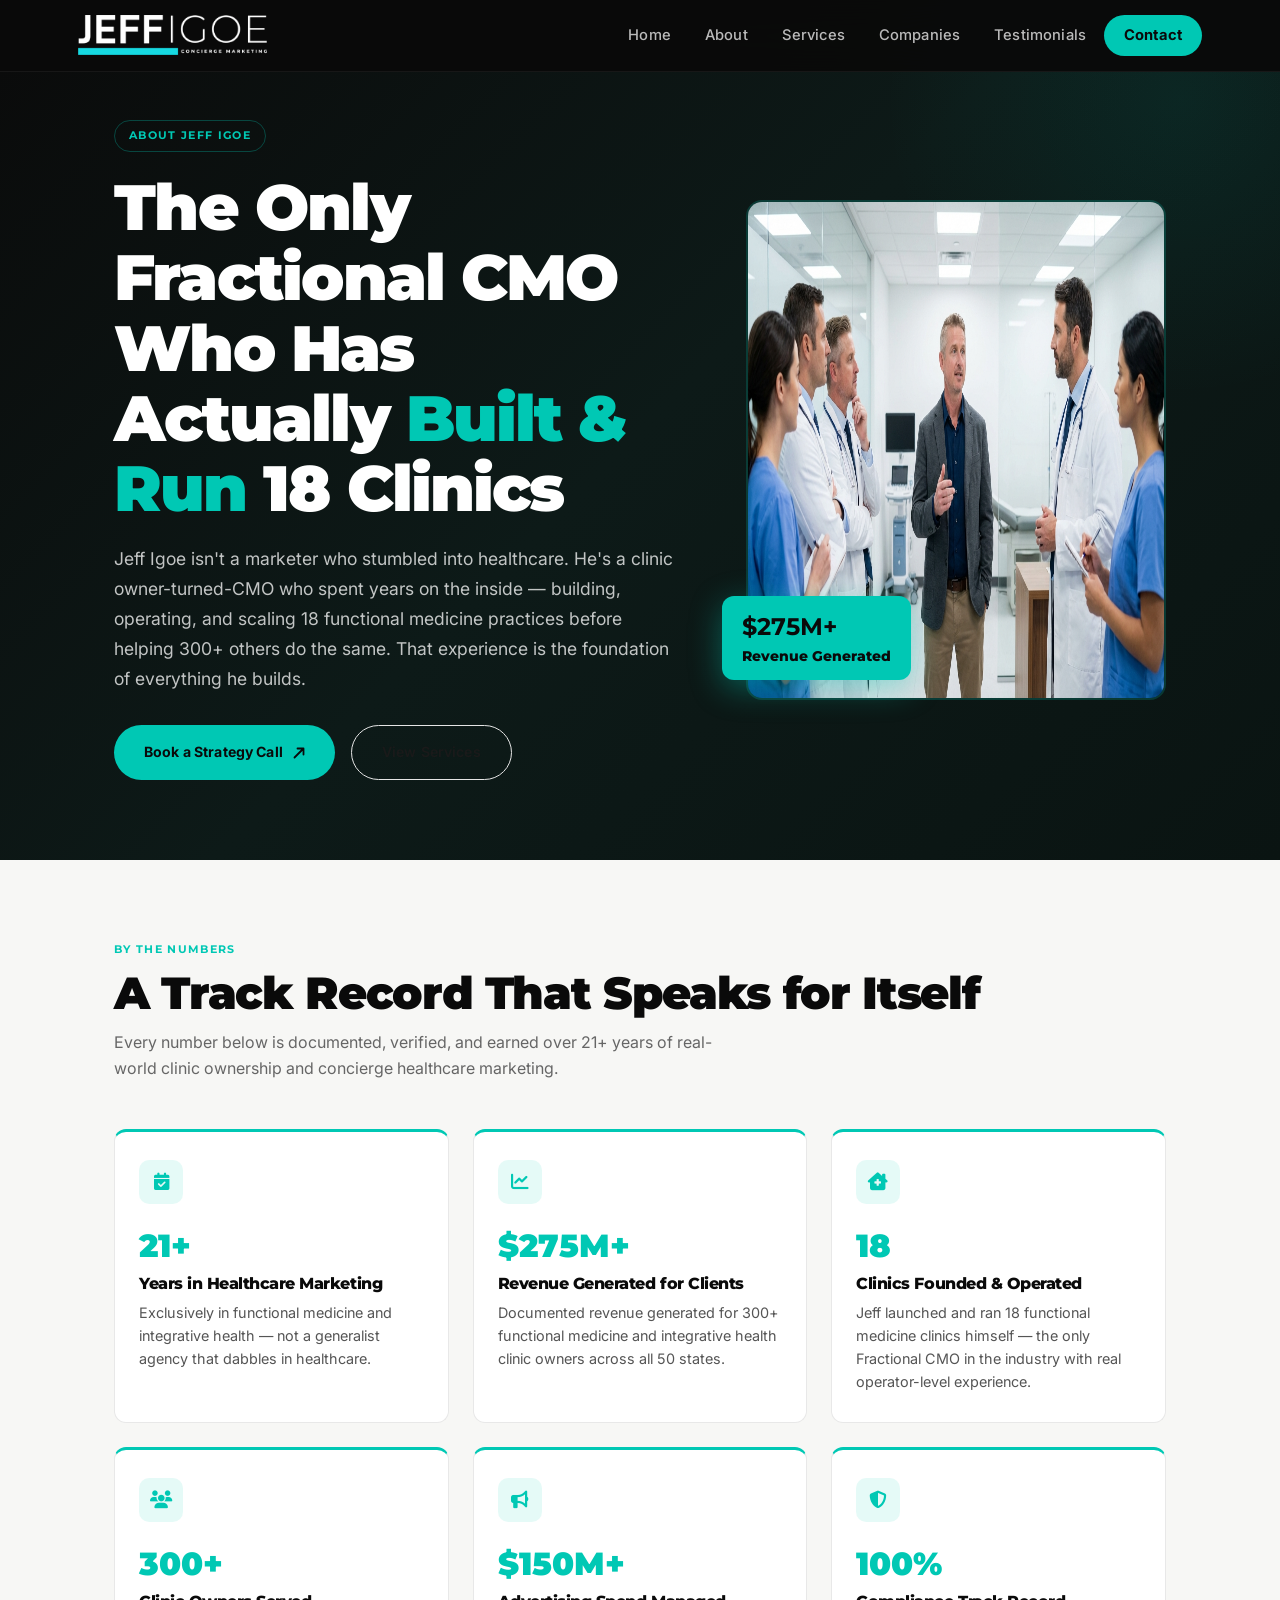
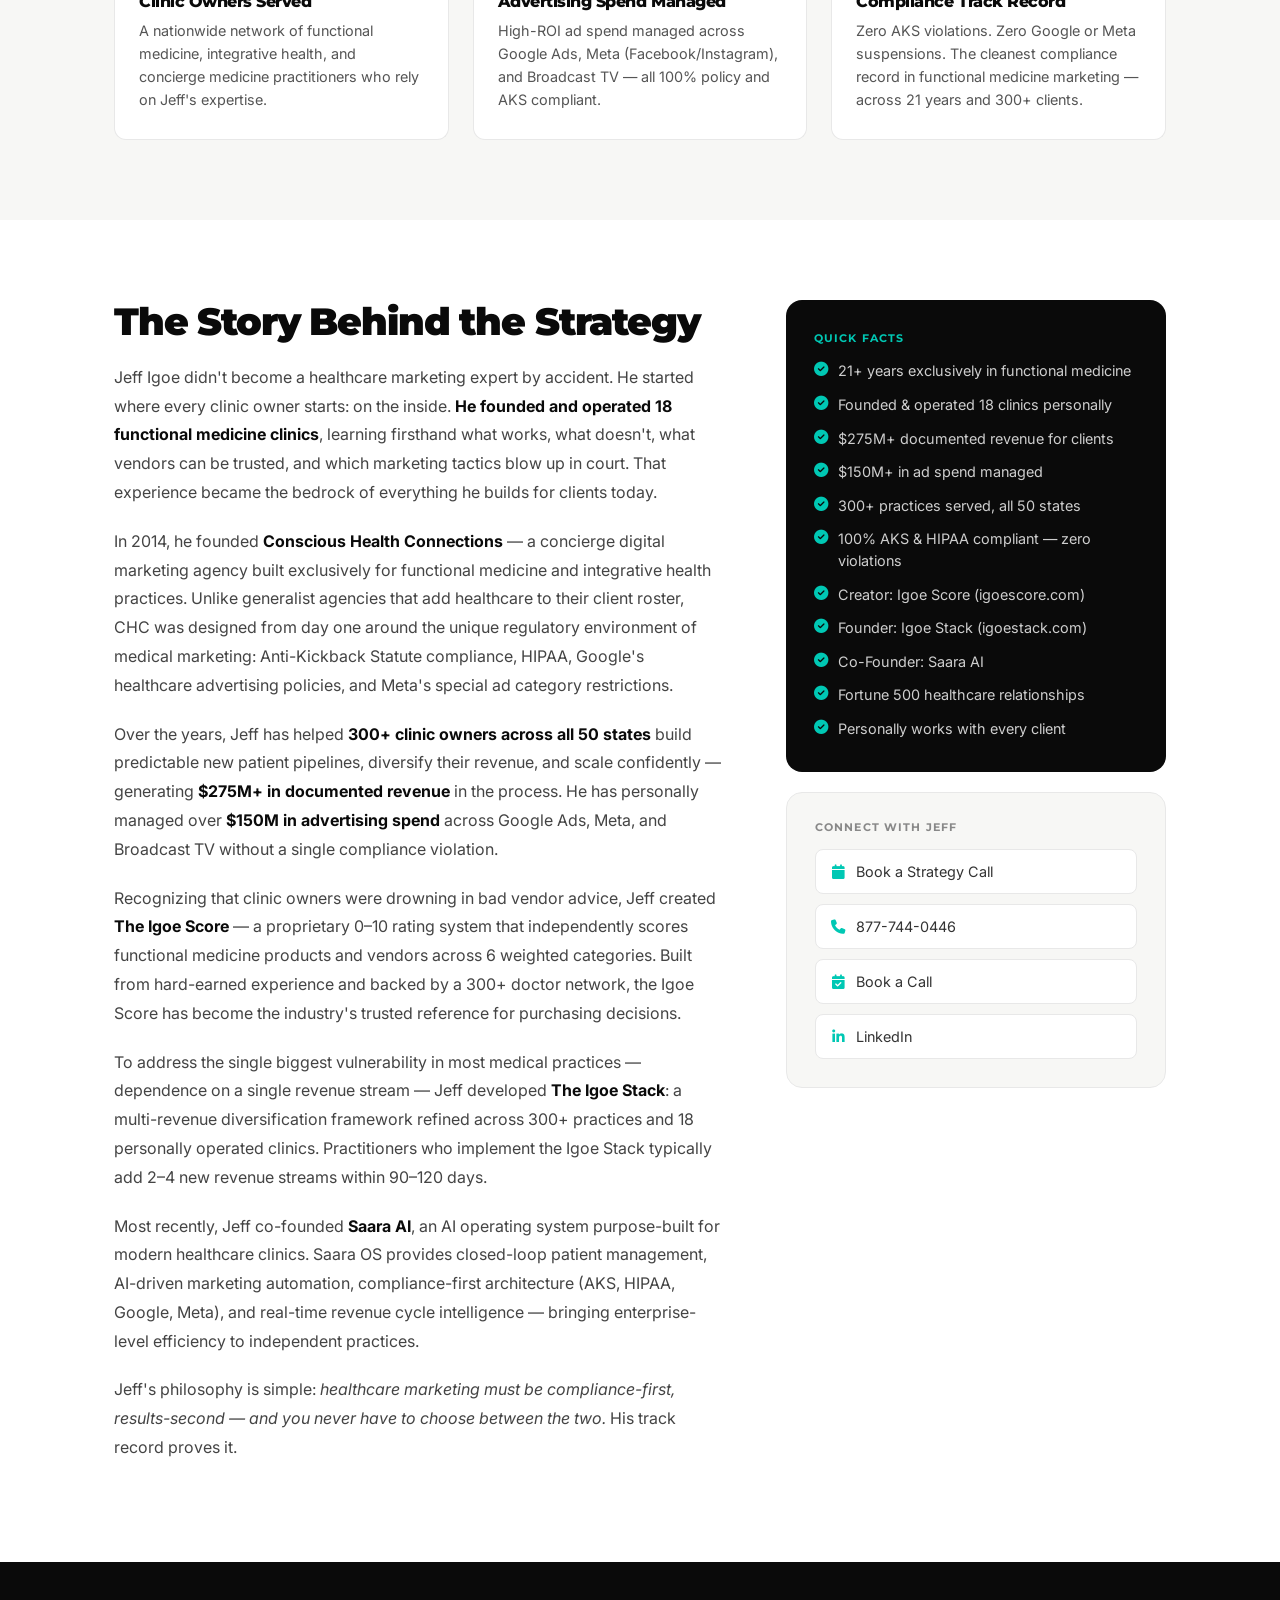
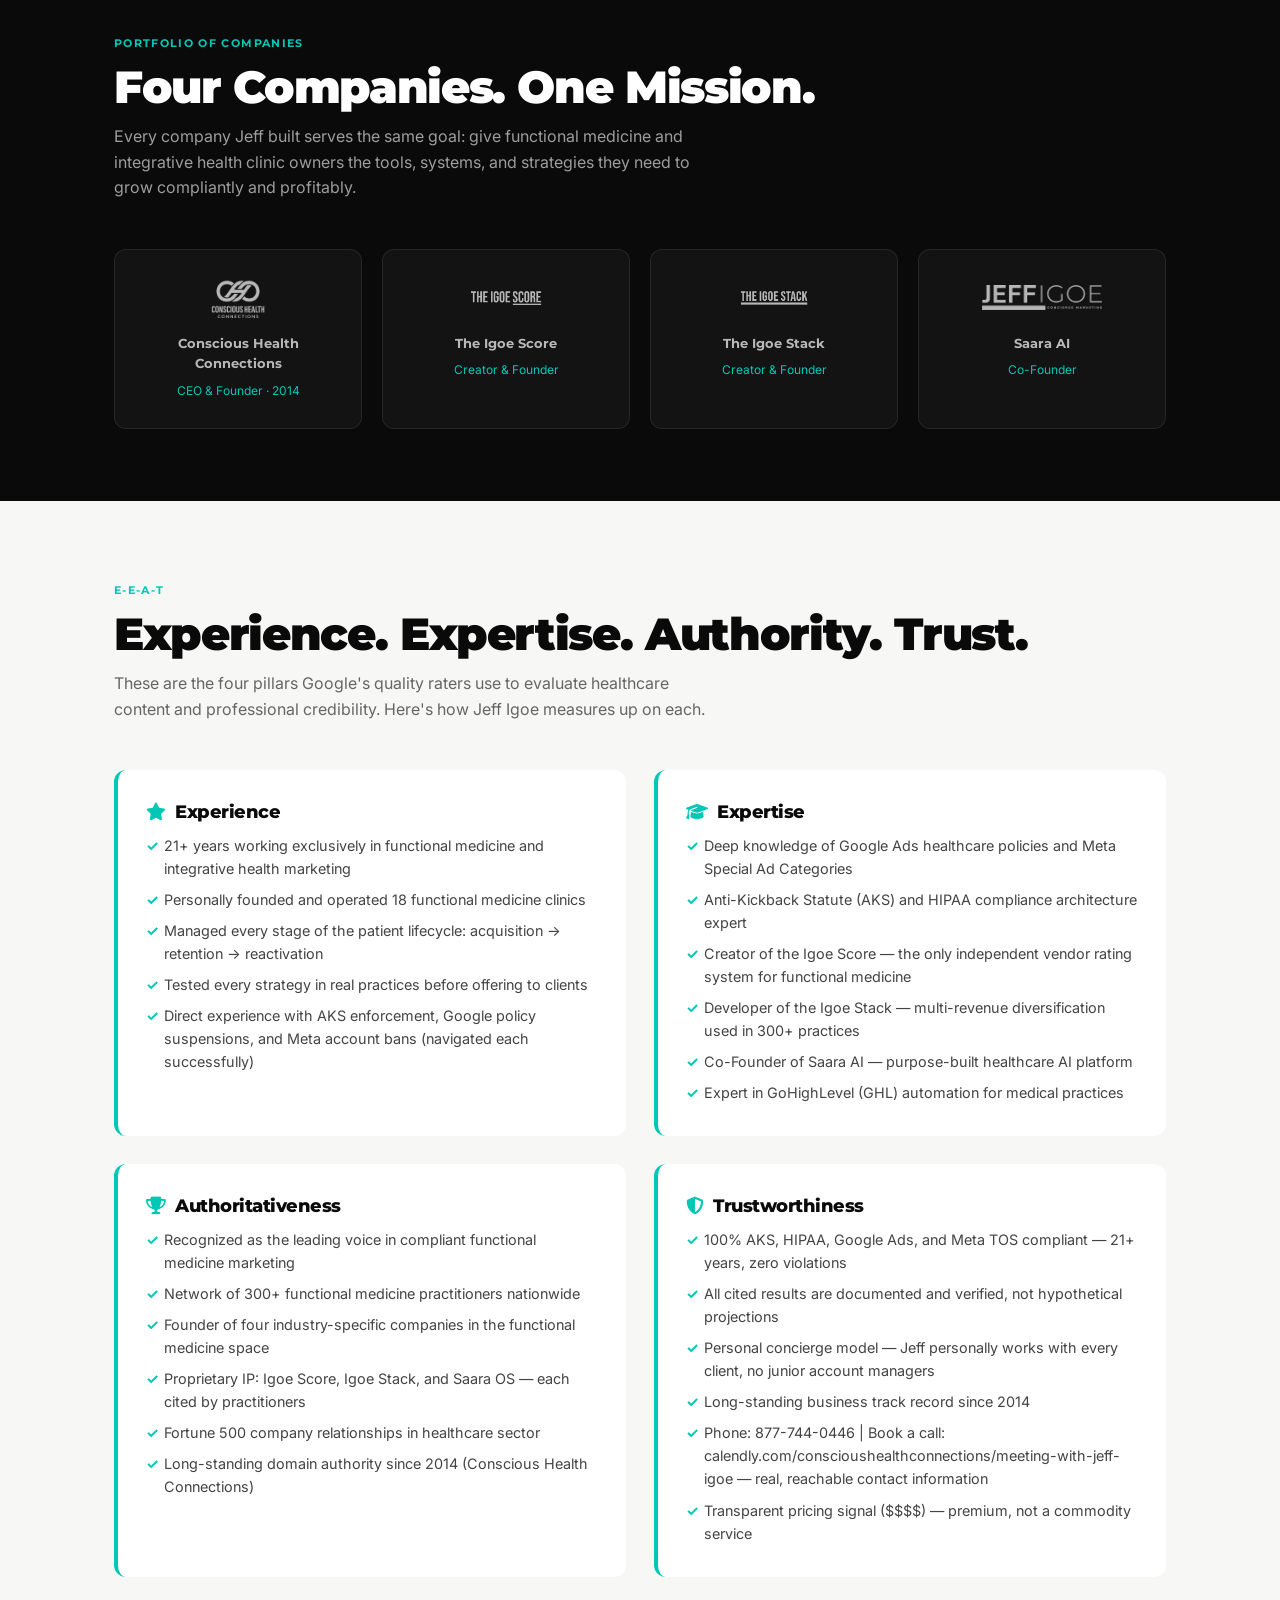
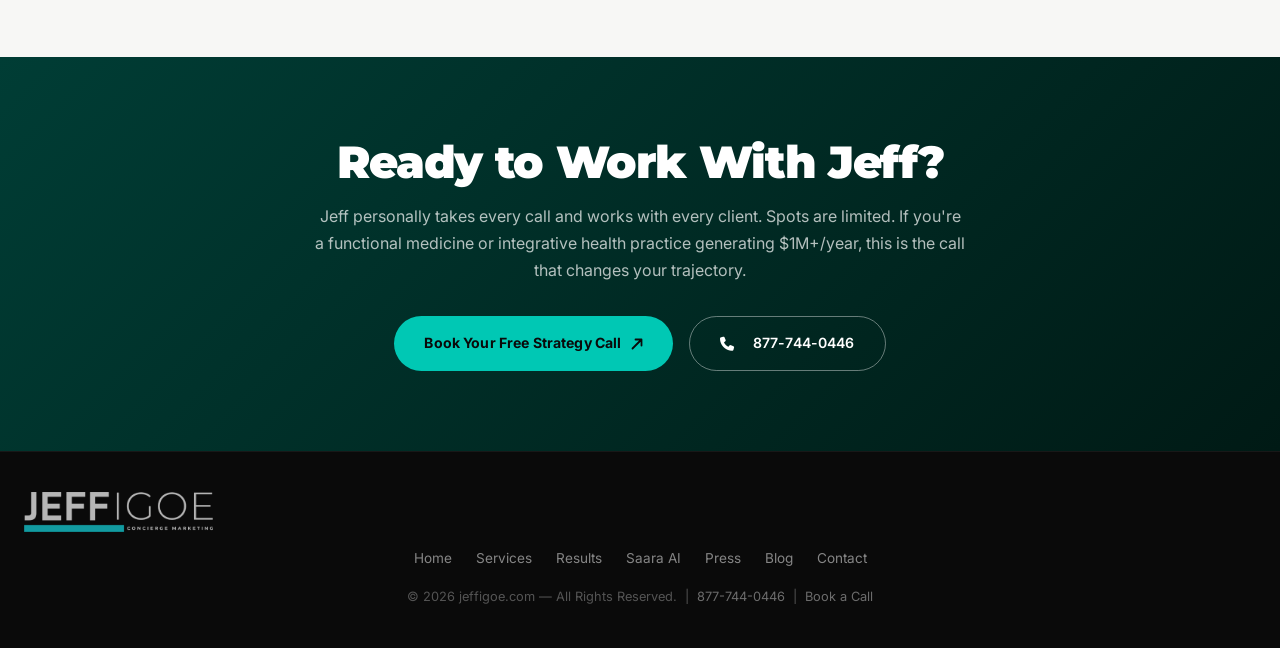
==== commit edaed1bd: "Add files via upload" ====
--- a/about.html
+++ b/about.html
@@ -14,13 +14,13 @@
   <meta name="robots" content="index, follow, max-image-preview:large, max-snippet:-1, max-video-preview:-1" />
   <link rel="canonical" href="https://www.jeffigoe.com/about.html" />
 
-  <!-- Google Analytics 4 — replace G-XXXXXXXXXX with your real ID -->
-  <script async src="https://www.googletagmanager.com/gtag/js?id=G-XXXXXXXXXX"></script>
+  <!-- Google Analytics 4 -->
+  <script async src="https://www.googletagmanager.com/gtag/js?id=G-6Q5QRYRSZF"></script>
   <script>
     window.dataLayer = window.dataLayer || [];
     function gtag(){dataLayer.push(arguments);}
     gtag('js', new Date());
-    gtag('config', 'G-XXXXXXXXXX', { page_title: document.title, page_location: window.location.href });
+    gtag('config', 'G-6Q5QRYRSZF', { page_title: document.title, page_location: window.location.href });
   </script>
 
   <!-- ═══════════════════════════════════════════════════
@@ -152,7 +152,6 @@
           "width": 1200, "height": 800
         },
         "telephone": "+18777440446",
-        "email": "me@jeffigoe.com",
         "nationality": { "@type": "Country", "name": "United States" },
         "address": { "@type": "PostalAddress", "addressCountry": "US", "addressRegion": "Nationwide" },
         "knowsAbout": [
@@ -626,7 +625,7 @@
       <a href="index.html#services" class="nl">Services</a>
       <a href="index.html#portfolio" class="nl">Companies</a>
       <a href="index.html#testimonials" class="nl">Testimonials</a>
-      <a href="blog.html"           class="nl">Blog</a>
+      
       <a href="index.html#contact"  class="nl nl-cta">Contact</a>
     </nav>
     <button class="nav-burger" id="navBurger" aria-label="Menu">
@@ -770,8 +769,8 @@
           <a href="tel:8777440446" class="ab-contact-link">
             <i class="fa-solid fa-phone" aria-hidden="true"></i>877-744-0446
           </a>
-          <a href="mailto:me@jeffigoe.com" class="ab-contact-link">
-            <i class="fa-solid fa-envelope" aria-hidden="true"></i>me@jeffigoe.com
+          <a href="https://calendly.com/conscioushealthconnections/meeting-with-jeff-igoe" target="_blank" rel="noopener" class="ab-contact-link">
+            <i class="fa-solid fa-calendar-check" aria-hidden="true"></i>Book a Call
           </a>
           <a href="https://www.linkedin.com/in/jeffigoe/" target="_blank" rel="noopener" class="ab-contact-link">
             <i class="fa-brands fa-linkedin-in" aria-hidden="true"></i>LinkedIn
@@ -859,7 +858,7 @@
           <li>All cited results are documented and verified, not hypothetical projections</li>
           <li>Personal concierge model — Jeff personally works with every client, no junior account managers</li>
           <li>Long-standing business track record since 2014</li>
-          <li>Phone: 877-744-0446 | Email: me@jeffigoe.com — real, reachable contact information</li>
+          <li>Phone: 877-744-0446 | Book a call: calendly.com/conscioushealthconnections/meeting-with-jeff-igoe — real, reachable contact information</li>
           <li>Transparent pricing signal ($$$$) — premium, not a commodity service</li>
         </ul>
       </div>
@@ -897,13 +896,13 @@
     <a href="results.html" style="color:rgba(255,255,255,.5);font-size:.85rem;text-decoration:none;">Results</a>
     <a href="saara.html" style="color:rgba(255,255,255,.5);font-size:.85rem;text-decoration:none;">Saara AI</a>
     <a href="press.html" style="color:rgba(255,255,255,.5);font-size:.85rem;text-decoration:none;">Press</a>
-    <a href="blog.html" style="color:rgba(255,255,255,.5);font-size:.85rem;text-decoration:none;">Blog</a>
+    <a href="https://chealthconnections.com/blog" target="_blank" rel="noopener" style="color:rgba(255,255,255,.5);font-size:.85rem;text-decoration:none;">Blog</a>
     <a href="index.html#contact" style="color:rgba(255,255,255,.5);font-size:.85rem;text-decoration:none;">Contact</a>
   </div>
   <p style="color:rgba(255,255,255,.3);font-size:.8rem;margin:0;">
     &copy; <script>document.write(new Date().getFullYear())</script> jeffigoe.com — All Rights Reserved.
     &nbsp;|&nbsp; <a href="tel:8777440446" style="color:rgba(255,255,255,.4);text-decoration:none;">877-744-0446</a>
-    &nbsp;|&nbsp; <a href="mailto:me@jeffigoe.com" style="color:rgba(255,255,255,.4);text-decoration:none;">me@jeffigoe.com</a>
+    &nbsp;|&nbsp; <a href="https://calendly.com/conscioushealthconnections/meeting-with-jeff-igoe" style="color:rgba(255,255,255,.4);text-decoration:none;">Book a Call</a>
   </p>
 </footer>
 
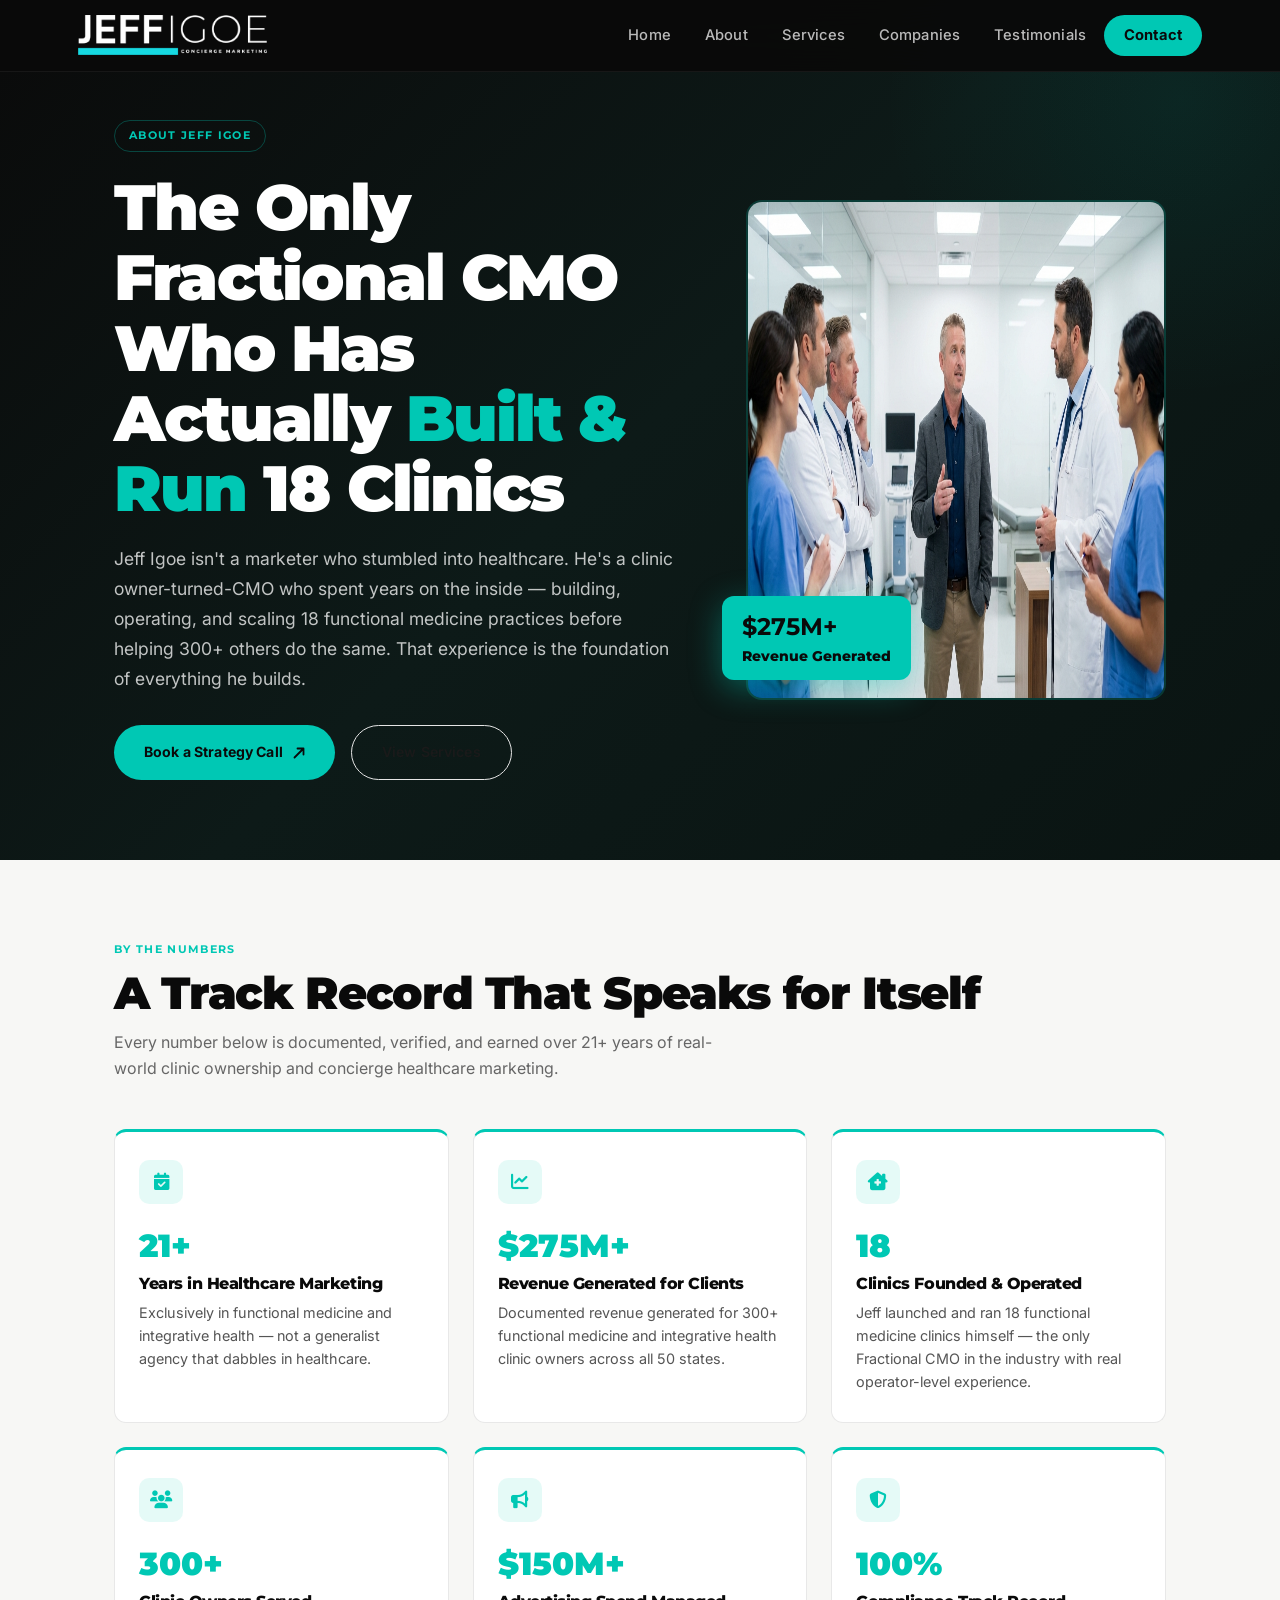
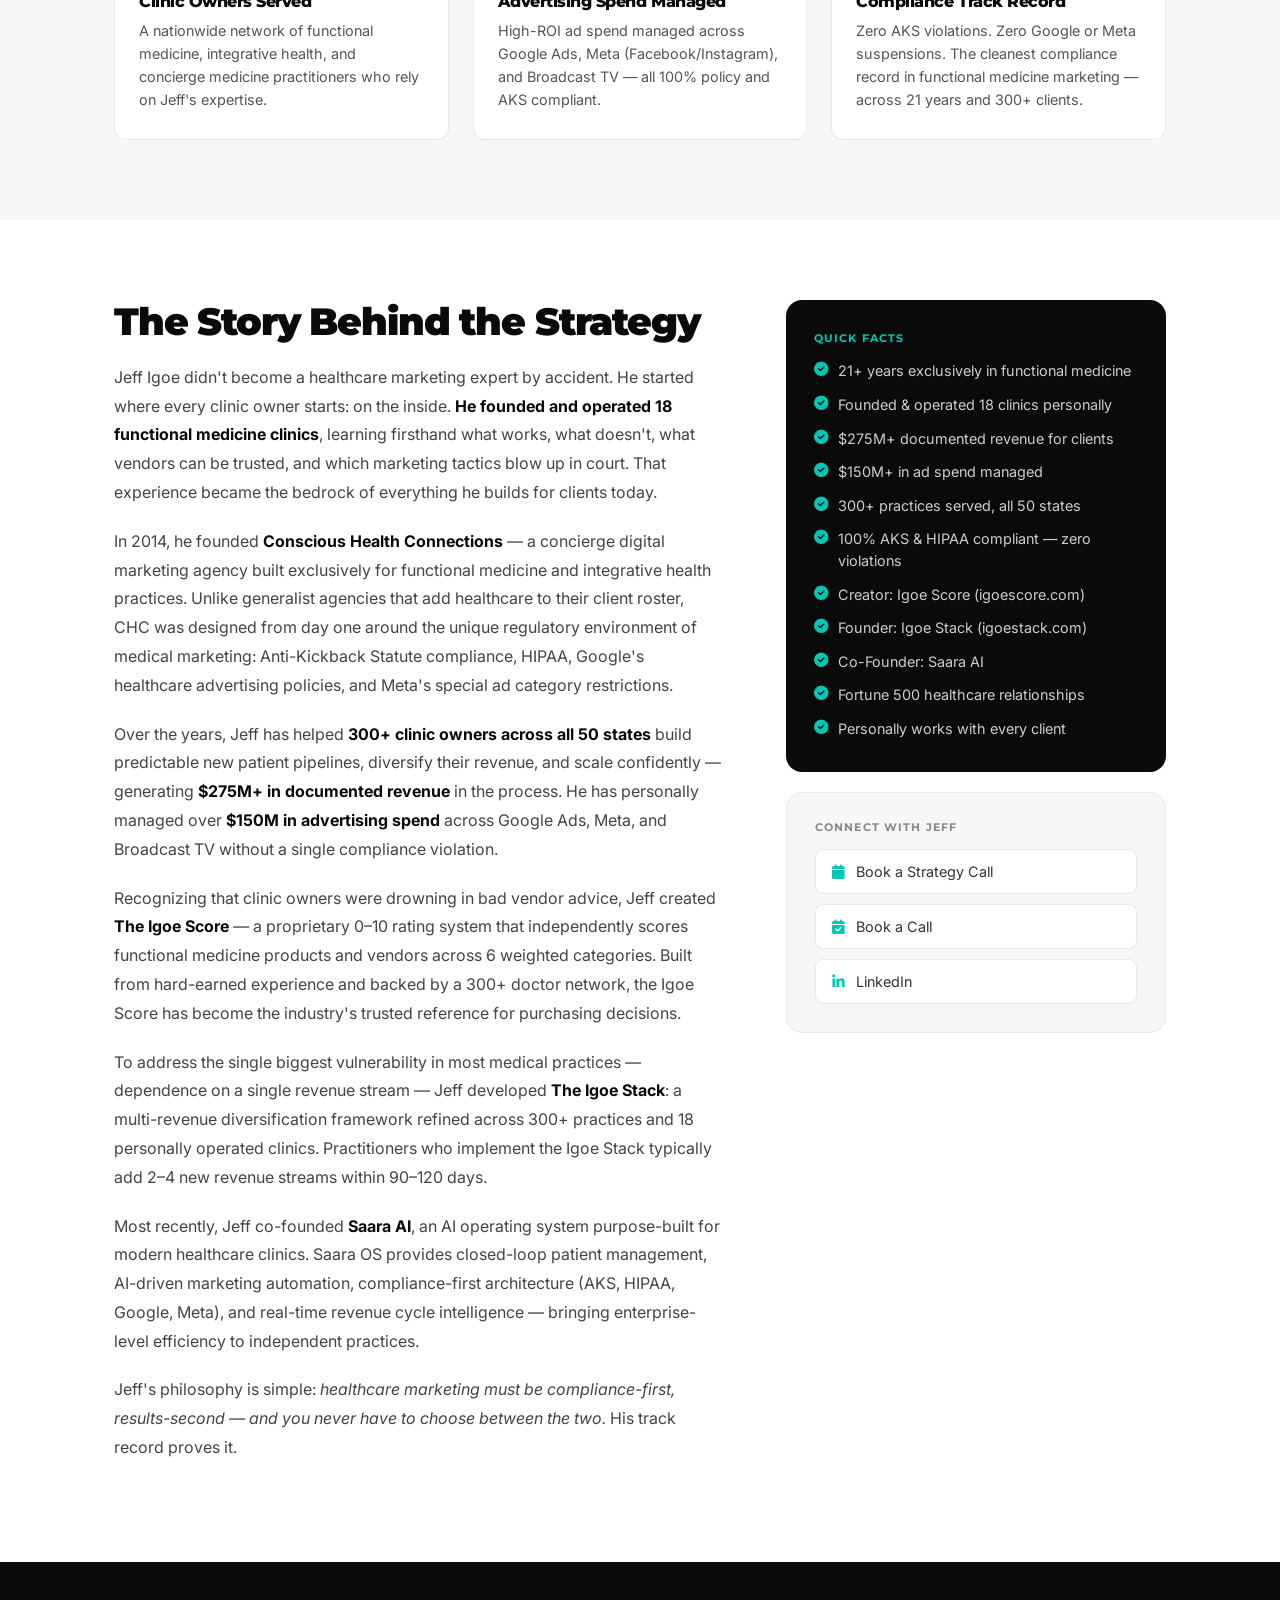
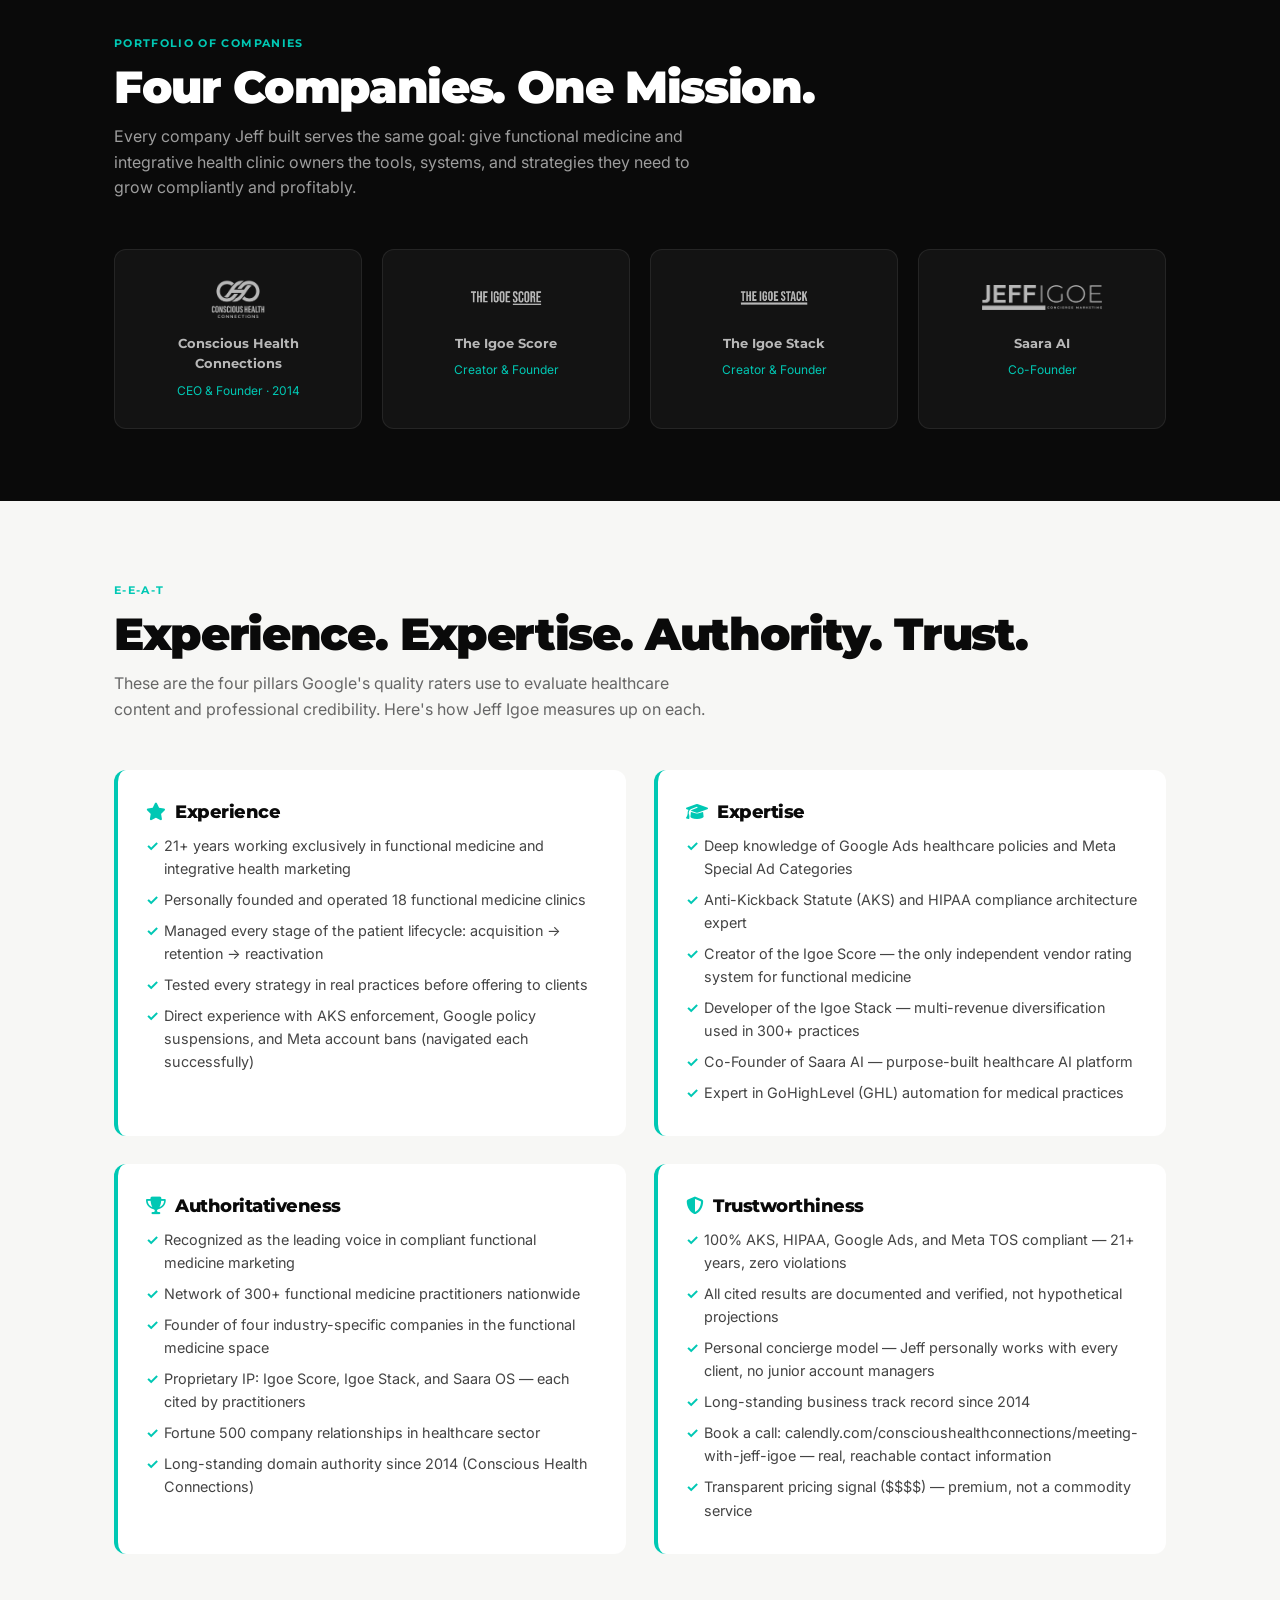
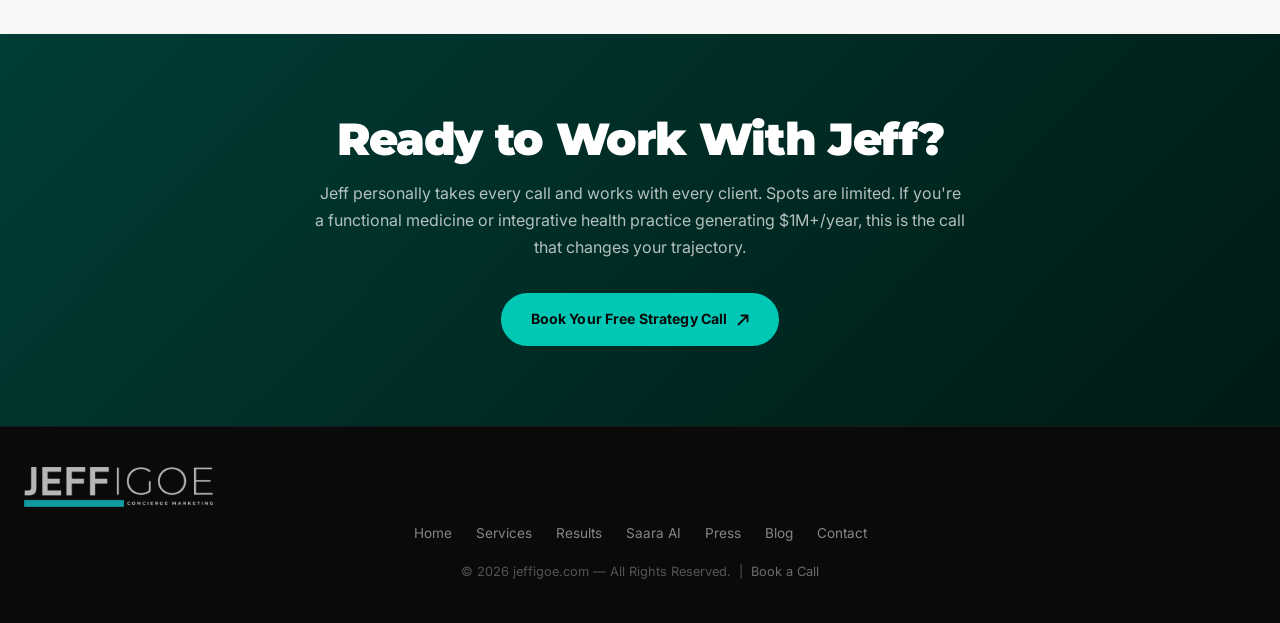
==== commit 6bd71b95: "Remove phone number from site" ====
--- a/about.html
+++ b/about.html
@@ -151,7 +151,6 @@
           "url": "https://www.jeffigoe.com/images/jeff-talking-to-doctors-ai.png",
           "width": 1200, "height": 800
         },
-        "telephone": "+18777440446",
         "nationality": { "@type": "Country", "name": "United States" },
         "address": { "@type": "PostalAddress", "addressCountry": "US", "addressRegion": "Nationwide" },
         "knowsAbout": [
@@ -638,7 +637,6 @@
 <section class="ab-hero" role="main" aria-label="About Jeff Igoe" itemscope itemtype="https://schema.org/Person">
   <meta itemprop="name" content="Jeff Igoe" />
   <meta itemprop="jobTitle" content="Fractional CMO, Healthcare Marketing Strategist" />
-  <meta itemprop="telephone" content="+18777440446" />
   <meta itemprop="url" content="https://www.jeffigoe.com/" />
   <div class="ab-hero-inner">
     <div class="ab-hero-text">
@@ -765,9 +763,6 @@
         <div class="ab-contact-links">
           <a href="https://calendly.com/conscioushealthconnections/meeting-with-jeff-igoe" target="_blank" rel="noopener" class="ab-contact-link">
             <i class="fa-solid fa-calendar" aria-hidden="true"></i>Book a Strategy Call
-          </a>
-          <a href="tel:8777440446" class="ab-contact-link">
-            <i class="fa-solid fa-phone" aria-hidden="true"></i>877-744-0446
           </a>
           <a href="https://calendly.com/conscioushealthconnections/meeting-with-jeff-igoe" target="_blank" rel="noopener" class="ab-contact-link">
             <i class="fa-solid fa-calendar-check" aria-hidden="true"></i>Book a Call
@@ -858,7 +853,7 @@
           <li>All cited results are documented and verified, not hypothetical projections</li>
           <li>Personal concierge model — Jeff personally works with every client, no junior account managers</li>
           <li>Long-standing business track record since 2014</li>
-          <li>Phone: 877-744-0446 | Book a call: calendly.com/conscioushealthconnections/meeting-with-jeff-igoe — real, reachable contact information</li>
+          <li>Book a call: calendly.com/conscioushealthconnections/meeting-with-jeff-igoe — real, reachable contact information</li>
           <li>Transparent pricing signal ($$$$) — premium, not a commodity service</li>
         </ul>
       </div>
@@ -877,9 +872,6 @@
       <a href="https://calendly.com/conscioushealthconnections/meeting-with-jeff-igoe" target="_blank" rel="noopener" class="btn-primary">
         Book Your Free Strategy Call
         <svg width="12" height="12" viewBox="0 0 12 12"><path d="M10.5 1.5L1.5 10.5M10.5 1.5H4.5M10.5 1.5V7.5" stroke="currentColor" stroke-width="1.8" stroke-linecap="round" stroke-linejoin="round"/></svg>
-      </a>
-      <a href="tel:8777440446" class="btn-ghost" style="border-color:rgba(255,255,255,.4);color:#fff;">
-        <i class="fa-solid fa-phone" aria-hidden="true"></i>&nbsp; 877-744-0446
       </a>
     </div>
   </div>
@@ -901,7 +893,6 @@
   </div>
   <p style="color:rgba(255,255,255,.3);font-size:.8rem;margin:0;">
     &copy; <script>document.write(new Date().getFullYear())</script> jeffigoe.com — All Rights Reserved.
-    &nbsp;|&nbsp; <a href="tel:8777440446" style="color:rgba(255,255,255,.4);text-decoration:none;">877-744-0446</a>
     &nbsp;|&nbsp; <a href="https://calendly.com/conscioushealthconnections/meeting-with-jeff-igoe" style="color:rgba(255,255,255,.4);text-decoration:none;">Book a Call</a>
   </p>
 </footer>
--- a/css/style.css
+++ b/css/style.css
@@ -5,13 +5,14 @@
 
 /* ── RESET ────────────────────────────────────────────────────── */
 *, *::before, *::after { box-sizing: border-box; margin: 0; padding: 0; }
-html { scroll-behavior: smooth; font-size: 16px; }
+html { scroll-behavior: smooth; font-size: 16px; overflow-x: hidden; max-width: 100vw; }
 body {
   font-family: 'Inter', -apple-system, BlinkMacSystemFont, 'Segoe UI', sans-serif;
   background: #fff;
   color: #1a1a1a;
   line-height: 1.6;
   overflow-x: hidden;
+  max-width: 100vw;
   -webkit-font-smoothing: antialiased;
   -moz-osx-font-smoothing: grayscale;
 }
@@ -401,53 +402,67 @@
 
 /* ── LOGO STRIP ───────────────────────────────────────────────── */
 .logo-strip {
+  background: #fff;
   border-top: 1px solid rgba(0,0,0,.07);
-  padding: 32px 0;
+  border-bottom: 1px solid rgba(0,0,0,.07);
+  padding: 28px 0;
   overflow: hidden;
 }
-.strip-label {
-  text-align: center;
-  font-size: .7rem;
-  font-weight: 600;
-  letter-spacing: .12em;
-  text-transform: uppercase;
-  color: rgba(0,0,0,.35);
-  margin-bottom: 20px;
-}
 .strip-track {
   display: flex;
   align-items: center;
-  gap: 80px;
+  gap: 72px;
   width: max-content;
-  animation: stripScroll 32s linear infinite;
+  animation: stripScroll 40s linear infinite;
 }
 .strip-track:hover { animation-play-state: paused; }
 @keyframes stripScroll { to { transform: translateX(-50%); } }
-.si { flex-shrink: 0; }
+.si { flex-shrink: 0; display: flex; align-items: center; }
 .si img {
-  height: 68px; width: auto;
+  height: 80px; width: auto;
+  max-width: 180px;
   object-fit: contain;
-  filter: grayscale(30%);
-  opacity: .7;
+  opacity: .75;
+  filter: none;
   transition: var(--ease);
 }
-.si img:hover { filter: none; opacity: 1; }
-/* Inline badge strips (replaces heavy badge PNGs) */
+.si img:hover { opacity: 1; }
+/* Badge images in strip — circular, taller than logos */
+.si-badge-img img {
+  height: 80px !important;
+  width: 80px !important;
+  object-fit: contain;
+  opacity: 1 !important;
+  filter: none !important;
+}
 .si-badge {
   display: inline-flex;
   align-items: center;
-  gap: 6px;
-  padding: 8px 18px;
+  gap: 8px;
+  padding: 10px 20px;
   border-radius: 40px;
   font-family: 'Montserrat', sans-serif;
-  font-size: .75rem;
-  font-weight: 700;
+  font-size: .8rem;
+  font-weight: 800;
   letter-spacing: .04em;
   white-space: nowrap;
-}
-.si-badge--approved { background: rgba(74,222,128,.12); border: 1px solid rgba(74,222,128,.4); color: #4ade80; }
-.si-badge--caution  { background: rgba(251,191,36,.12);  border: 1px solid rgba(251,191,36,.4);  color: #fbbf24; }
-.si-badge--avoid    { background: rgba(248,113,113,.12); border: 1px solid rgba(248,113,113,.4); color: #f87171; }
+  flex-shrink: 0;
+}
+.si-badge--approved {
+  background: rgba(22,163,74,.1);
+  border: 1.5px solid rgba(22,163,74,.5);
+  color: #16a34a;
+}
+.si-badge--caution {
+  background: rgba(202,138,4,.1);
+  border: 1.5px solid rgba(202,138,4,.5);
+  color: #b45309;
+}
+.si-badge--avoid {
+  background: rgba(220,38,38,.1);
+  border: 1.5px solid rgba(220,38,38,.5);
+  color: #dc2626;
+}
 
 /* ── ABOUT ────────────────────────────────────────────────────── */
 .about {
@@ -1346,7 +1361,7 @@
 }
 .co-card--teal { background: #fff; border-top: 1px solid var(--border); }
 
-.co-card--gold { background: #faf8f3; border-top: 4px solid #C9A84C; }
+.co-card--gold { background: #faf8f3; border-top: 1px solid var(--border); }
 .co-card--dark { background: var(--ink-2); border-top: 1px solid rgba(255,255,255,.06); }
 /* CHC card — same dark treatment as Stack, teal top accent */
 .co-card--chc  { background: var(--ink);  border-top: 3px solid var(--teal); }
@@ -2164,6 +2179,126 @@
 }
 .bc-read:hover { gap: 12px; }
 .blog-footer { text-align: center; }
+
+/* ── CHC BLOG SECTION ─────────────────────────────────────────── */
+.chc-blog {
+  background: linear-gradient(135deg, #020e0b 0%, #041a13 60%, #0a1a14 100%);
+  padding: 100px 0;
+  position: relative;
+  overflow: hidden;
+}
+.chc-blog::before {
+  content: '';
+  position: absolute;
+  top: -80px; left: -80px;
+  width: 400px; height: 400px;
+  background: radial-gradient(circle, rgba(0,200,180,.10) 0%, transparent 70%);
+  pointer-events: none;
+}
+.chc-blog-inner {
+  display: grid;
+  grid-template-columns: 1fr 1.4fr;
+  gap: 80px;
+  align-items: start;
+}
+.chc-blog-left .display-title {
+  margin-bottom: 20px;
+}
+.chc-blog-sub {
+  color: rgba(255,255,255,.6);
+  font-size: 1rem;
+  line-height: 1.8;
+  margin-bottom: 36px;
+}
+.chc-blog-sub strong { color: var(--teal); }
+.chc-blog-btn {
+  display: inline-flex;
+  align-items: center;
+  gap: 10px;
+  background: var(--teal);
+  color: #000;
+  font-family: 'Montserrat', sans-serif;
+  font-weight: 800;
+  font-size: .9rem;
+  letter-spacing: .04em;
+  text-transform: uppercase;
+  padding: 16px 32px;
+  border-radius: 50px;
+  text-decoration: none;
+  transition: var(--ease);
+}
+.chc-blog-btn:hover {
+  background: #00e8cc;
+  transform: translateY(-2px);
+  box-shadow: 0 8px 32px rgba(0,200,180,.35);
+}
+.chc-blog-right {
+  display: flex;
+  flex-direction: column;
+  gap: 16px;
+}
+.chc-post-card {
+  display: block;
+  background: rgba(255,255,255,.04);
+  border: 1px solid rgba(255,255,255,.08);
+  border-radius: 16px;
+  padding: 28px 32px;
+  text-decoration: none;
+  transition: var(--ease);
+  position: relative;
+  overflow: hidden;
+}
+.chc-post-card::before {
+  content: '';
+  position: absolute;
+  left: 0; top: 0; bottom: 0;
+  width: 3px;
+  background: var(--teal);
+  opacity: 0;
+  transition: var(--ease);
+}
+.chc-post-card:hover {
+  background: rgba(0,200,180,.06);
+  border-color: rgba(0,200,180,.25);
+  transform: translateX(4px);
+}
+.chc-post-card:hover::before { opacity: 1; }
+.chc-post-tag {
+  display: inline-block;
+  font-family: 'Montserrat', sans-serif;
+  font-size: .65rem;
+  font-weight: 800;
+  letter-spacing: .12em;
+  text-transform: uppercase;
+  color: var(--teal);
+  background: rgba(0,200,180,.1);
+  border: 1px solid rgba(0,200,180,.2);
+  padding: 4px 12px;
+  border-radius: 40px;
+  margin-bottom: 14px;
+}
+.chc-post-card h3 {
+  font-family: 'Montserrat', sans-serif;
+  font-size: 1rem;
+  font-weight: 700;
+  color: #fff;
+  line-height: 1.4;
+  margin-bottom: 10px;
+}
+.chc-post-card p {
+  font-size: .88rem;
+  color: rgba(255,255,255,.5);
+  line-height: 1.6;
+  margin-bottom: 14px;
+}
+.chc-post-read {
+  font-size: .82rem;
+  font-weight: 600;
+  color: var(--teal);
+  display: flex;
+  align-items: center;
+  gap: 6px;
+}
 
 /* ── FOOTER ───────────────────────────────────────────────────── */
 .footer { background: var(--ink-2); }
@@ -2676,16 +2811,74 @@
   .footer-body { padding: 56px 0; }
   .ff-group { grid-template-columns: 1fr; }
   .ff-submit { width: 100%; justify-content: center; }
+
+  /* ── Lead Magnet ── */
+  .lm-inner { grid-template-columns: 1fr; gap: 40px; }
+  .lm-form-card { padding: 28px 20px; }
+
+  /* ── Saara two-col grid ── */
+  .saara-grid { grid-template-columns: 1fr !important; gap: 40px; }
+  .saara-copy { order: 1; }
+  .saara-img-wrap { order: 2; }
+
+  /* ── Co cards two-col ── */
+  .co-card-inner { grid-template-columns: 1fr !important; gap: 40px; }
+  .co-img-frame { display: none; }
+
+  /* ── Score panel cols ── */
+  .score-panel-cols { grid-template-columns: 1fr !important; }
+  .score-pcol { border-right: none !important; border-bottom: 1px solid var(--border); }
+
+  /* ── About intro two-col ── */
+  .about-intro-grid { grid-template-columns: 1fr !important; gap: 40px; }
+  .about-intro-img { display: none; }
+
+  /* ── Footer info two-col ── */
+  .footer-info-grid { grid-template-columns: 1fr !important; gap: 32px; }
+
+  /* ── Press / Results grids ── */
+  .press-grid { grid-template-columns: 1fr !important; }
+  .results-grid { grid-template-columns: 1fr !important; }
+
+  /* ── Prevent ANY horizontal overflow ── */
+  section, .container, .hero-grid, .lm-inner,
+  .about-intro, .co-card-inner, .saara-grid,
+  .footer-top, .footer-body { overflow-x: hidden; }
 }
 
 @media (max-width: 480px) {
   h1 { font-size: 2.2rem; }
   h2 { font-size: 1.8rem; }
   .hero-copy h1 { font-size: 2rem; }
-  .logo-strip { display: none; }
+  .logo-strip { display: block; }
   .stats-bar { grid-template-columns: 1fr; }
   .stat-item:nth-child(odd) { border-right: none; }
   .btt { bottom: 24px; right: 24px; }
+
+  /* ── Reduce excessive padding on mobile ── */
+  .co-card-inner { padding-top: 40px !important; padding-bottom: 40px !important; gap: 32px !important; }
+  .co-img-frame { display: none !important; }
+  .saara-hero { padding: 60px 0 !important; }
+  .lead-magnet { padding: 60px 0 !important; }
+  .about { padding: 60px 0 !important; }
+  .score { padding: 60px 0 !important; }
+  .testimonials { padding: 60px 0 !important; }
+  .blog { padding: 60px 0 !important; }
+
+  /* ── CHC Blog Section ── */
+  .chc-blog-inner { grid-template-columns: 1fr !important; gap: 48px; }
+  .chc-blog { padding: 60px 0 !important; }
+  .chc-post-card { padding: 22px 20px; }
+
+  /* ── Fix text overflow ── */
+  .lm-title { font-size: 1.8rem; }
+  .lm-sub { font-size: .88rem; }
+  .co-title { font-size: 1.6rem !important; }
+  .lm-inner { padding: 0 4px; }
+
+  /* ── Fix form card on small screens ── */
+  .lm-form-card { padding: 24px 16px; border-radius: 16px; }
+  .lm-form-title { font-size: 1rem; }
 }
 
 /* ================================================================
@@ -2730,8 +2923,8 @@
   .hero-float-card span { color: #aaa; }
 
   /* ── Logo strip ── */
-  .logo-strip { background: #121212; border-color: #1e1e1e; }
-  .logo-strip img { filter: brightness(0) invert(1) opacity(.35); }
+  .logo-strip { background: #fff; border-color: rgba(0,0,0,.07); }
+  .logo-strip img { filter: none; opacity: .75; }
 
   /* ── About ── */
   .about { background: #151515; }
